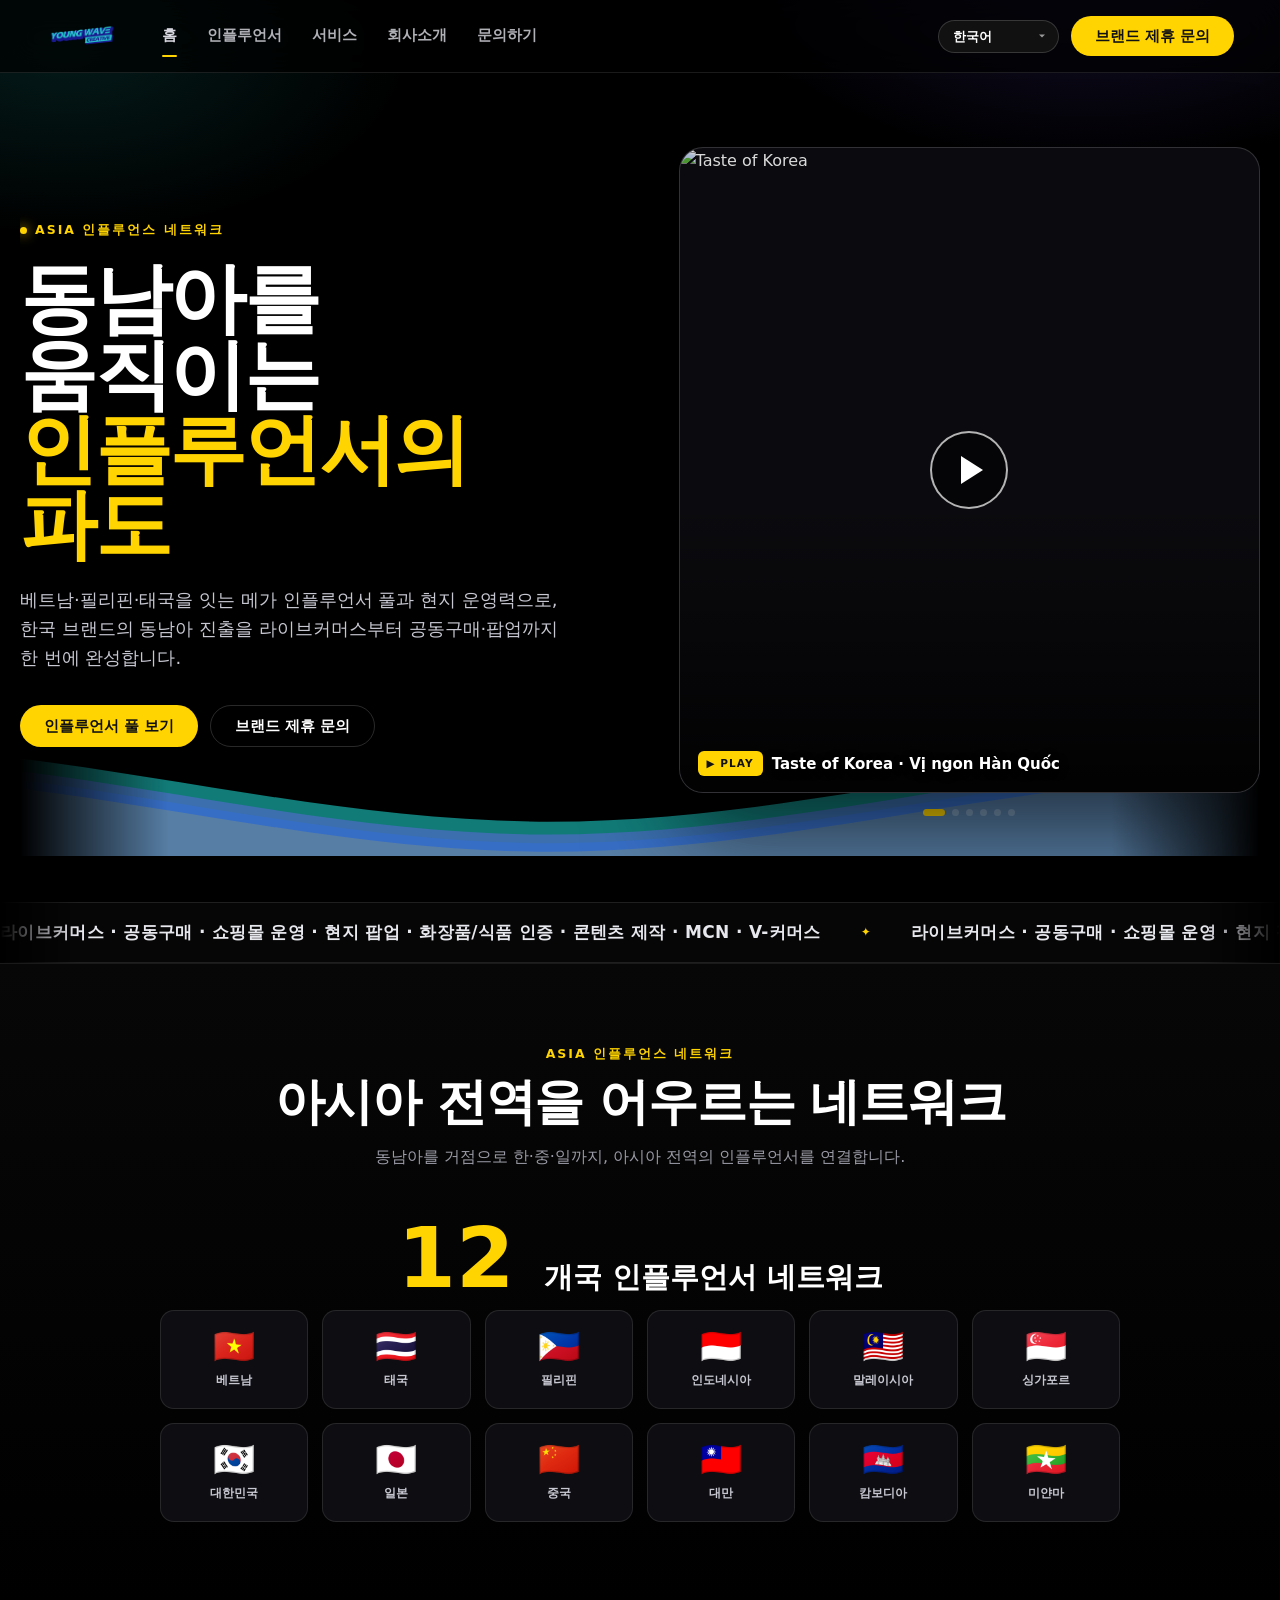
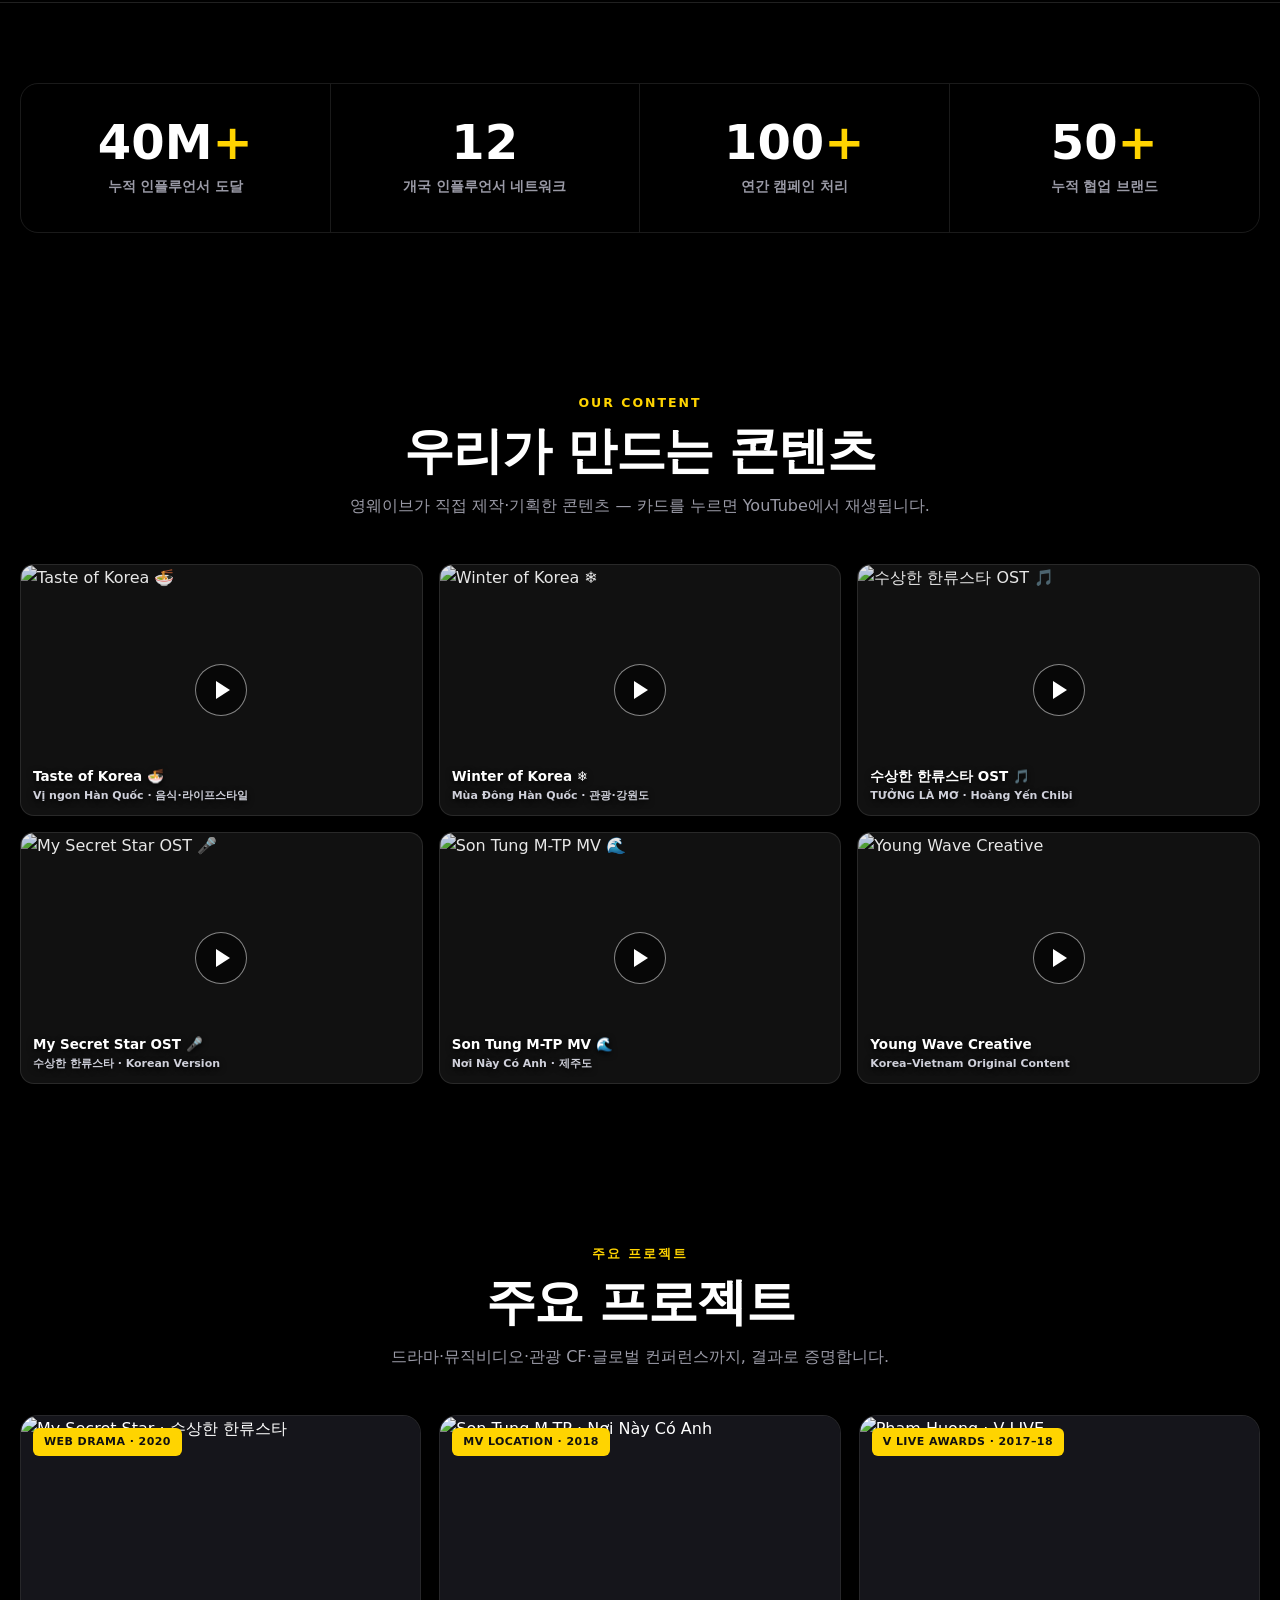
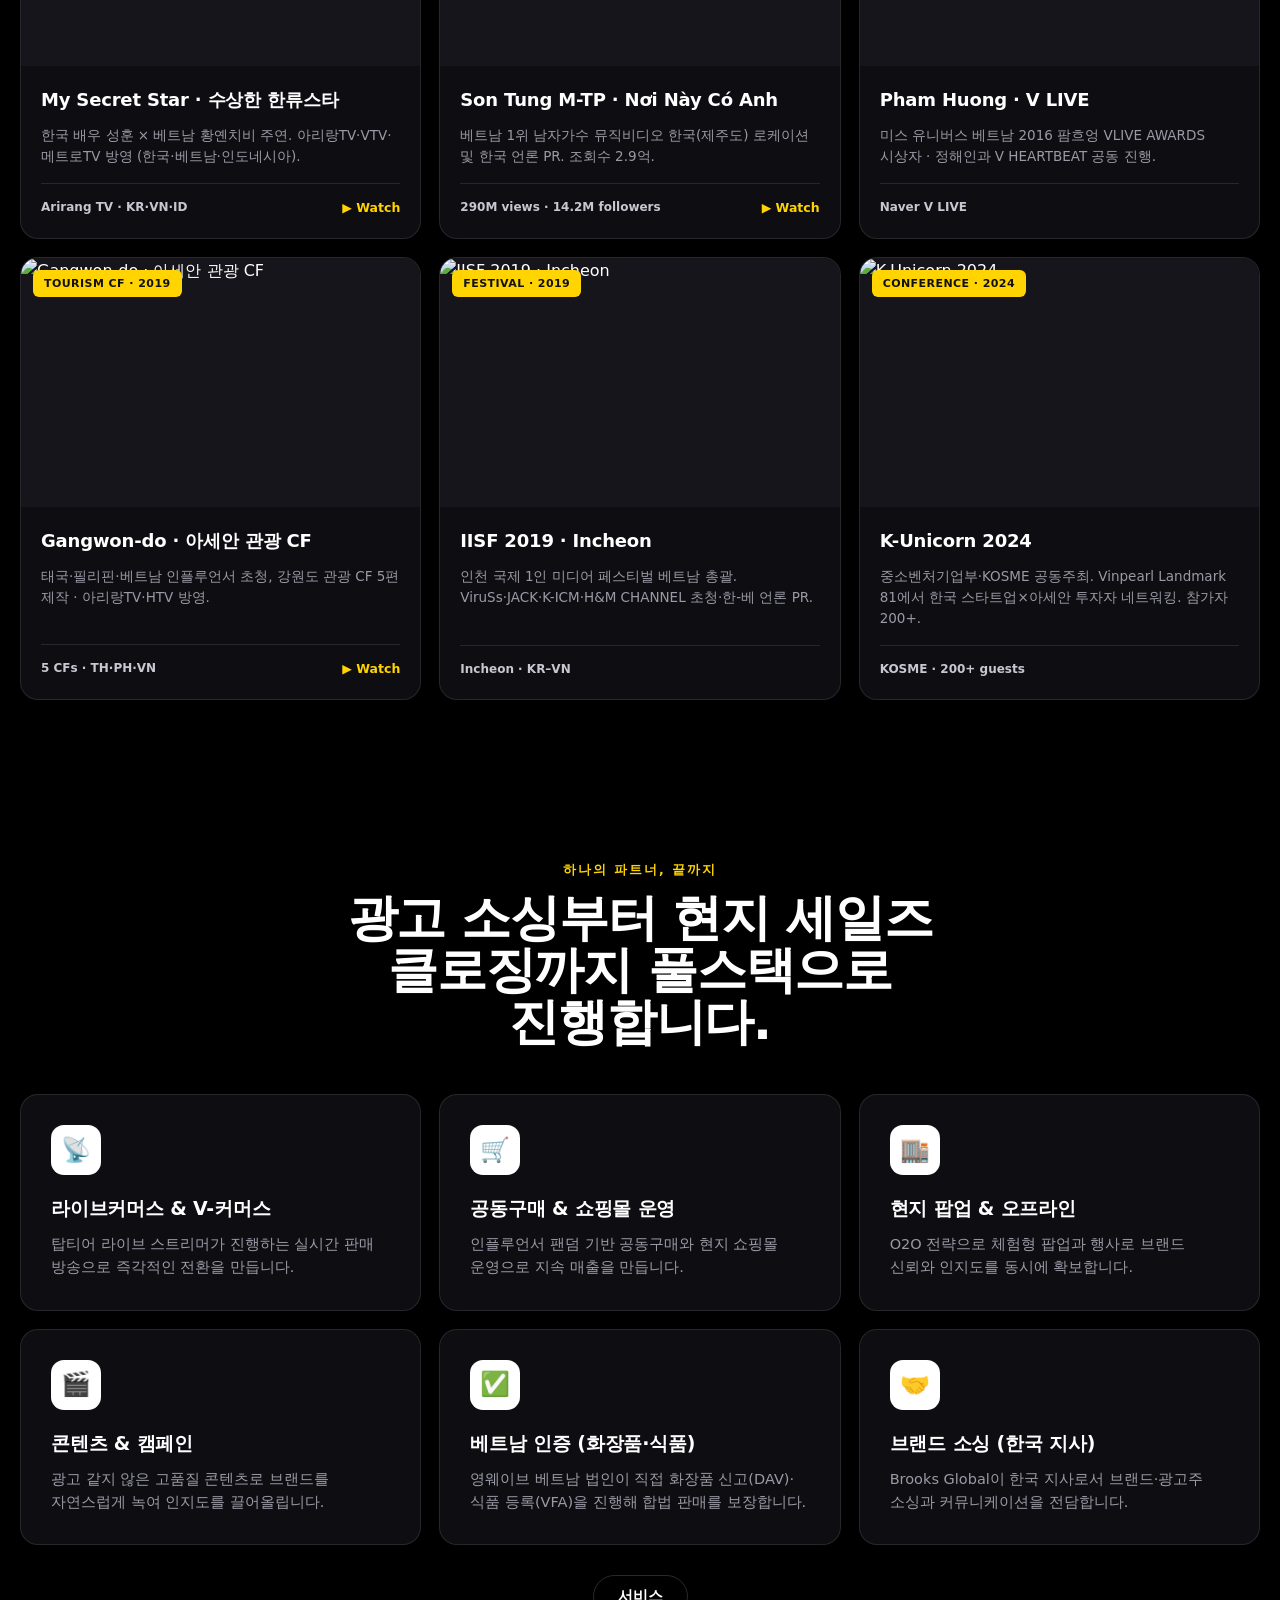
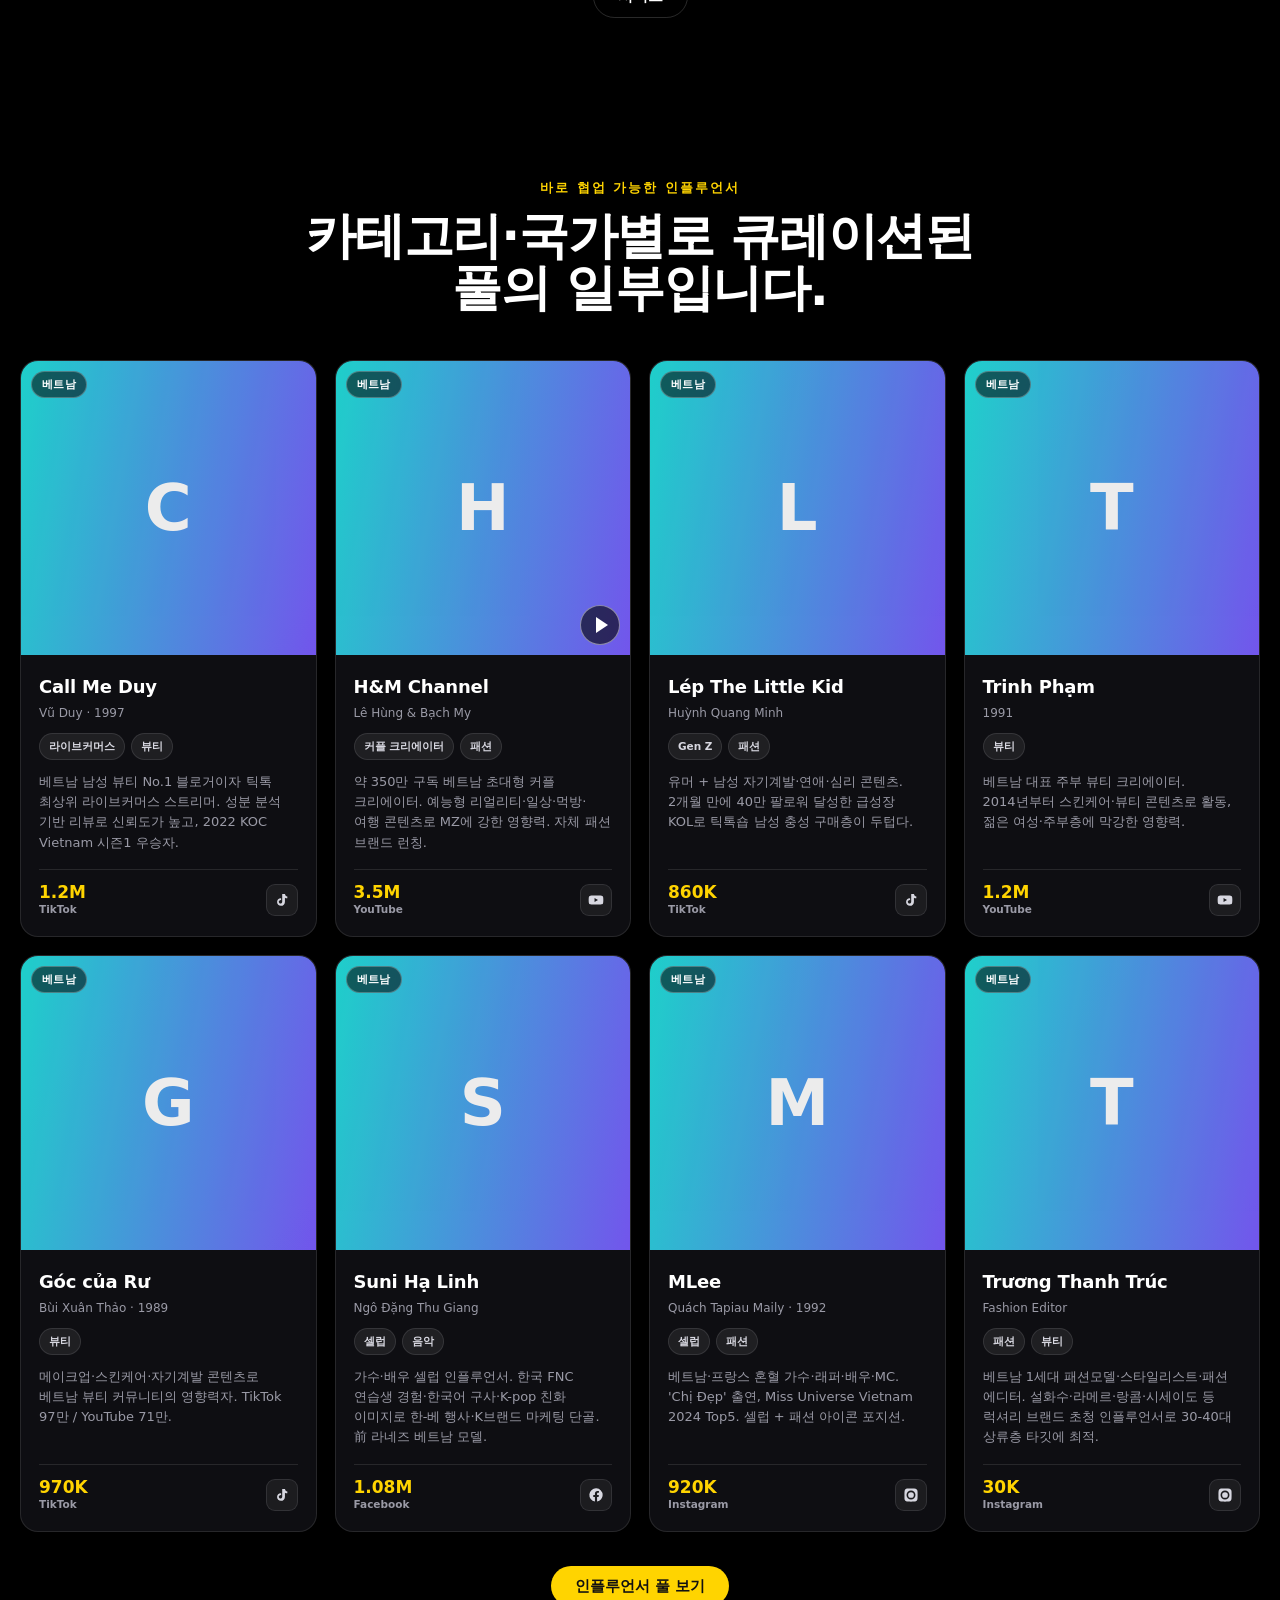
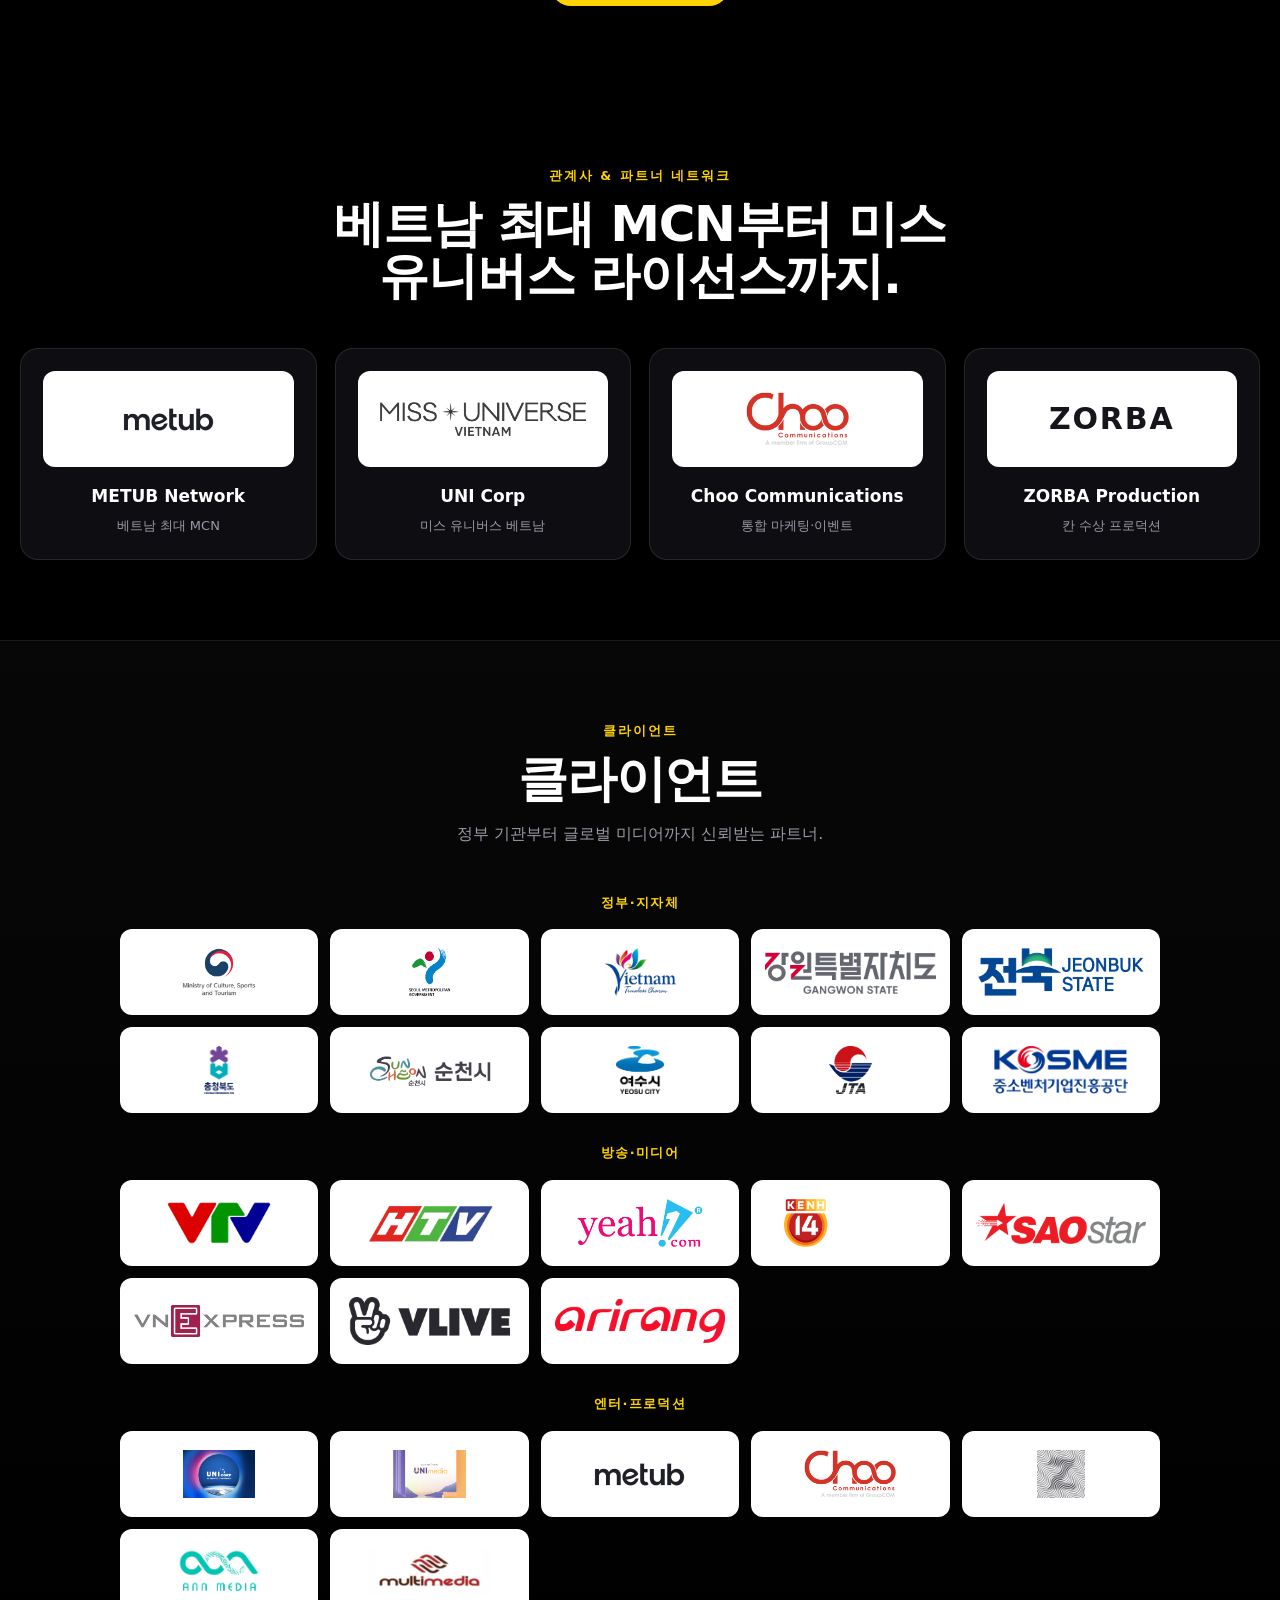
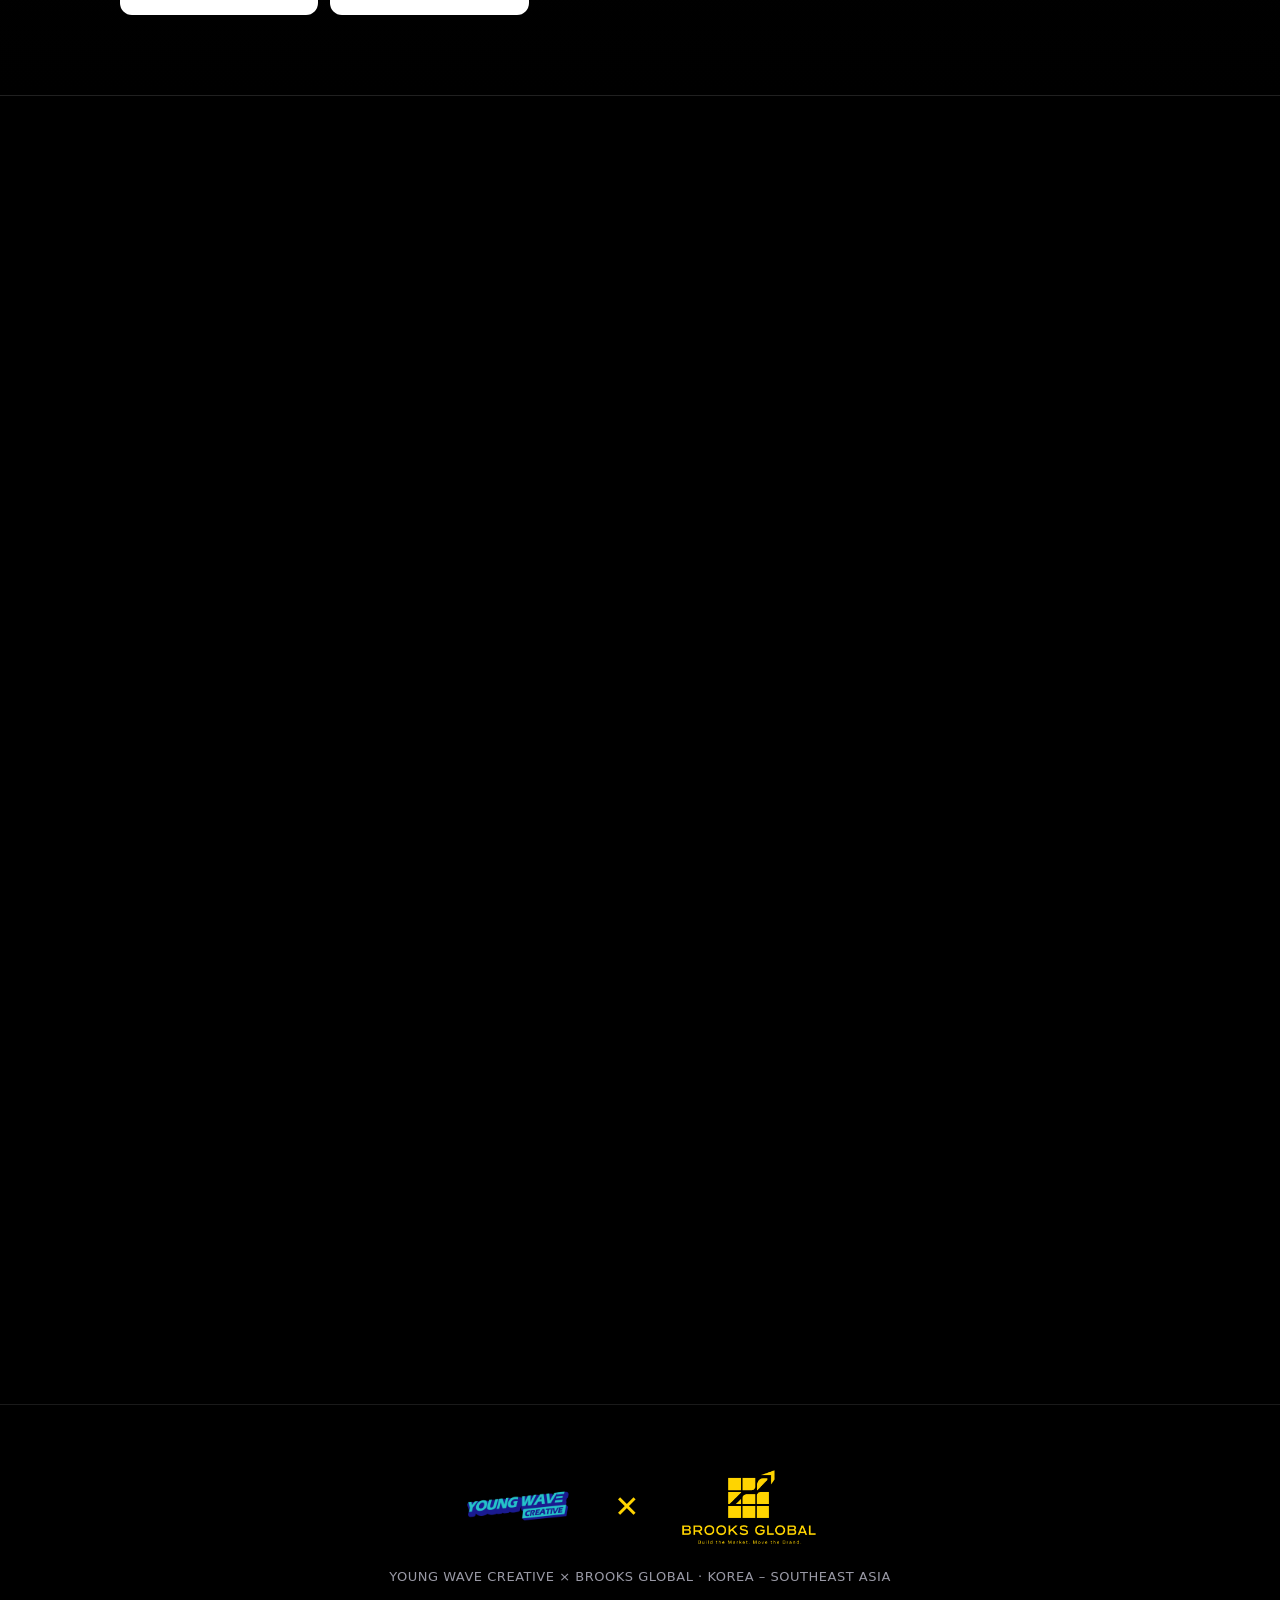
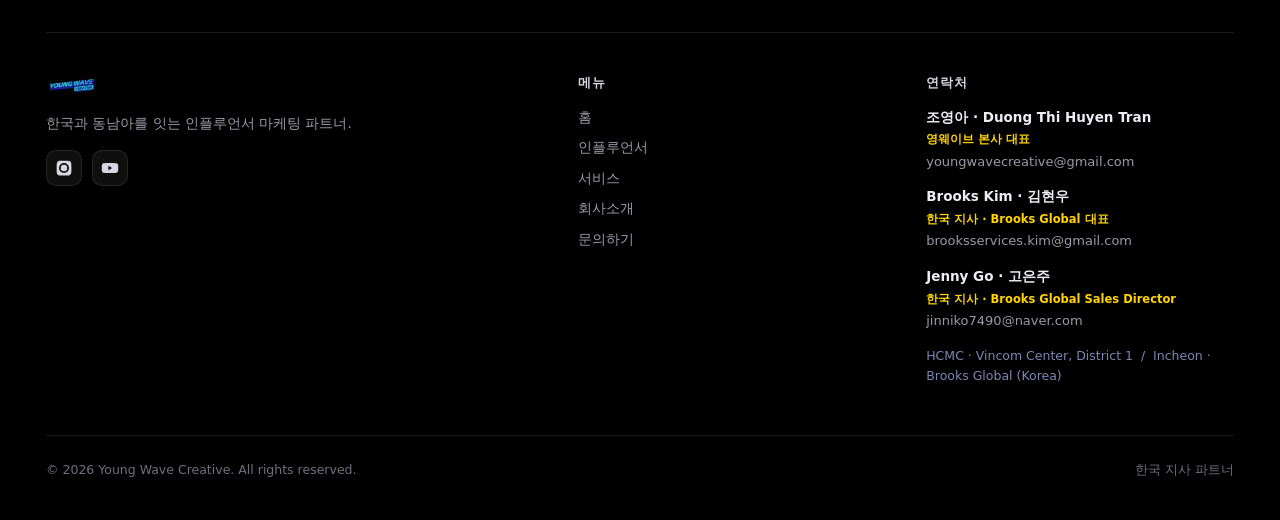
==== index.html @ 53223c8b "Add files via upload" ====
<!DOCTYPE html>
<html lang="ko">
<head>
<meta charset="UTF-8">
<meta name="viewport" content="width=device-width,initial-scale=1">
<title>Young Wave Creative — Asia's Influence Network</title>
<meta name="description" content="베트남·필리핀·태국을 비롯한 아시아 전역 인플루언서 풀로 한국 브랜드의 동남아 진출을 라이브커머스부터 공동구매·팝업까지.">
<link rel="icon" href="assets/youngwave-logo.png">
<link rel="stylesheet" href="https://cdn.jsdelivr.net/gh/orioncactus/pretendard@v1.3.9/dist/web/static/pretendard.css">
<link rel="stylesheet" href="css/style.css">
</head>
<body data-page="home">
<div class="bg-aura"></div>
<header class="nav"></header>

<!-- HERO -->
<section class="hero wrap">
  <div class="hero-grid">
    <div>
      <span class="eyebrow"><span class="dot"></span><span data-i18n="hero.kicker"></span></span>
      <h1 class="display"><span data-i18n="hero.title1"></span> <em data-i18n="hero.title2"></em></h1>
      <p class="lead" data-i18n="hero.lead"></p>
      <div class="hero-cta">
        <a class="btn btn-y" href="influencers.html" data-i18n="cta.explore"></a>
        <a class="btn btn-ghost" href="contact.html" data-i18n="cta.brand"></a>
      </div>
    </div>
    <div>
      <div class="hero-video" id="heroVideo"></div>
      <div class="hero-dots" id="heroDots"></div>
    </div>
  </div>
  <!-- WAVE ANIMATION -->
  <div class="ocean" aria-hidden="true">
    <svg class="waves" xmlns="http://www.w3.org/2000/svg" viewBox="0 24 150 28" preserveAspectRatio="none" shape-rendering="auto">
      <defs><path id="ywave" d="M-160 44c30 0 58-18 88-18s58 18 88 18 58-18 88-18 58 18 88 18 v44h-352z"/></defs>
      <g class="wparallax">
        <use href="#ywave" x="48" y="0" fill="rgba(31,224,218,0.55)"/>
        <use href="#ywave" x="48" y="3" fill="rgba(123,92,255,0.40)"/>
        <use href="#ywave" x="48" y="5" fill="rgba(46,107,255,0.28)"/>
        <use href="#ywave" x="48" y="7" fill="rgba(255,212,0,0.16)"/>
      </g>
    </svg>
  </div>
</section>

<!-- TICKER -->
<div class="ticker"><div class="ticker-track">
  <span data-i18n="marquee"></span><span data-i18n="marquee"></span>
</div></div>

<!-- NETWORK -->
<section class="sec netwrap"><div class="wrap">
  <div class="sec-head reveal"><div class="kicker" data-i18n="hero.kicker"></div>
    <h2 data-i18n="net.title"></h2><p data-i18n="net.sub"></p></div>
  <div class="net-num reveal">12 <span style="font-size:.34em;color:#fff;font-weight:700" data-i18n="net.count"></span></div>
  <div class="flag-grid" id="flagGrid"></div>
</div></section>

<!-- STATS -->
<section class="sec wrap">
  <div class="stats">
    <div class="stat reveal"><div class="num">40M<em>+</em></div><div class="lbl" data-i18n="stat.reach"></div></div>
    <div class="stat reveal"><div class="num">12</div><div class="lbl" data-i18n="net.count"></div></div>
    <div class="stat reveal"><div class="num">100<em>+</em></div><div class="lbl" data-i18n="stat.deals"></div></div>
    <div class="stat reveal"><div class="num">50<em>+</em></div><div class="lbl" data-i18n="stat.brands"></div></div>
  </div>
</section>

<!-- OUR CONTENT -->
<section class="sec wrap">
  <div class="sec-head reveal"><div class="kicker">OUR CONTENT</div>
    <h2 data-i18n="content.title"></h2><p data-i18n="content.sub"></p></div>
  <div class="reel" id="reelGrid"></div>
</section>

<!-- KEY PROJECTS -->
<section class="sec wrap">
  <div class="sec-head reveal"><div class="kicker" data-i18n="proj.title"></div>
    <h2 data-i18n="proj.title"></h2><p data-i18n="proj.sub"></p></div>
  <div class="proj-grid" id="projGrid"></div>
</section>

<!-- CAPABILITIES -->
<section class="sec wrap">
  <div class="sec-head reveal"><div class="kicker" data-i18n="home.svc.title"></div>
    <h2 data-i18n="home.svc.sub"></h2></div>
  <div class="grid-3">
    <div class="card reveal"><div class="ico">📡</div><h3 data-i18n="svc.a.t"></h3><p data-i18n="svc.a.d"></p></div>
    <div class="card reveal"><div class="ico">🛒</div><h3 data-i18n="svc.b.t"></h3><p data-i18n="svc.b.d"></p></div>
    <div class="card reveal"><div class="ico">🏬</div><h3 data-i18n="svc.c.t"></h3><p data-i18n="svc.c.d"></p></div>
    <div class="card reveal"><div class="ico">🎬</div><h3 data-i18n="svc.d.t"></h3><p data-i18n="svc.d.d"></p></div>
    <div class="card reveal"><div class="ico">✅</div><h3 data-i18n="svc.e.t"></h3><p data-i18n="svc.e.d"></p></div>
    <div class="card reveal"><div class="ico">🤝</div><h3 data-i18n="svc.f.t"></h3><p data-i18n="svc.f.d"></p></div>
  </div>
  <div class="center" style="margin-top:30px"><a class="btn btn-ghost" href="services.html" data-i18n="nav.services"></a></div>
</section>

<!-- INFLUENCERS -->
<section class="sec wrap">
  <div class="sec-head reveal"><div class="kicker" data-i18n="home.infl.title"></div>
    <h2 data-i18n="home.infl.sub"></h2></div>
  <div class="infl-grid" id="inflGrid" data-limit="8"></div>
  <div class="center" style="margin-top:34px"><a class="btn btn-y" href="influencers.html" data-i18n="cta.explore"></a></div>
</section>

<!-- PARTNERS -->
<section class="sec wrap">
  <div class="sec-head reveal"><div class="kicker" data-i18n="home.partner.title"></div>
    <h2 data-i18n="home.partner.sub"></h2></div>
  <div class="partner-grid">
    <div class="partner-card reveal">
      <div class="plogo"><img src="assets/partners/metub.png" alt="METUB Network"></div>
      <h3>METUB Network</h3><p data-i18n="partners.metub"></p>
    </div>
    <div class="partner-card reveal">
      <div class="plogo"><img src="assets/partners/uni.png" alt="UNI Corp · Miss Universe Vietnam"></div>
      <h3>UNI Corp</h3><p data-i18n="partners.uni"></p>
    </div>
    <div class="partner-card reveal">
      <div class="plogo"><img src="assets/partners/choo.png" alt="Choo Communications"></div>
      <h3>Choo Communications</h3><p data-i18n="partners.choo"></p>
    </div>
    <div class="partner-card reveal">
      <div class="plogo plogo-text">ZORBA</div>
      <h3>ZORBA Production</h3><p data-i18n="partners.zorba"></p>
    </div>
  </div>
</section>

<!-- CLIENTS -->
<section class="sec netwrap"><div class="wrap">
  <div class="sec-head reveal"><div class="kicker" data-i18n="clients.title"></div>
    <h2 data-i18n="clients.title"></h2><p data-i18n="clients.sub"></p></div>
  <div class="cl-wrap" id="clientsBox"></div>
</div></section>

<!-- WHY YOUNG WAVE -->
<section class="sec wrap">
  <div class="sec-head reveal"><div class="kicker" data-i18n="why.title"></div>
    <h2 data-i18n="why.title"></h2><p data-i18n="why.sub"></p></div>
  <div class="why-grid" id="whyGrid"></div>
</section>

<!-- CTA -->
<section class="sec">
  <div class="cta-band reveal">
    <h2 data-i18n="cta.title"></h2><p data-i18n="cta.sub"></p>
    <a class="btn" href="contact.html" data-i18n="cta.btn"></a>
  </div>
</section>

<footer></footer>
<script src="js/data.js"></script>
<script src="js/media.js"></script>
<script src="js/app.js"></script>
</body></html>
---- css/style.css ----
/* =========================================================
   YOUNG WAVE CREATIVE — Black theme (Gushcloud-inspired)
   Brand: cyan #20C8C8 / indigo #101090 / signature yellow #FFD400
   ========================================================= */
:root{
  --bg:#000000;
  --bg-2:#0A0A0C;
  --panel:#0E0E12;
  --panel-2:#15151B;
  --line:rgba(255,255,255,.10);
  --line-2:rgba(255,255,255,.16);
  --text:#FFFFFF;
  --muted:#9A9AA6;
  --muted-2:#C7C7D2;
  --yellow:#FFD400;
  --cyan:#20E0DA;
  --violet:#7B5CFF;
  --grad:linear-gradient(100deg,var(--cyan),var(--violet));
  --grad-y:linear-gradient(100deg,#FFE45C,var(--yellow));
  --radius:18px;
  --maxw:1240px;
  --font:"Pretendard","Inter","Noto Sans KR","Noto Sans","Noto Sans Thai","Noto Sans SC",system-ui,-apple-system,sans-serif;
}
*{box-sizing:border-box;margin:0;padding:0}
html{scroll-behavior:smooth}
body{font-family:var(--font);background:var(--bg);color:var(--text);line-height:1.6;-webkit-font-smoothing:antialiased;overflow-x:hidden}
:lang(ko){word-break:keep-all;overflow-wrap:break-word}
a{color:inherit;text-decoration:none}
img{max-width:100%;display:block}
.wrap{max-width:var(--maxw);margin:0 auto;padding:0 26px}
section{position:relative}
.center{text-align:center}

/* glow accents */
.bg-aura{position:fixed;inset:0;z-index:-1;pointer-events:none;background:
  radial-gradient(50% 40% at 85% -5%,rgba(123,92,255,.18),transparent 60%),
  radial-gradient(45% 35% at 5% 5%,rgba(32,224,218,.12),transparent 60%);}

/* ---------- Header ---------- */
header.nav{position:sticky;top:0;z-index:80;backdrop-filter:blur(16px);background:rgba(0,0,0,.7);border-bottom:1px solid var(--line)}
.nav-inner{display:flex;align-items:center;gap:18px;height:72px}
.brand{display:flex;align-items:center;flex:0 0 auto}
.brand img{height:36px;width:auto}
.nav-links{display:flex;gap:30px;margin-left:26px;flex:1}
.nav-links a{font-size:14.5px;font-weight:600;color:#D7D7E0;opacity:.82;position:relative;padding:6px 0;transition:.2s}
.nav-links a:hover,.nav-links a.active{opacity:1}
.nav-links a.active::after{content:"";position:absolute;left:0;bottom:-3px;height:2px;width:100%;background:var(--yellow);border-radius:2px}
.nav-right{display:flex;align-items:center;gap:12px}
.lang-select{appearance:none;background:#111;color:#fff;border:1px solid var(--line-2);border-radius:999px;padding:8px 30px 8px 14px;font-size:13px;font-weight:600;cursor:pointer;font-family:inherit;
  background-image:url("data:image/svg+xml,%3Csvg xmlns='http://www.w3.org/2000/svg' width='12' height='12' fill='%23999' viewBox='0 0 16 16'%3E%3Cpath d='M4 6l4 4 4-4'/%3E%3C/svg%3E");background-repeat:no-repeat;background-position:right 10px center}
.btn{display:inline-flex;align-items:center;gap:8px;border:none;cursor:pointer;font-weight:800;font-size:14.5px;padding:13px 24px;border-radius:999px;transition:.22s;font-family:inherit;line-height:1}
.btn-y{background:var(--yellow);color:#111}
.btn-y:hover{transform:translateY(-2px);box-shadow:0 12px 30px rgba(255,212,0,.3)}
.btn-w{background:#fff;color:#111}
.btn-w:hover{transform:translateY(-2px)}
.btn-ghost{background:transparent;color:#fff;border:1px solid var(--line-2)}
.btn-ghost:hover{background:rgba(255,255,255,.08);border-color:#fff}
.nav-toggle{display:none;background:none;border:none;color:#fff;font-size:26px;cursor:pointer}

/* ---------- Hero ---------- */
.hero{padding:74px 0 40px;position:relative;overflow:hidden}
/* ocean wave animation */
.ocean{position:absolute;left:0;right:0;bottom:0;width:100%;height:120px;z-index:0;pointer-events:none;
  -webkit-mask-image:linear-gradient(90deg,transparent,#000 12%,#000 88%,transparent);mask-image:linear-gradient(90deg,transparent,#000 12%,#000 88%,transparent)}
.ocean .waves{width:100%;height:100%}
.ocean .wparallax>use{animation:wmove 26s cubic-bezier(.55,.5,.45,.5) infinite}
.ocean .wparallax>use:nth-child(1){animation-delay:-2s;animation-duration:11s}
.ocean .wparallax>use:nth-child(2){animation-delay:-3s;animation-duration:15s}
.ocean .wparallax>use:nth-child(3){animation-delay:-4s;animation-duration:20s}
.ocean .wparallax>use:nth-child(4){animation-delay:-5s;animation-duration:26s}
@keyframes wmove{0%{transform:translate3d(-90px,0,0)}100%{transform:translate3d(85px,0,0)}}
.hero .wrap,.hero-grid{position:relative;z-index:1}
.hero-grid{display:grid;grid-template-columns:1.05fr 1fr;gap:48px;align-items:center}
.eyebrow{display:inline-flex;align-items:center;gap:8px;font-size:12.5px;font-weight:800;letter-spacing:.16em;text-transform:uppercase;color:var(--yellow)}
.eyebrow .dot{width:7px;height:7px;border-radius:50%;background:var(--yellow);box-shadow:0 0 12px var(--yellow)}
h1.display{font-size:clamp(40px,6vw,78px);line-height:.98;font-weight:900;letter-spacing:-.03em;margin-top:20px}
h1.display em{font-style:normal;color:var(--yellow)}
h1.display .g{background:var(--grad);-webkit-background-clip:text;background-clip:text;color:transparent}
.hero p.lead{margin-top:24px;font-size:clamp(15px,1.6vw,18px);color:var(--muted-2);max-width:560px}
.hero-cta{display:flex;gap:12px;flex-wrap:wrap;margin-top:32px}
/* hero video */
.hero-video{position:relative;border-radius:24px;overflow:hidden;border:1px solid var(--line-2);aspect-ratio:9/10;background:#0b0b0f;box-shadow:0 40px 90px rgba(0,0,0,.6)}
.hero-video .vthumb{position:absolute;inset:0;width:100%;height:100%;object-fit:cover;z-index:0;opacity:.85}
.hero-video iframe{position:absolute;inset:0;width:100%;height:100%;border:0;z-index:1}
.hero-video .vmask{position:absolute;inset:0;background:linear-gradient(180deg,transparent 55%,rgba(0,0,0,.85));z-index:2;pointer-events:none}
.hero-video .vplay{position:absolute;left:50%;top:50%;transform:translate(-50%,-50%);z-index:3;width:78px;height:78px;border-radius:50%;background:rgba(0,0,0,.5);border:2px solid rgba(255,255,255,.7);cursor:pointer;transition:.22s;display:grid;place-items:center}
.hero-video .vplay::after{content:"";border-left:22px solid #fff;border-top:14px solid transparent;border-bottom:14px solid transparent;margin-left:5px}
.hero-video .vplay:hover{background:var(--yellow);border-color:var(--yellow);transform:translate(-50%,-50%) scale(1.08)}
.hero-video .vplay:hover::after{border-left-color:#111}
.hero-video .vthumb{cursor:pointer}
.hero-video .vtag{position:absolute;left:18px;bottom:16px;z-index:3;display:flex;align-items:center;gap:9px}
.hero-video .vtag .live{font-size:10.5px;font-weight:900;letter-spacing:.1em;color:#111;background:var(--yellow);padding:4px 9px;border-radius:6px}
.hero-video .vtag .who{font-weight:800;font-size:15px;text-shadow:0 2px 8px #000}
.hero-dots{display:flex;gap:7px;justify-content:center;margin-top:16px}
.hero-dots span{width:7px;height:7px;border-radius:50%;background:rgba(255,255,255,.22);cursor:pointer;transition:.2s}
.hero-dots span.on{background:var(--yellow);width:22px;border-radius:4px}

/* ---------- Ticker ---------- */
.ticker{overflow:hidden;border-top:1px solid var(--line);border-bottom:1px solid var(--line);padding:16px 0;margin-top:46px;background:#060606;
  -webkit-mask-image:linear-gradient(90deg,transparent,#000 6%,#000 94%,transparent);mask-image:linear-gradient(90deg,transparent,#000 6%,#000 94%,transparent)}
.ticker-track{display:flex;gap:40px;width:max-content;animation:scroll 36s linear infinite}
.ticker-track span{font-weight:800;font-size:17px;color:#E7E7EE;white-space:nowrap;display:flex;align-items:center;gap:40px;text-transform:uppercase;letter-spacing:.02em}
.ticker-track span::after{content:"✦";color:var(--yellow);font-size:12px}
@keyframes scroll{to{transform:translateX(-50%)}}

/* ---------- Sections ---------- */
.sec{padding:80px 0}
.sec-head{max-width:760px;margin:0 auto 46px}
.sec-head.left{margin-left:0;text-align:left}
.sec-head{text-align:center}
.kicker{font-size:12.5px;font-weight:800;letter-spacing:.16em;text-transform:uppercase;color:var(--yellow)}
.sec-head h2{font-size:clamp(28px,4.2vw,50px);font-weight:900;letter-spacing:-.025em;margin-top:12px;line-height:1.04}
.sec-head p{margin-top:16px;color:var(--muted);font-size:16px}

/* ---------- Flag network ---------- */
.netwrap{background:linear-gradient(180deg,#070707,#000);border-top:1px solid var(--line);border-bottom:1px solid var(--line)}
.flag-grid{display:grid;grid-template-columns:repeat(6,1fr);gap:14px;max-width:960px;margin:10px auto 0}
.flag{display:flex;flex-direction:column;align-items:center;gap:8px;padding:18px 8px;border:1px solid var(--line);border-radius:14px;background:var(--panel);transition:.25s}
.flag:hover{border-color:var(--yellow);transform:translateY(-4px);background:var(--panel-2)}
.flag .emo{font-size:34px;line-height:1}
.flag .nm{font-size:12px;color:var(--muted-2);font-weight:600;text-align:center}
.net-num{font-size:clamp(40px,7vw,84px);font-weight:900;color:var(--yellow);line-height:1;text-align:center}

/* ---------- Stats ---------- */
.stats{display:grid;grid-template-columns:repeat(4,1fr);gap:0;border:1px solid var(--line);border-radius:var(--radius);overflow:hidden}
.stat{padding:34px 22px;text-align:center;border-right:1px solid var(--line)}
.stat:last-child{border-right:none}
.stat .num{font-size:clamp(30px,4vw,48px);font-weight:900;color:#fff;line-height:1}
.stat .num em{font-style:normal;color:var(--yellow)}
.stat .lbl{margin-top:10px;color:var(--muted);font-size:13.5px;font-weight:600}

/* ---------- Capability / service cards ---------- */
.grid-3{display:grid;grid-template-columns:repeat(3,1fr);gap:18px}
.grid-2{display:grid;grid-template-columns:repeat(2,1fr);gap:18px}
.card{background:var(--panel);border:1px solid var(--line);border-radius:var(--radius);padding:30px;transition:.28s}
.card:hover{border-color:var(--line-2);transform:translateY(-5px);background:var(--panel-2)}
.card .ico{width:50px;height:50px;border-radius:13px;display:grid;place-items:center;font-size:24px;background:#fff;color:#111;margin-bottom:18px}
.card h3{font-size:19px;font-weight:800;letter-spacing:-.01em}
.card p{margin-top:10px;color:var(--muted);font-size:14.5px}
.card ul{margin-top:14px;list-style:none;display:flex;flex-direction:column;gap:7px}
.card ul li{font-size:13.5px;color:var(--muted-2);padding-left:18px;position:relative}
.card ul li::before{content:"›";position:absolute;left:0;color:var(--yellow);font-weight:900}

/* ---------- Reel (hero-row of videos) ---------- */
.reel{display:grid;grid-template-columns:repeat(3,1fr);gap:16px}
.reel-item{position:relative;border-radius:14px;overflow:hidden;border:1px solid var(--line);aspect-ratio:16/10;cursor:pointer;background:#111}
.reel-item img{width:100%;height:100%;object-fit:cover;transition:.4s;opacity:.9}
.reel-item:hover img{transform:scale(1.06);opacity:1}
.reel-item .play{position:absolute;inset:0;display:grid;place-items:center;z-index:2}
.reel-item .play b{width:52px;height:52px;border-radius:50%;background:rgba(0,0,0,.55);border:1px solid rgba(255,255,255,.5);display:grid;place-items:center}
.reel-item .play b::after{content:"";border-left:14px solid #fff;border-top:9px solid transparent;border-bottom:9px solid transparent;margin-left:3px}
.reel-item .cap{position:absolute;left:12px;bottom:10px;z-index:2;font-weight:800;font-size:13.5px;text-shadow:0 2px 6px #000}
.reel-item iframe{position:absolute;inset:0;width:100%;height:100%;border:0;z-index:3}

/* ---------- Influencer cards (Gushcloud style) ---------- */
.toolbar{display:flex;flex-wrap:wrap;gap:9px;justify-content:center;margin-bottom:14px}
.chip{font-family:inherit;font-size:13px;font-weight:700;color:#D2D2DC;background:var(--panel);border:1px solid var(--line);border-radius:999px;padding:9px 16px;cursor:pointer;transition:.2s}
.chip:hover{border-color:var(--line-2);color:#fff}
.chip.active{background:var(--yellow);color:#111;border-color:transparent}

.infl-grid{display:grid;grid-template-columns:repeat(4,1fr);gap:18px}
.infl{background:var(--panel);border:1px solid var(--line);border-radius:var(--radius);overflow:hidden;display:flex;flex-direction:column;transition:.28s}
.infl:hover{transform:translateY(-6px);border-color:var(--line-2);box-shadow:0 26px 60px rgba(0,0,0,.5)}
.infl-photo{position:relative;aspect-ratio:1/1;overflow:hidden;background:linear-gradient(135deg,#16161c,#0c0c10)}
.infl-photo img{width:100%;height:100%;object-fit:cover;transition:.4s}
.infl:hover .infl-photo img{transform:scale(1.05)}
.infl-photo .mono{position:absolute;inset:0;display:grid;place-items:center;font-size:64px;font-weight:900;color:#fff;background:var(--grad);opacity:.92}
.infl-photo .flag-badge{position:absolute;top:10px;left:10px;z-index:3;font-size:11px;font-weight:800;letter-spacing:.04em;text-transform:uppercase;color:#fff;background:rgba(0,0,0,.55);border:1px solid rgba(255,255,255,.25);padding:4px 10px;border-radius:999px;backdrop-filter:blur(6px)}
.infl-photo .vbtn{position:absolute;right:10px;bottom:10px;z-index:3;width:40px;height:40px;border-radius:50%;background:rgba(0,0,0,.6);border:1px solid rgba(255,255,255,.45);display:grid;place-items:center;cursor:pointer;transition:.2s}
.infl-photo .vbtn:hover{background:var(--yellow);border-color:var(--yellow)}
.infl-photo .vbtn::after{content:"";border-left:12px solid #fff;border-top:8px solid transparent;border-bottom:8px solid transparent;margin-left:3px}
.infl-photo .vbtn:hover::after{border-left-color:#111}
.infl-photo iframe{position:absolute;inset:0;width:100%;height:100%;border:0;z-index:5}
.infl-body{padding:18px 18px 20px;display:flex;flex-direction:column;flex:1}
.infl-body h3{font-size:18px;font-weight:900;letter-spacing:-.01em}
.infl-real{font-size:12px;color:var(--muted);margin-top:2px}
.cat-row{display:flex;flex-wrap:wrap;gap:6px;margin-top:10px}
.cat-tag{font-size:10.5px;font-weight:700;color:#D7D7E0;background:rgba(255,255,255,.07);border:1px solid var(--line);padding:4px 9px;border-radius:999px}
.infl-body p{margin-top:12px;font-size:13px;color:var(--muted);flex:1;line-height:1.55}
.infl-foot{display:flex;align-items:center;justify-content:space-between;margin-top:16px;padding-top:14px;border-top:1px solid var(--line)}
.followers{font-weight:900;font-size:17px;color:var(--yellow);line-height:1}
.followers small{display:block;font-size:10.5px;font-weight:600;color:var(--muted);margin-top:3px}
.plat{display:flex;gap:7px}
.plat a{width:32px;height:32px;border-radius:9px;display:grid;place-items:center;background:rgba(255,255,255,.06);border:1px solid var(--line);color:#D7D7E0;transition:.2s}
.plat a:hover{background:#fff;color:#111;transform:translateY(-2px)}
.plat svg{width:16px;height:16px;fill:currentColor}
#inflCount{color:var(--muted);font-weight:700;text-align:center;margin:6px 0 26px}

/* ---------- Logos / partners ---------- */
.logo-row{display:flex;flex-wrap:wrap;gap:12px;justify-content:center}
.logo-pill{background:var(--panel);border:1px solid var(--line);border-radius:13px;padding:16px 24px;font-weight:800;color:#E7E7EE;font-size:15px;transition:.25s;text-align:center}
.logo-pill:hover{border-color:var(--yellow);transform:translateY(-3px)}
.logo-pill span{display:block;font-size:11px;font-weight:600;color:var(--muted);margin-top:3px}

/* ---------- Partners (logo + name) ---------- */
.partner-grid{display:grid;grid-template-columns:repeat(4,1fr);gap:18px}
.partner-card{background:var(--panel);border:1px solid var(--line);border-radius:var(--radius);padding:22px;text-align:center;transition:.28s}
.partner-card:hover{transform:translateY(-5px);border-color:var(--line-2);background:var(--panel-2)}
.plogo{background:#fff;border-radius:12px;height:96px;display:flex;align-items:center;justify-content:center;padding:18px 22px;margin-bottom:16px}
.plogo img{max-height:54px;max-width:100%;width:auto;object-fit:contain}
.plogo-text{font-weight:900;font-size:30px;letter-spacing:.06em;color:#15151b}
.partner-card h3{font-size:17px;font-weight:800}
.partner-card p{margin-top:6px;color:var(--muted);font-size:13px}

/* ---------- Team ---------- */
.team-grid{display:flex;gap:18px;justify-content:center;flex-wrap:wrap}
.team-card{background:var(--panel);border:1px solid var(--line);border-radius:var(--radius);padding:30px 36px;text-align:center;min-width:240px;transition:.25s}
.team-card:hover{border-color:var(--yellow);transform:translateY(-4px)}
.team-card .av{width:74px;height:74px;border-radius:50%;margin:0 auto 16px;display:grid;place-items:center;background:#fff;border:2px solid var(--yellow)}
.team-card .av img{width:46px;height:46px;object-fit:contain}
.team-card h4{font-size:18px;font-weight:900}
.team-card .r{margin-top:6px;color:var(--yellow);font-weight:700;font-size:13.5px;letter-spacing:.02em}

/* ---------- Business info ---------- */
.biz{display:grid;grid-template-columns:repeat(2,1fr);gap:12px 30px;max-width:820px;margin:30px auto 0;background:var(--panel);border:1px solid var(--line);border-radius:var(--radius);padding:30px 34px}
.biz .row{display:flex;flex-direction:column;gap:3px;padding:8px 0;border-bottom:1px solid var(--line)}
.biz .row .k{font-size:11.5px;font-weight:800;letter-spacing:.08em;text-transform:uppercase;color:var(--yellow)}
.biz .row .v{font-size:14.5px;color:#EAEAF0;font-weight:600}

/* ---------- Timeline ---------- */
.timeline{position:relative;max-width:860px;margin:0 auto;padding-left:30px}
.timeline::before{content:"";position:absolute;left:7px;top:6px;bottom:6px;width:2px;background:var(--yellow);opacity:.5}
.tl-item{position:relative;padding:0 0 32px 28px}
.tl-item::before{content:"";position:absolute;left:-30px;top:5px;width:16px;height:16px;border-radius:50%;background:#000;border:3px solid var(--yellow)}
.tl-item .yr{font-weight:900;color:var(--yellow);font-size:15px}
.tl-item h4{font-size:17px;font-weight:800;margin-top:4px}
.tl-item p{color:var(--muted);font-size:14px;margin-top:4px}

/* ---------- Profile (about CEO) ---------- */
.profile{display:grid;grid-template-columns:1fr 1.4fr;gap:40px;align-items:start}
.badge-wrap{background:var(--panel);border:1px solid var(--line);border-radius:var(--radius);padding:32px}
.badge-wrap h3{font-size:23px;font-weight:900}
.badge-wrap .role{color:var(--yellow);font-weight:700;margin-top:6px;font-size:14px}
.cred-list{list-style:none;margin-top:18px;display:flex;flex-direction:column;gap:12px}
.cred-list li{padding-left:24px;position:relative;color:var(--muted-2);font-size:14px}
.cred-list li::before{content:"★";position:absolute;left:0;color:var(--yellow)}

/* ---------- CTA band ---------- */
.cta-band{margin:0 26px;border-radius:26px;background:var(--yellow);padding:62px 40px;text-align:center;position:relative;overflow:hidden}
.cta-band h2{font-size:clamp(28px,4.4vw,48px);font-weight:900;color:#111;letter-spacing:-.025em;line-height:1.04}
.cta-band p{color:#1b1b1b;opacity:.85;margin-top:14px;font-size:17px;font-weight:600}
.cta-band .btn{margin-top:28px;background:#111;color:#fff}
.cta-band .btn:hover{transform:translateY(-2px)}

/* ---------- Contact form ---------- */
.form-card{background:var(--panel);border:1px solid var(--line);border-radius:var(--radius);padding:34px}
.form-row{display:grid;grid-template-columns:1fr 1fr;gap:14px}
.field{margin-bottom:14px;display:flex;flex-direction:column;gap:7px}
.field label{font-size:12.5px;font-weight:700;color:var(--muted-2)}
.field input,.field select,.field textarea{font-family:inherit;font-size:15px;color:#fff;background:#000;border:1px solid var(--line-2);border-radius:11px;padding:13px 15px;transition:.2s}
.field input:focus,.field select:focus,.field textarea:focus{outline:none;border-color:var(--yellow)}
.field textarea{min-height:120px;resize:vertical}
.field select option{background:#111}
.form-note{font-size:12.5px;color:var(--muted);margin-top:8px;text-align:center}
.contact-aside{display:flex;flex-direction:column;gap:14px}
.contact-aside .ci{background:var(--panel);border:1px solid var(--line);border-radius:14px;padding:22px}
.contact-aside .ci .t{font-size:12px;font-weight:800;letter-spacing:.1em;text-transform:uppercase;color:var(--yellow)}
.contact-aside .ci .v{margin-top:6px;font-size:14.5px;color:#EAEAF0;font-weight:600;line-height:1.55}
.contact-aside .fc{margin-bottom:16px}
.contact-aside .fc:last-child{margin-bottom:0}
.contact-aside .fc-name{display:block;font-size:14px;font-weight:800;color:#EDEDF4}
.contact-aside .fc-role{display:block;font-size:12px;font-weight:600;color:var(--yellow);margin:3px 0 4px}
.contact-aside .fc a{font-size:13.5px;color:#C7C7D2}
.contact-aside .fc a:hover{color:var(--yellow)}

/* ---------- Footer ---------- */
footer{border-top:1px solid var(--line);margin-top:0;padding:60px 0 40px;background:#000}
.foot-lockup{text-align:center;padding:0 0 44px;border-bottom:1px solid var(--line);margin-bottom:40px}
.foot-lockup .lk{display:inline-flex;align-items:center;gap:38px;flex-wrap:wrap;justify-content:center}
.foot-lockup .lk img{width:auto}
.foot-lockup .lk .lk-yw{height:58px}
.foot-lockup .lk .lk-brooks{height:84px}
.foot-lockup .lk .x{color:var(--yellow);font-size:30px;font-weight:300}
.foot-lockup .tagy{margin-top:18px;color:var(--muted);font-size:13px;letter-spacing:.04em}
.foot-grid{display:grid;grid-template-columns:1.6fr 1fr 1fr;gap:40px}
.foot-grid .col-brand img{height:26px;margin-bottom:14px}
.foot-grid p{color:var(--muted);font-size:13.5px;max-width:320px}
.foot-col h5{font-size:12.5px;font-weight:800;letter-spacing:.08em;text-transform:uppercase;color:#D7D7E0;margin-bottom:14px}
.foot-col a{display:block;color:var(--muted);font-size:13.5px;margin-bottom:9px;transition:.2s}
.foot-col a:hover{color:var(--yellow)}
.foot-contact .fc{margin-bottom:14px}
.foot-contact .fc-name{display:block;font-size:13.5px;font-weight:800;color:#EDEDF4}
.foot-contact .fc-role{display:block;font-size:11.5px;font-weight:600;color:var(--yellow);margin:2px 0 3px}
.foot-contact .fc a{margin-bottom:0;font-size:13px}
.foot-contact .fc-addr{margin-top:6px;font-size:12.5px;color:#7e85b3}
.foot-bottom{margin-top:40px;padding-top:24px;border-top:1px solid var(--line);display:flex;justify-content:space-between;flex-wrap:wrap;gap:12px;color:#6f6f7e;font-size:12.5px}

/* ---------- Projects ---------- */
.proj-grid{display:grid;grid-template-columns:repeat(3,1fr);gap:18px}
.proj{background:var(--panel);border:1px solid var(--line);border-radius:var(--radius);overflow:hidden;display:flex;flex-direction:column;transition:.28s}
.proj:hover{transform:translateY(-6px);border-color:var(--line-2);box-shadow:0 26px 60px rgba(0,0,0,.5)}
.proj-img{position:relative;aspect-ratio:16/10;overflow:hidden;background:#15151b}
.proj-img img{width:100%;height:100%;object-fit:cover;transition:.5s}
.proj:hover .proj-img img{transform:scale(1.06)}
.proj-tag{position:absolute;top:12px;left:12px;font-size:11px;font-weight:800;letter-spacing:.04em;text-transform:uppercase;color:#111;background:var(--yellow);padding:5px 11px;border-radius:6px}
.proj-body{padding:20px;display:flex;flex-direction:column;flex:1}
.proj-body h3{font-size:18px;font-weight:900;letter-spacing:-.01em}
.proj-body p{margin-top:10px;font-size:13.5px;color:var(--muted);flex:1;line-height:1.55}
.proj-foot{display:flex;align-items:center;justify-content:space-between;margin-top:16px;padding-top:14px;border-top:1px solid var(--line)}
.proj-meta{font-size:12px;font-weight:700;color:var(--muted-2)}
.proj-link{font-size:12.5px;font-weight:800;color:var(--yellow)}
.proj-link:hover{text-decoration:underline}

/* ---------- Clients (individual logo tiles) ---------- */
.cl-wrap{display:flex;flex-direction:column;gap:30px;max-width:1040px;margin:0 auto}
.cl-group h4{font-size:13px;font-weight:800;letter-spacing:.1em;text-transform:uppercase;color:var(--yellow);margin-bottom:16px;text-align:center}
.cl-logos{display:grid;grid-template-columns:repeat(5,1fr);gap:12px}
.cl-tile{background:#fff;border-radius:12px;height:86px;display:flex;align-items:center;justify-content:center;padding:14px;transition:.22s}
.cl-tile:hover{transform:translateY(-3px);box-shadow:0 12px 28px rgba(0,0,0,.4)}
.cl-tile img{max-height:48px;max-width:100%;width:auto;object-fit:contain}
.cl-tile.noimg{background:var(--panel);border:1px solid var(--line)}
.cl-tile.noimg span{font-weight:800;color:#cfd2e0;font-size:13px;text-align:center;line-height:1.3}

/* ---------- Why ---------- */
.why-grid{display:grid;grid-template-columns:repeat(2,1fr);gap:16px;max-width:980px;margin:0 auto}
.why-item{display:flex;gap:18px;background:var(--panel);border:1px solid var(--line);border-radius:var(--radius);padding:24px 26px;transition:.25s}
.why-item:hover{border-color:var(--yellow);transform:translateY(-4px)}
.why-n{font-size:26px;font-weight:900;color:var(--yellow);line-height:1;opacity:.9}
.why-item h4{font-size:17px;font-weight:800}
.why-item p{margin-top:6px;font-size:14px;color:var(--muted);line-height:1.55}

/* ---------- Footer social ---------- */
.foot-social{display:flex;gap:10px;margin-top:16px}
.foot-social a{width:36px;height:36px;border-radius:10px;display:grid;place-items:center;background:rgba(255,255,255,.06);border:1px solid var(--line);color:#D7D7E0;transition:.2s}
.foot-social a:hover{background:var(--yellow);color:#111;border-color:var(--yellow);transform:translateY(-2px)}
.foot-social svg{width:18px;height:18px;fill:currentColor}

/* ---------- Reveal ---------- */
.reveal{opacity:0;transform:translateY(24px);transition:.7s cubic-bezier(.2,.7,.2,1)}
.reveal.in{opacity:1;transform:none}

/* ---------- Responsive ---------- */
@media(max-width:1000px){
  .infl-grid{grid-template-columns:repeat(3,1fr)}
}
@media(max-width:900px){
  .nav-links{display:none;position:absolute;top:72px;left:0;right:0;flex-direction:column;gap:0;background:rgba(0,0,0,.98);border-bottom:1px solid var(--line);padding:8px 26px}
  .nav-links.open{display:flex}
  .nav-links a{padding:14px 0;border-bottom:1px solid var(--line)}
  .nav-toggle{display:block}
  .hero-grid{grid-template-columns:1fr;gap:30px}
  .hero-video{aspect-ratio:16/11;max-width:560px}
  .stats{grid-template-columns:1fr 1fr}
  .stat:nth-child(2){border-right:none}.stat:nth-child(1),.stat:nth-child(2){border-bottom:1px solid var(--line)}
  .grid-3,.reel,.proj-grid,.partner-grid{grid-template-columns:1fr 1fr}
  .infl-grid{grid-template-columns:repeat(2,1fr)}
  .flag-grid{grid-template-columns:repeat(4,1fr);max-width:560px}
  .cl-logos{grid-template-columns:repeat(3,1fr)}
  .why-grid{grid-template-columns:1fr}
  .profile{grid-template-columns:1fr}
  .foot-grid{grid-template-columns:1fr 1fr}
}
@media(max-width:560px){
  .wrap{padding:0 18px}
  .sec{padding:56px 0}
  .hero{padding:48px 0 30px}
  .grid-3,.grid-2,.reel,.proj-grid,.partner-grid,.infl-grid,.form-row,.biz{grid-template-columns:1fr}
  .stats{grid-template-columns:1fr 1fr}
  .foot-grid{grid-template-columns:1fr}
  .cta-band{margin:0 14px;padding:42px 22px}
  .why-item{padding:20px}
  .nav-right .btn-y{display:none}            /* CTA lives in hero/footer on mobile */
  .nav-inner{gap:10px}
  .brand img{height:24px}
  .hero-video{aspect-ratio:16/12;max-width:100%}
  .sec-head{margin-bottom:34px}
  .sec-head p{font-size:14.5px}
  .reel-item{aspect-ratio:16/11}
  .flag-grid{grid-template-columns:repeat(3,1fr);gap:10px}
  .cl-logos{grid-template-columns:repeat(2,1fr)}
  .flag{padding:14px 6px}
  .flag .emo{font-size:30px}
  .flag .nm{font-size:11px}
  .team-card{min-width:0;width:100%;padding:26px}
  .foot-lockup .lk{gap:22px}
  .foot-lockup .lk .lk-yw{height:42px}
  .foot-lockup .lk .lk-brooks{height:60px}
  .foot-lockup .lk .x{font-size:22px}
  .biz{padding:24px 20px}
  .badge-wrap,.form-card,.card{padding:24px}
}
@media(max-width:380px){
  h1.display{font-size:34px}
  .infl-grid{grid-template-columns:1fr}
  .stat .num{font-size:30px}
}
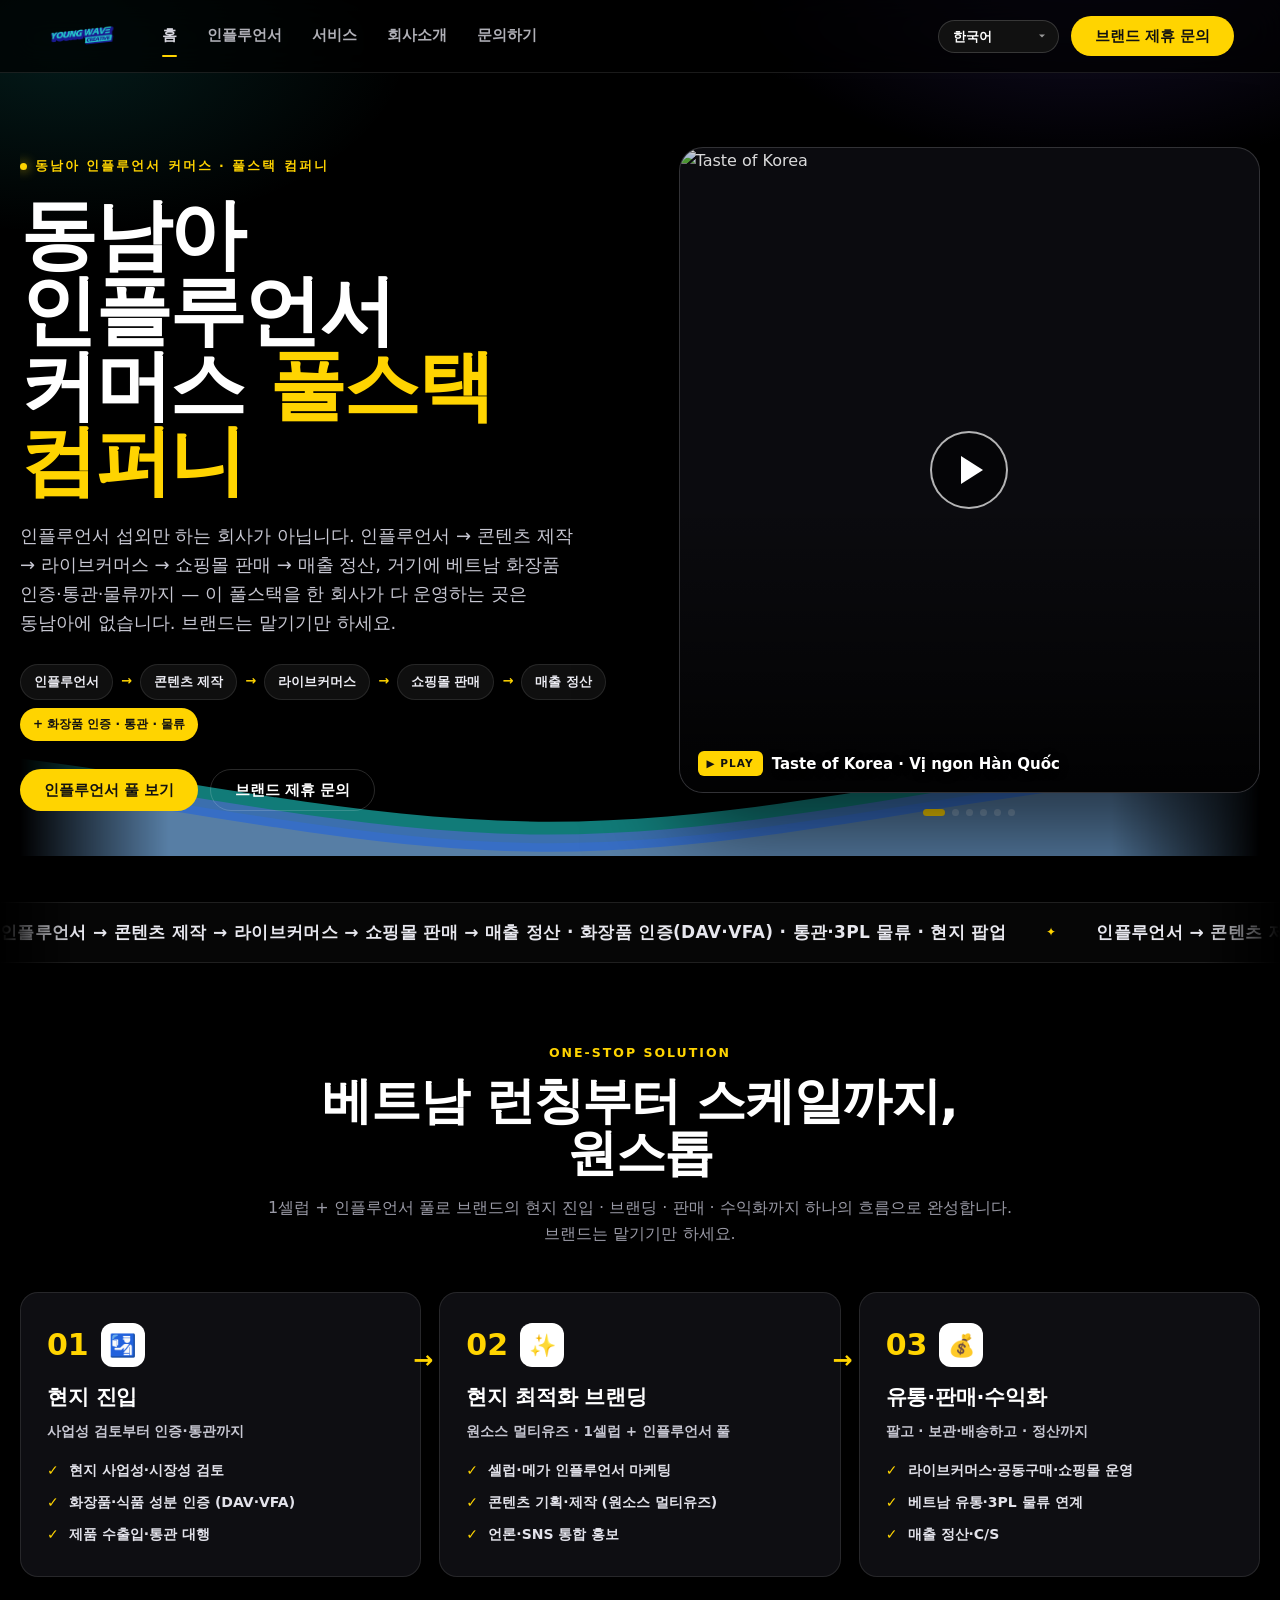
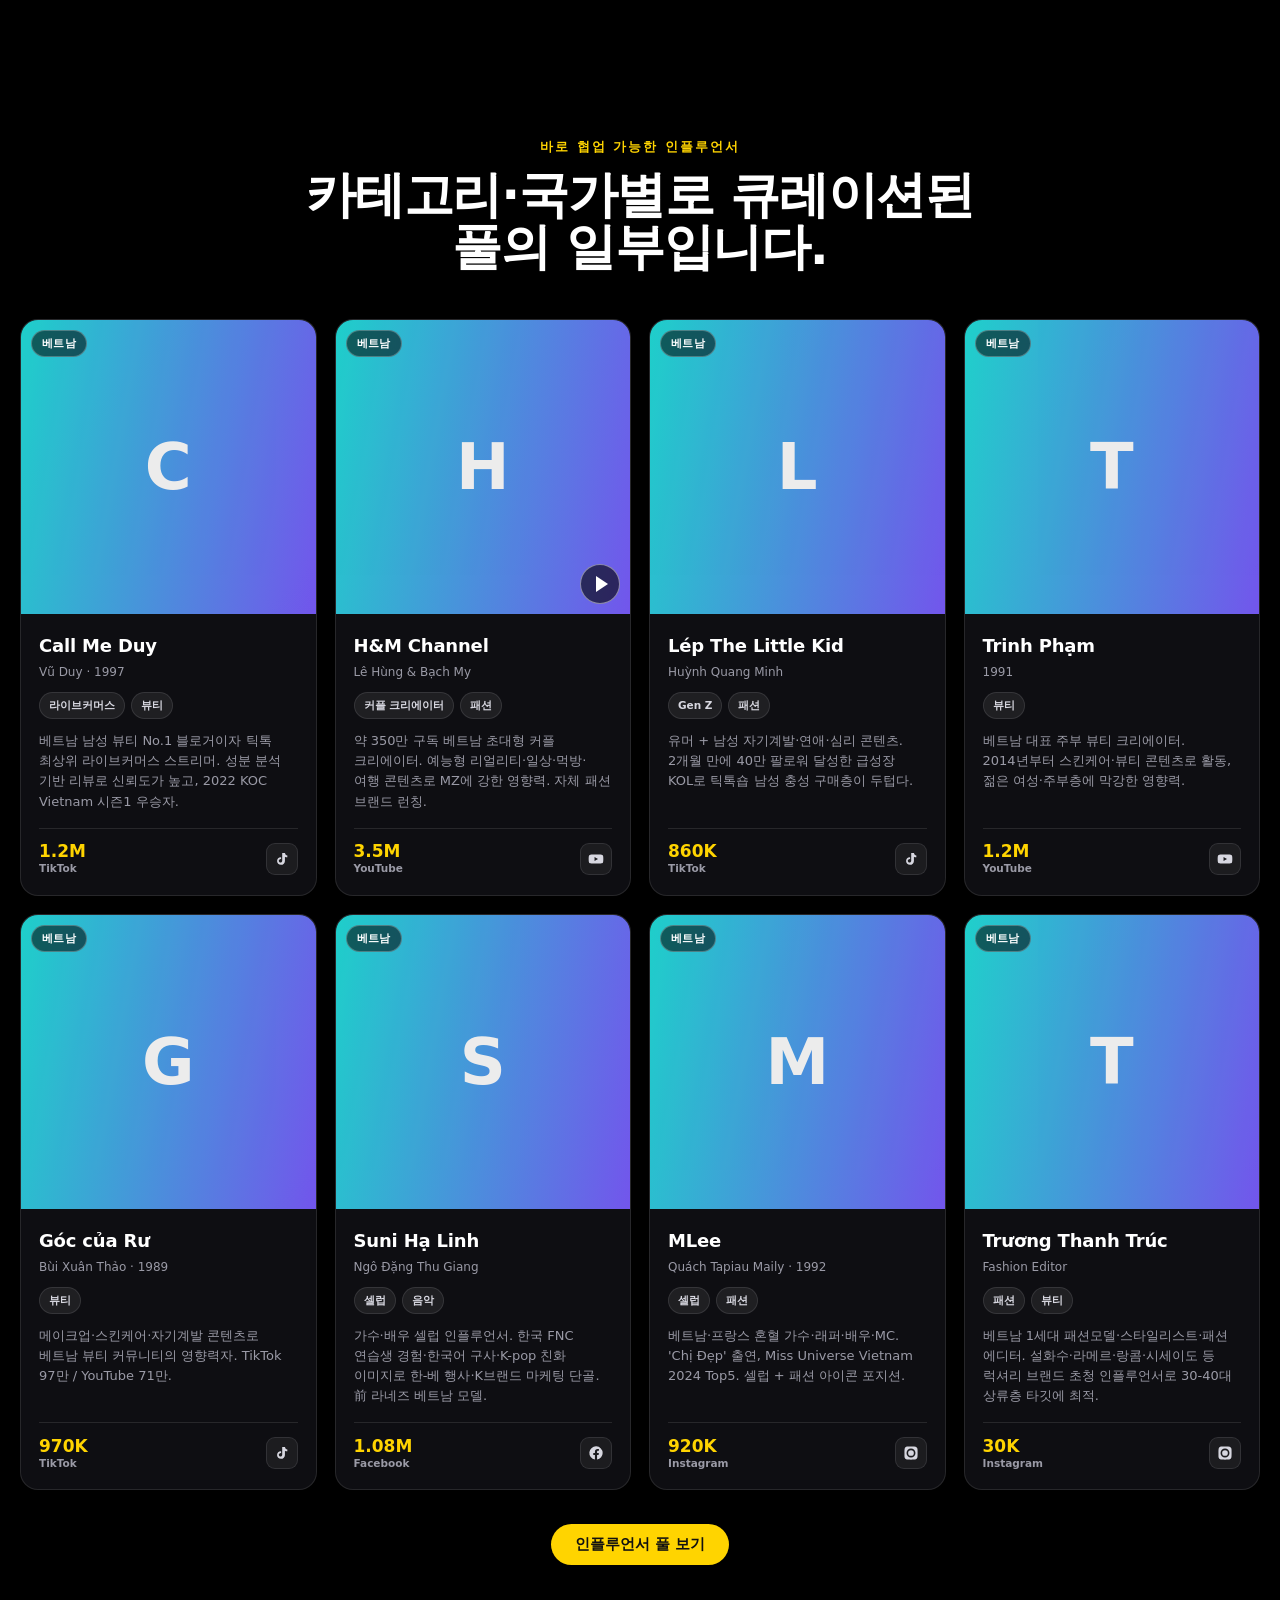
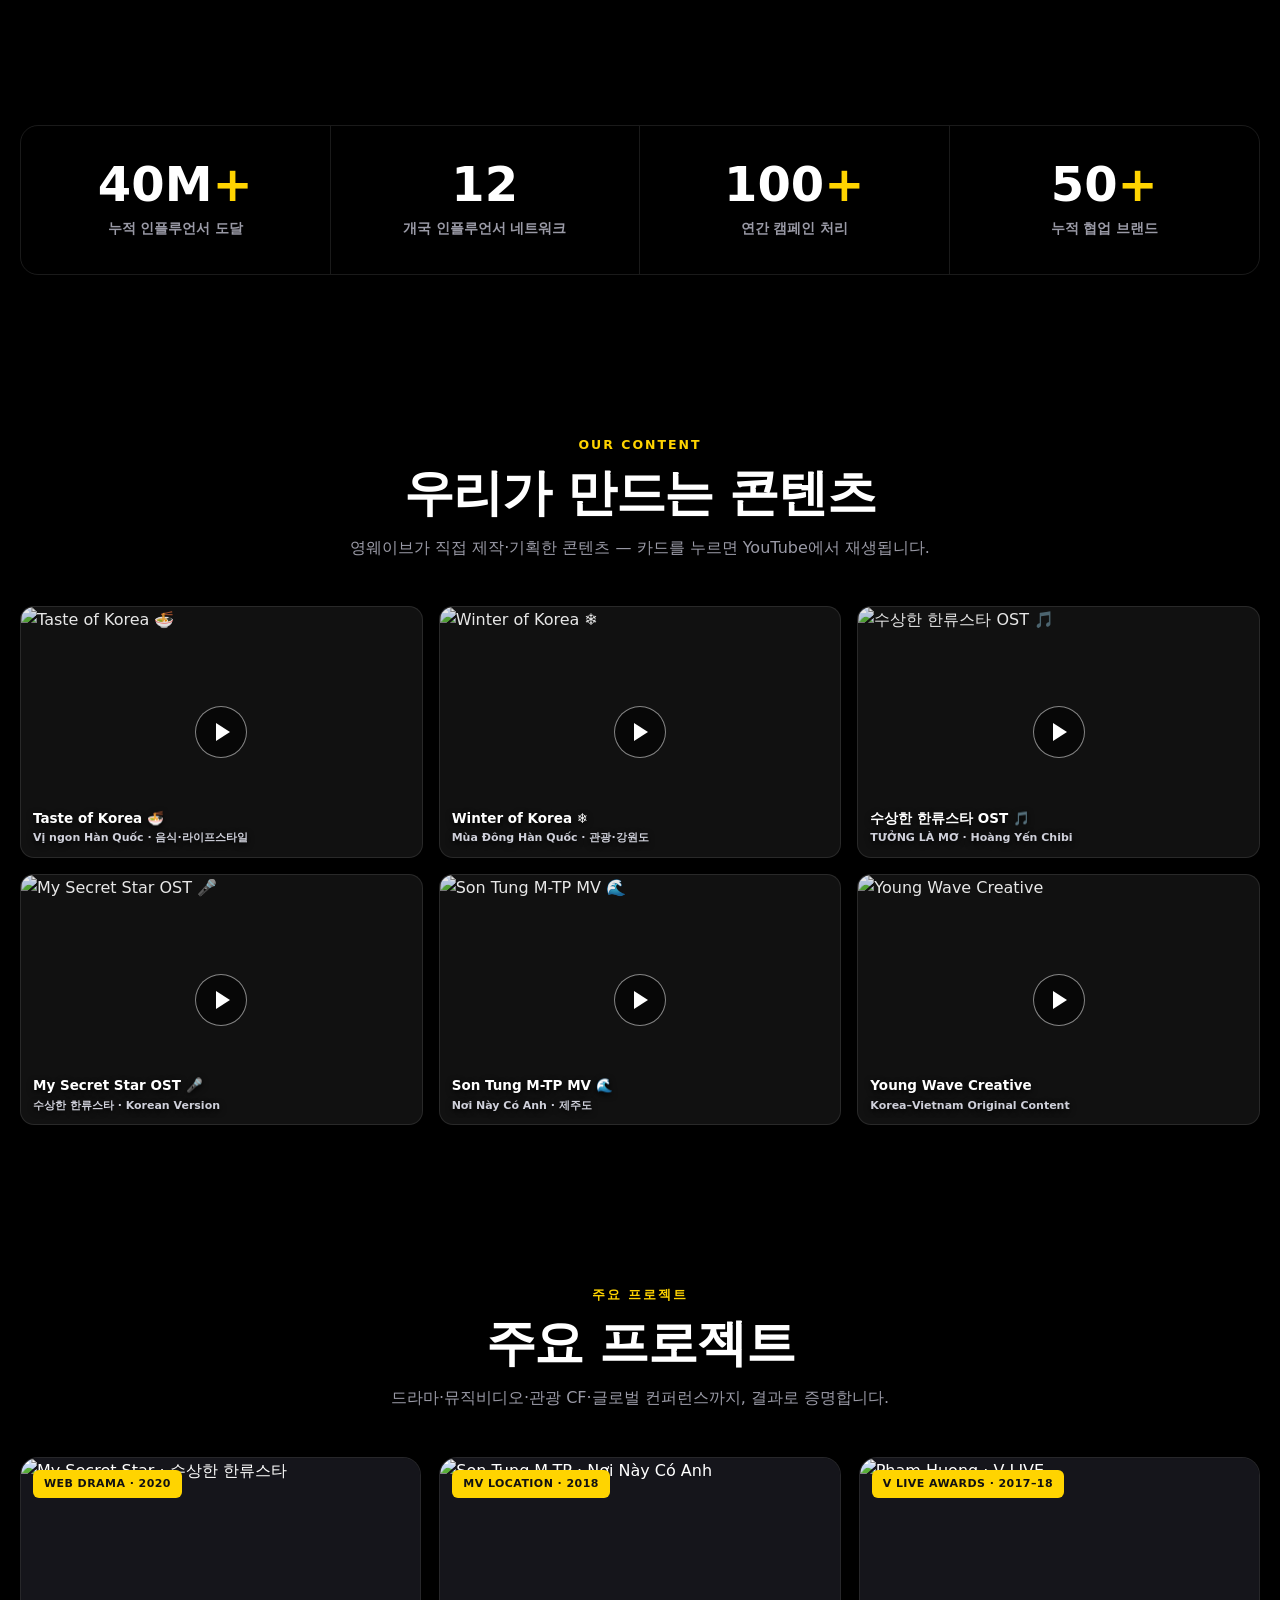
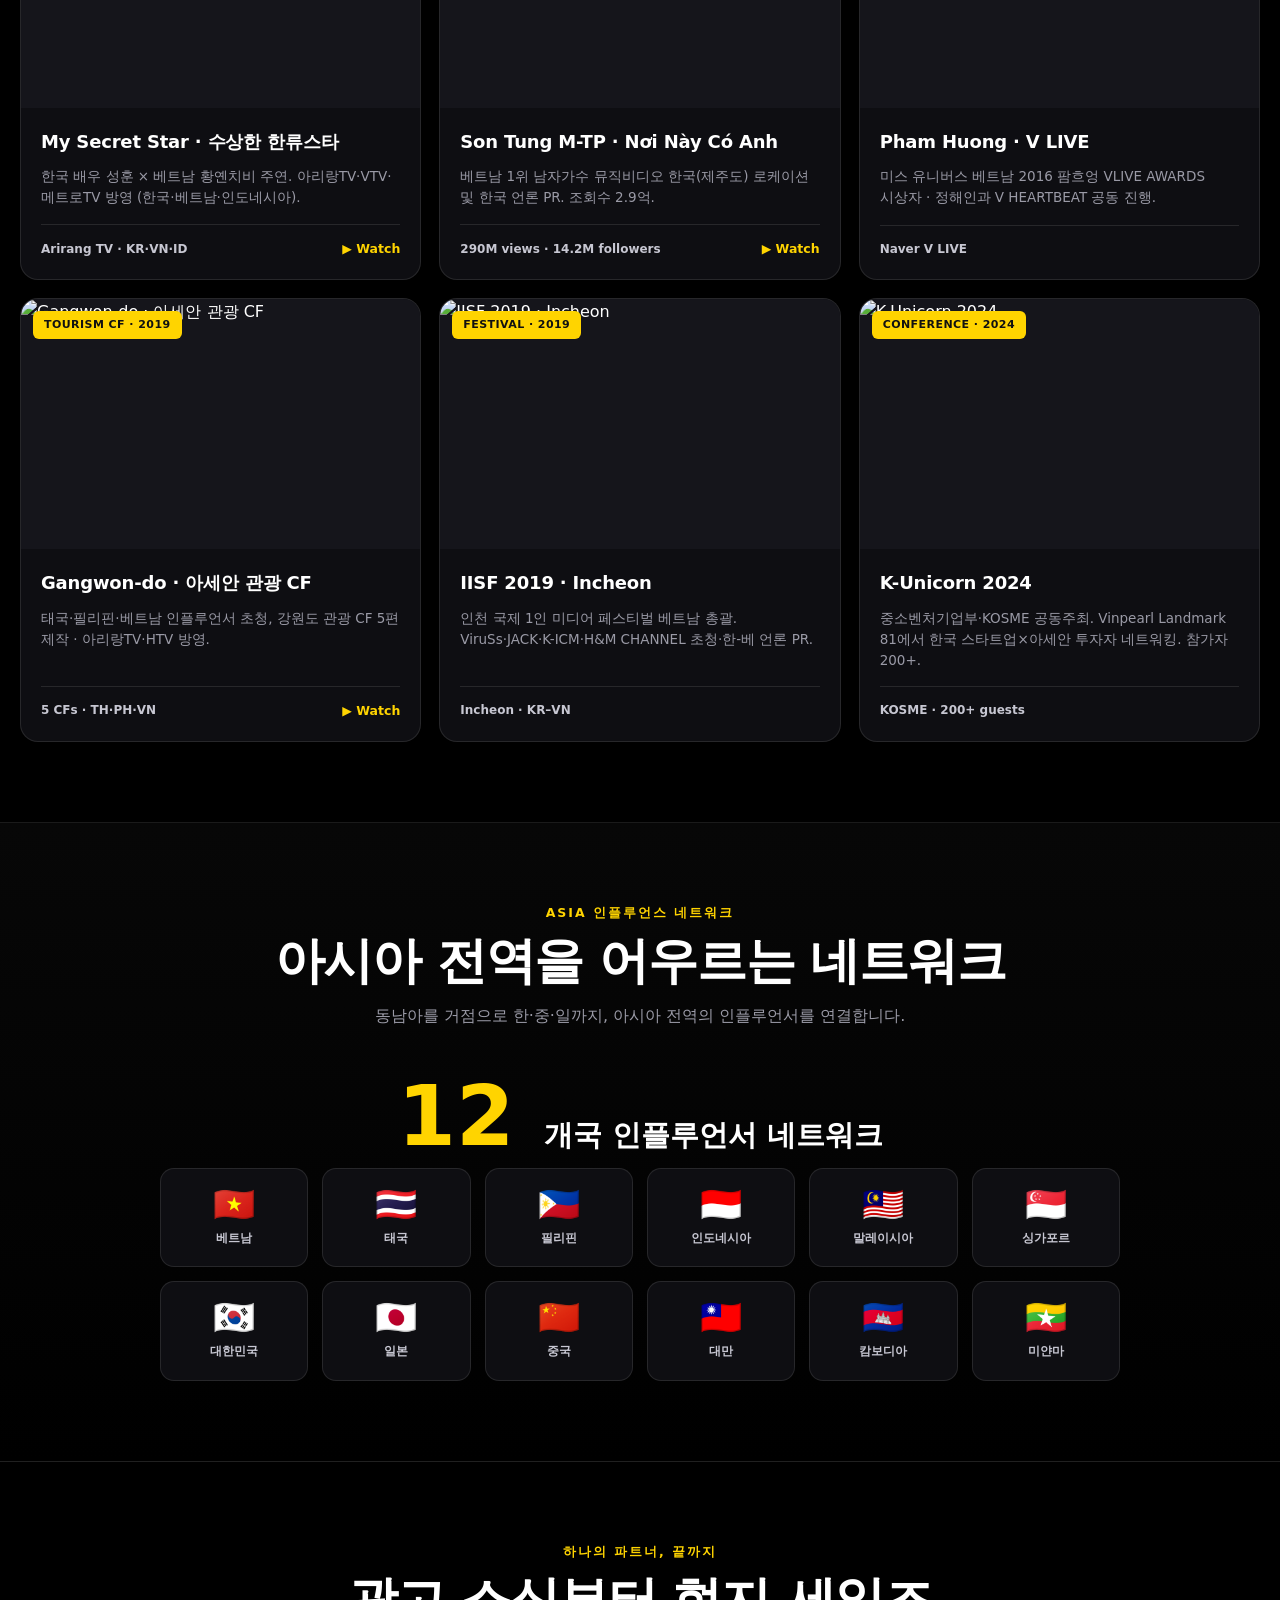
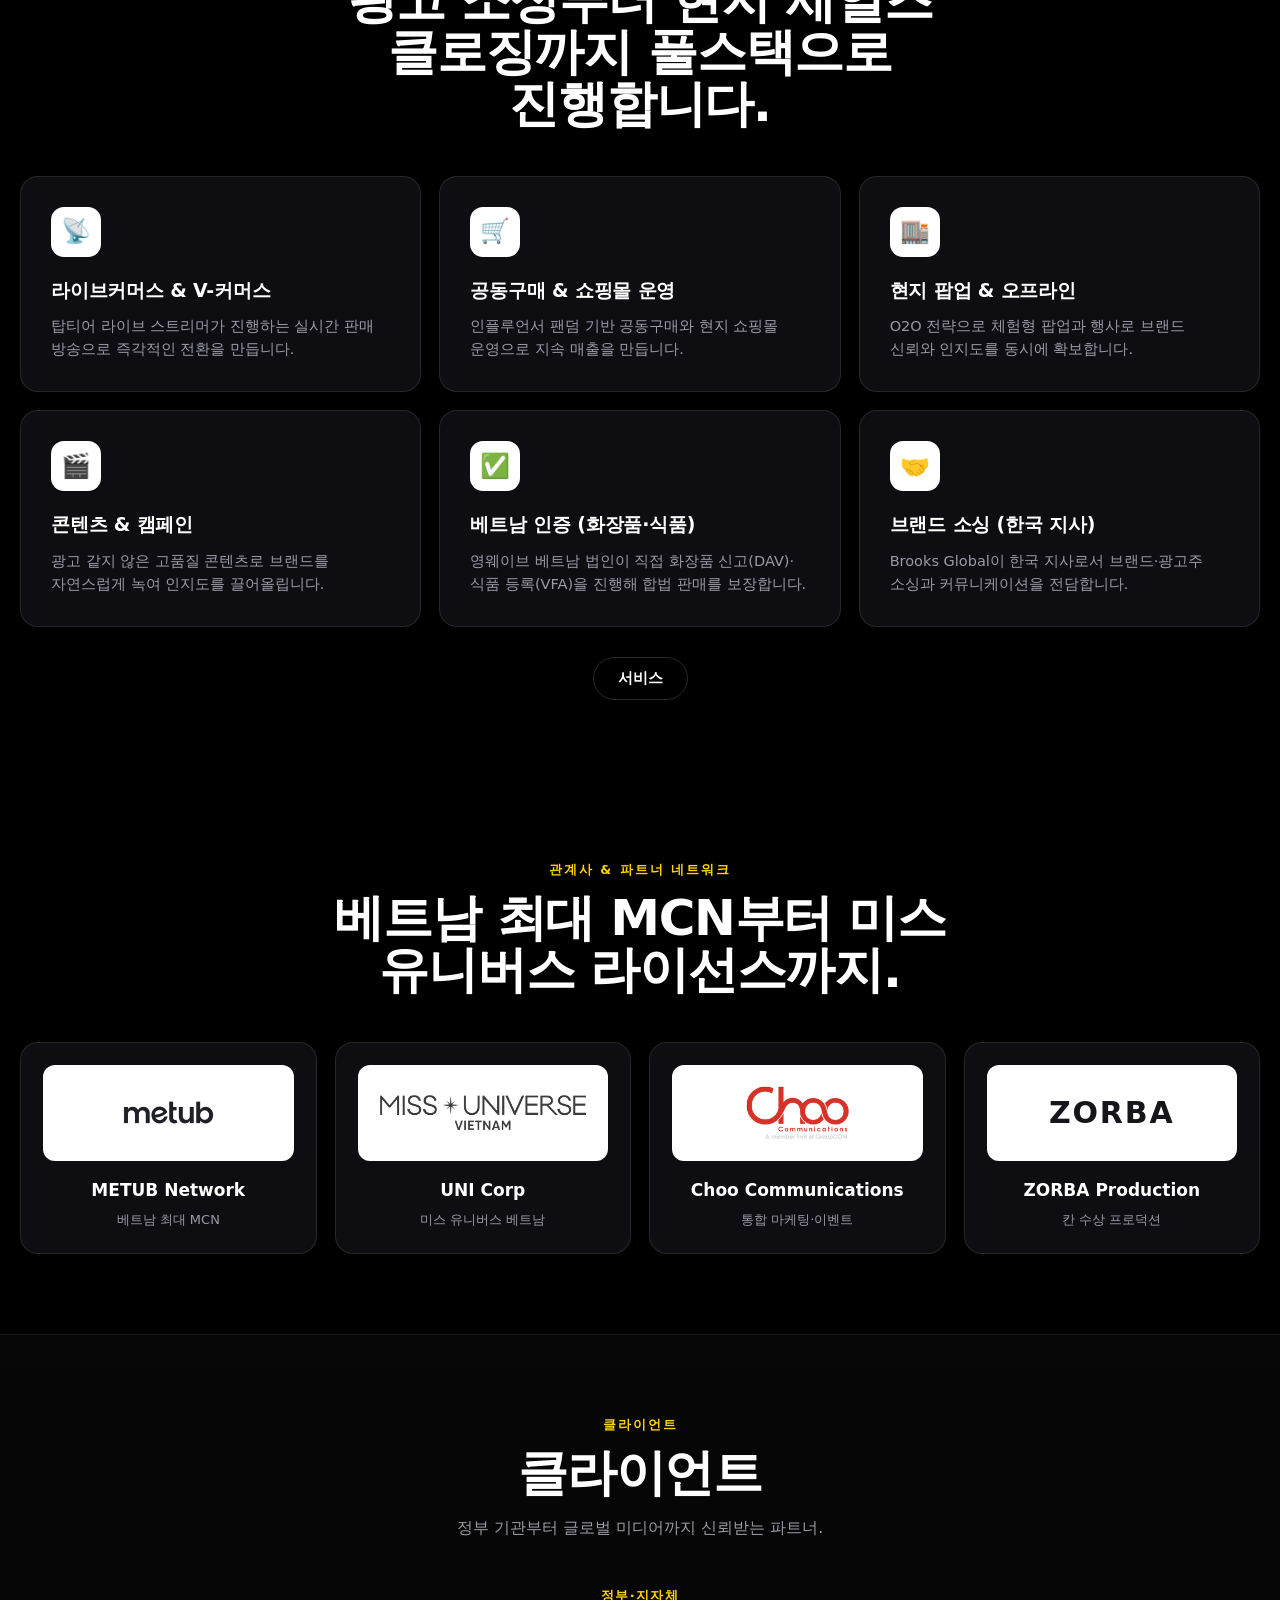
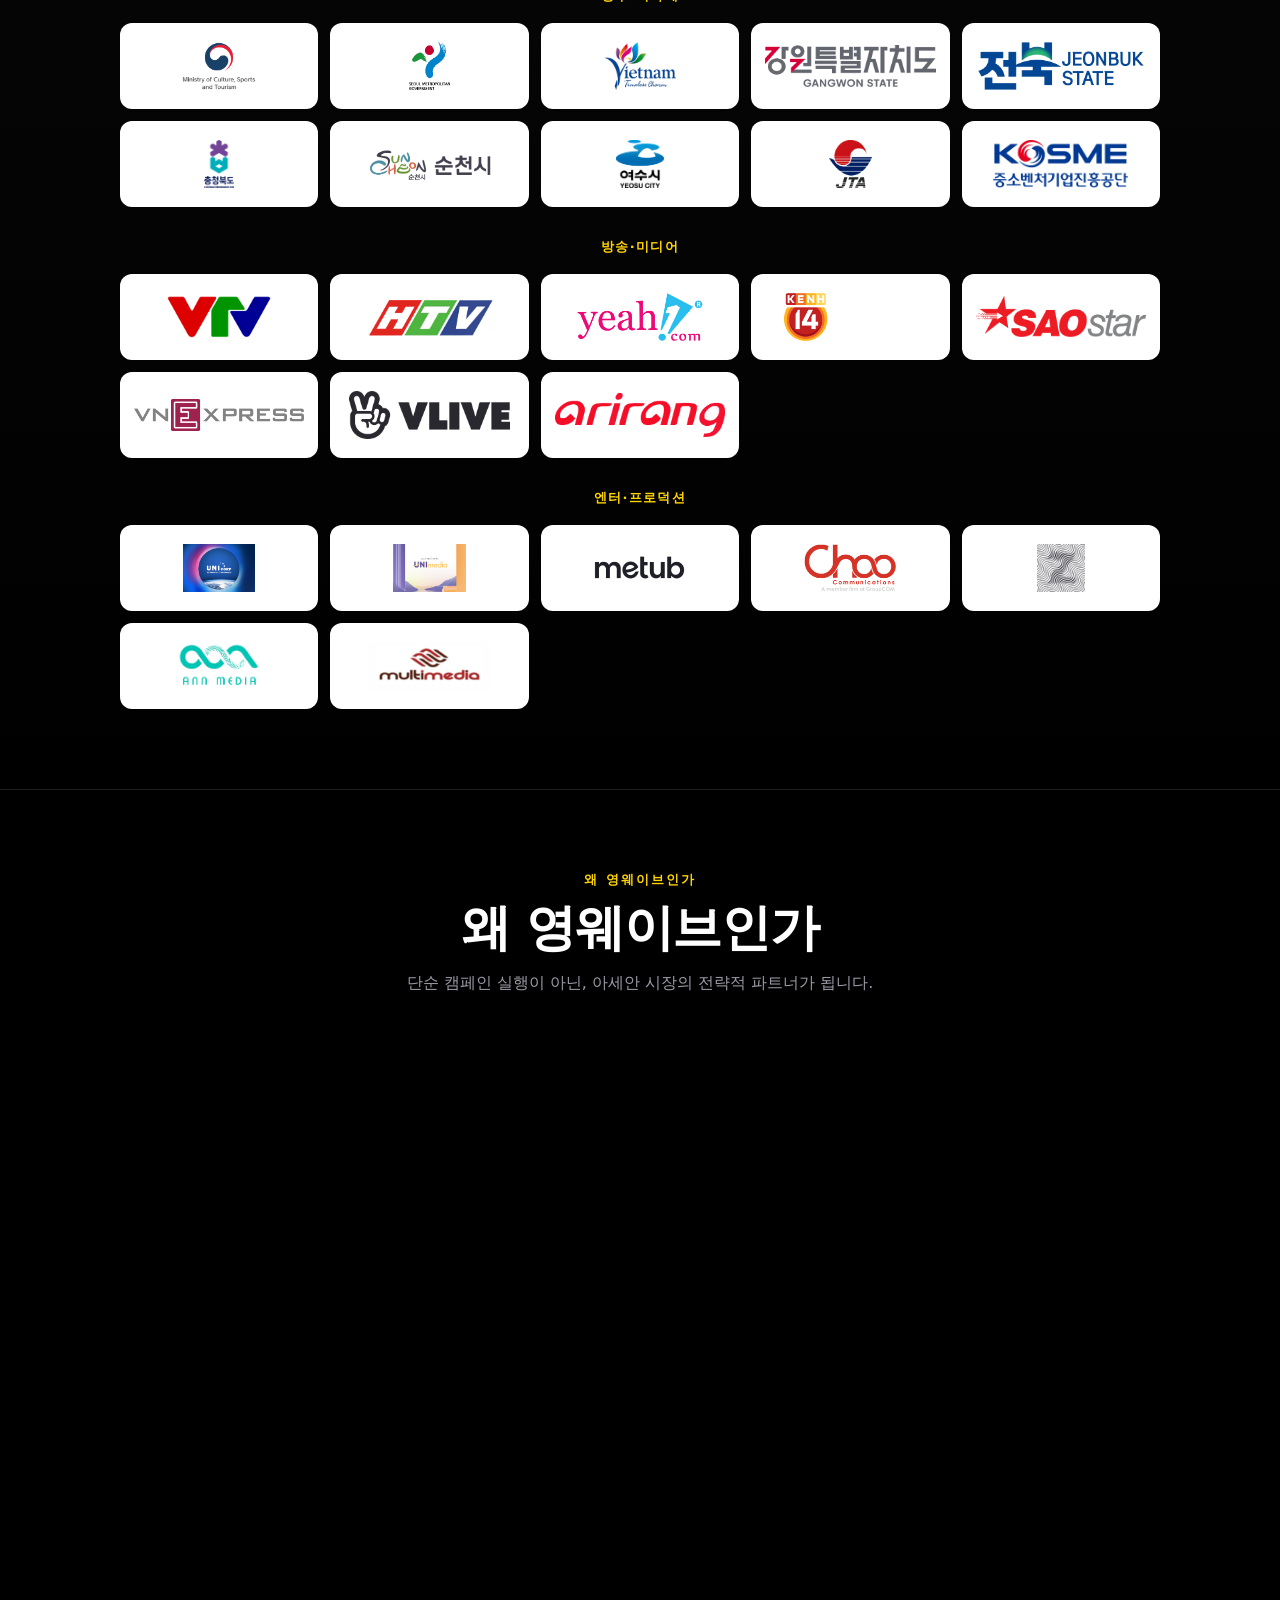
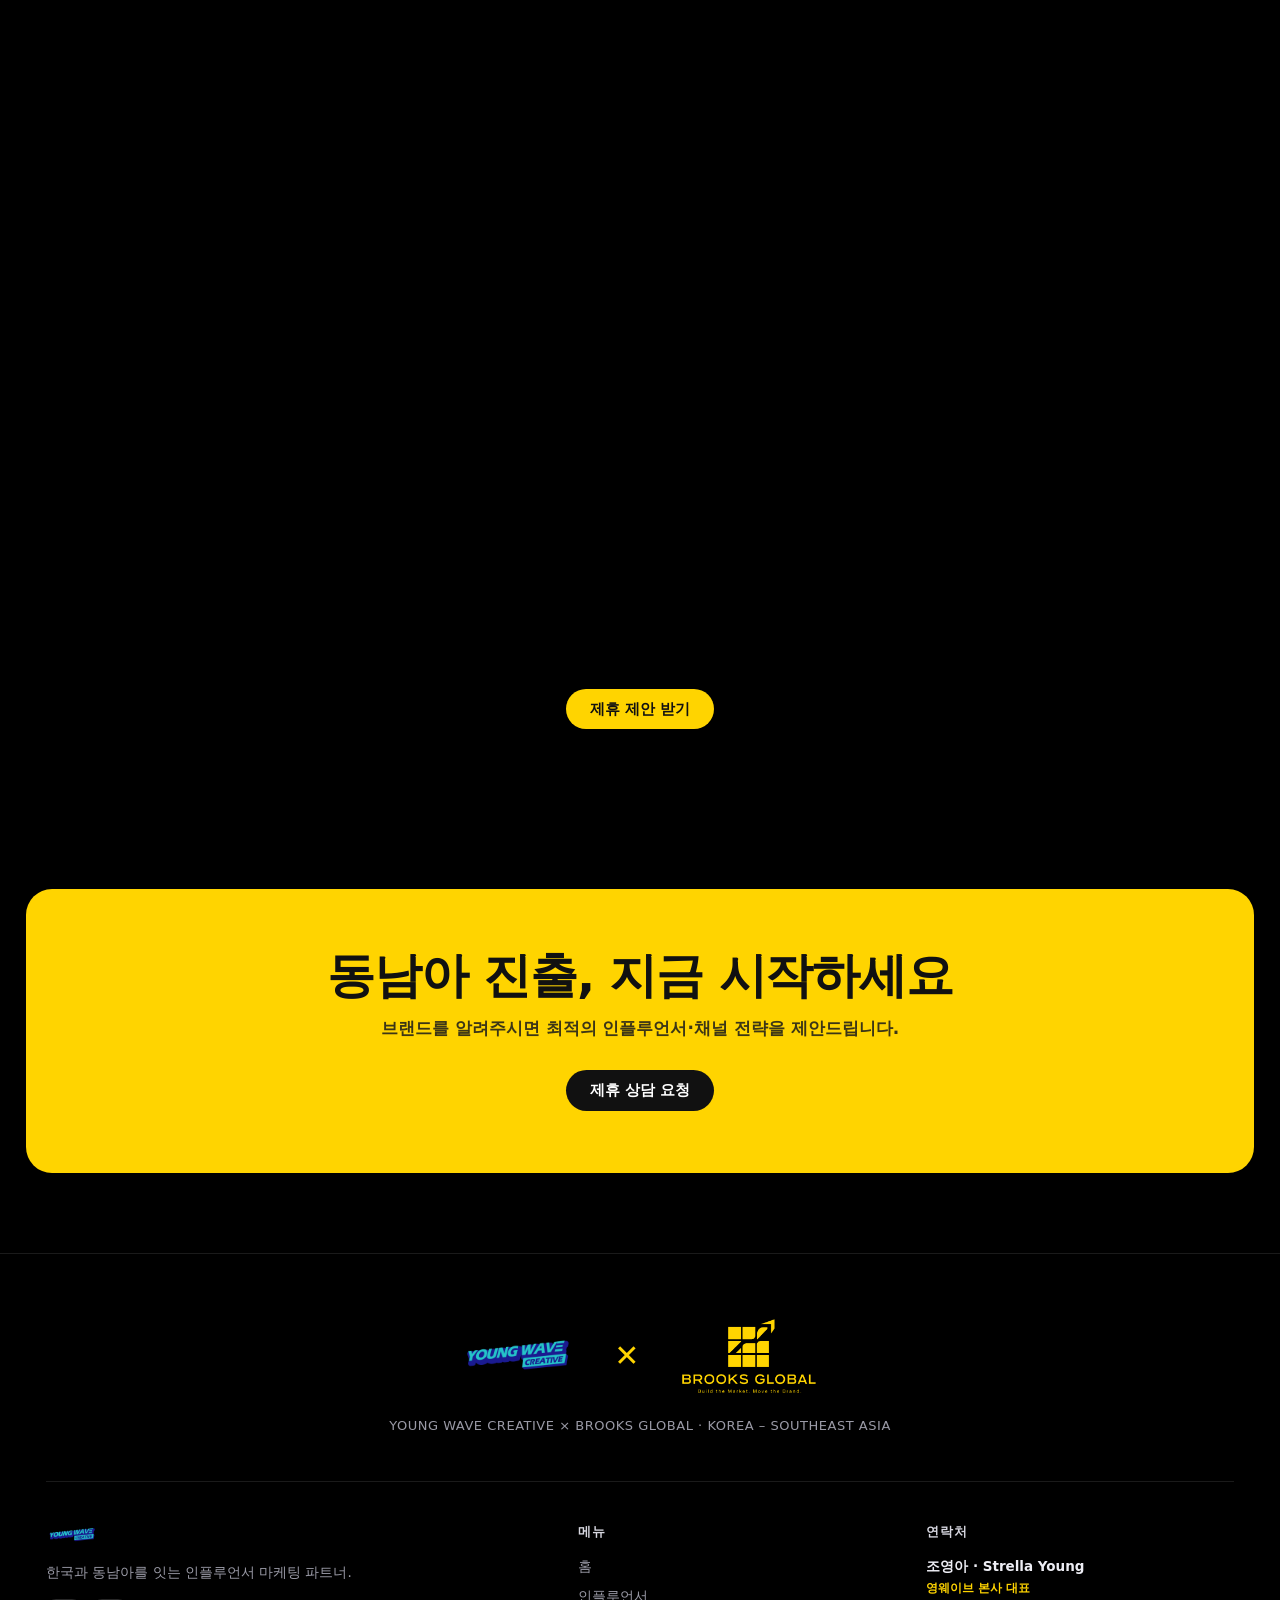
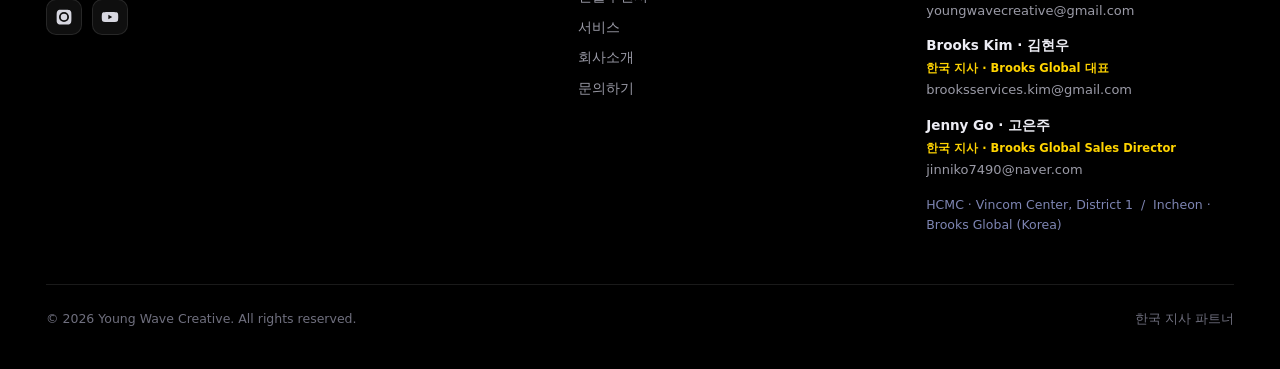
==== commit f0686d40: "Add files via upload" ====
--- a/index.html
+++ b/index.html
@@ -3,8 +3,8 @@
 <head>
 <meta charset="UTF-8">
 <meta name="viewport" content="width=device-width,initial-scale=1">
-<title>Young Wave Creative — Asia's Influence Network</title>
-<meta name="description" content="베트남·필리핀·태국을 비롯한 아시아 전역 인플루언서 풀로 한국 브랜드의 동남아 진출을 라이브커머스부터 공동구매·팝업까지.">
+<title>Young Wave Creative — SEA Influencer-Commerce Full-Stack Company</title>
+<meta name="description" content="1셀럽 + 인플루언서 풀로 브랜드의 베트남 진출을 런칭부터 스케일까지 — 현지 진입·인증·브랜딩·유통·판매까지 원스톱.">
 <link rel="icon" href="assets/youngwave-logo.png">
 <link rel="stylesheet" href="https://cdn.jsdelivr.net/gh/orioncactus/pretendard@v1.3.9/dist/web/static/pretendard.css">
 <link rel="stylesheet" href="css/style.css">
@@ -17,9 +17,10 @@
 <section class="hero wrap">
   <div class="hero-grid">
     <div>
-      <span class="eyebrow"><span class="dot"></span><span data-i18n="hero.kicker"></span></span>
+      <span class="eyebrow"><span class="dot"></span><span data-i18n="hero.fs"></span></span>
       <h1 class="display"><span data-i18n="hero.title1"></span> <em data-i18n="hero.title2"></em></h1>
       <p class="lead" data-i18n="hero.lead"></p>
+      <div class="hero-chain" id="heroChain"></div>
       <div class="hero-cta">
         <a class="btn btn-y" href="influencers.html" data-i18n="cta.explore"></a>
         <a class="btn btn-ghost" href="contact.html" data-i18n="cta.brand"></a>
@@ -49,13 +50,20 @@
   <span data-i18n="marquee"></span><span data-i18n="marquee"></span>
 </div></div>
 
-<!-- NETWORK -->
-<section class="sec netwrap"><div class="wrap">
-  <div class="sec-head reveal"><div class="kicker" data-i18n="hero.kicker"></div>
-    <h2 data-i18n="net.title"></h2><p data-i18n="net.sub"></p></div>
-  <div class="net-num reveal">12 <span style="font-size:.34em;color:#fff;font-weight:700" data-i18n="net.count"></span></div>
-  <div class="flag-grid" id="flagGrid"></div>
-</div></section>
+<!-- ① ONE-STOP SOLUTION (3-step spine) -->
+<section class="sec wrap">
+  <div class="sec-head reveal"><div class="kicker" data-i18n="sys.kicker"></div>
+    <h2 data-i18n="sys.title"></h2><p data-i18n="sys.sub"></p></div>
+  <div class="sol" id="flowGrid"></div>
+</section>
+
+<!-- ② INFLUENCER POOL (핵심 엔진) -->
+<section class="sec wrap">
+  <div class="sec-head reveal"><div class="kicker" data-i18n="home.infl.title"></div>
+    <h2 data-i18n="home.infl.sub"></h2></div>
+  <div class="infl-grid" id="inflGrid" data-limit="8"></div>
+  <div class="center" style="margin-top:34px"><a class="btn btn-y" href="influencers.html" data-i18n="cta.explore"></a></div>
+</section>
 
 <!-- STATS -->
 <section class="sec wrap">
@@ -67,21 +75,29 @@
   </div>
 </section>
 
-<!-- OUR CONTENT -->
+<!-- ③ OUR CONTENT (원소스 멀티유즈 증명) -->
 <section class="sec wrap">
   <div class="sec-head reveal"><div class="kicker">OUR CONTENT</div>
     <h2 data-i18n="content.title"></h2><p data-i18n="content.sub"></p></div>
   <div class="reel" id="reelGrid"></div>
 </section>
 
-<!-- KEY PROJECTS -->
+<!-- KEY PROJECTS (실적) -->
 <section class="sec wrap">
   <div class="sec-head reveal"><div class="kicker" data-i18n="proj.title"></div>
     <h2 data-i18n="proj.title"></h2><p data-i18n="proj.sub"></p></div>
   <div class="proj-grid" id="projGrid"></div>
 </section>
 
-<!-- CAPABILITIES -->
+<!-- NETWORK (아시아 커버리지) -->
+<section class="sec netwrap"><div class="wrap">
+  <div class="sec-head reveal"><div class="kicker" data-i18n="hero.kicker"></div>
+    <h2 data-i18n="net.title"></h2><p data-i18n="net.sub"></p></div>
+  <div class="net-num reveal">12 <span style="font-size:.34em;color:#fff;font-weight:700" data-i18n="net.count"></span></div>
+  <div class="flag-grid" id="flagGrid"></div>
+</div></section>
+
+<!-- CAPABILITIES (서비스 상세) -->
 <section class="sec wrap">
   <div class="sec-head reveal"><div class="kicker" data-i18n="home.svc.title"></div>
     <h2 data-i18n="home.svc.sub"></h2></div>
@@ -96,15 +112,7 @@
   <div class="center" style="margin-top:30px"><a class="btn btn-ghost" href="services.html" data-i18n="nav.services"></a></div>
 </section>
 
-<!-- INFLUENCERS -->
-<section class="sec wrap">
-  <div class="sec-head reveal"><div class="kicker" data-i18n="home.infl.title"></div>
-    <h2 data-i18n="home.infl.sub"></h2></div>
-  <div class="infl-grid" id="inflGrid" data-limit="8"></div>
-  <div class="center" style="margin-top:34px"><a class="btn btn-y" href="influencers.html" data-i18n="cta.explore"></a></div>
-</section>
-
-<!-- PARTNERS -->
+<!-- PARTNERS (관계사 인프라) -->
 <section class="sec wrap">
   <div class="sec-head reveal"><div class="kicker" data-i18n="home.partner.title"></div>
     <h2 data-i18n="home.partner.sub"></h2></div>
@@ -128,18 +136,36 @@
   </div>
 </section>
 
-<!-- CLIENTS -->
+<!-- CLIENTS (신뢰) -->
 <section class="sec netwrap"><div class="wrap">
   <div class="sec-head reveal"><div class="kicker" data-i18n="clients.title"></div>
     <h2 data-i18n="clients.title"></h2><p data-i18n="clients.sub"></p></div>
   <div class="cl-wrap" id="clientsBox"></div>
 </div></section>
 
-<!-- WHY YOUNG WAVE -->
+<!-- WHY (차별점: 인증·물류) -->
 <section class="sec wrap">
   <div class="sec-head reveal"><div class="kicker" data-i18n="why.title"></div>
     <h2 data-i18n="why.title"></h2><p data-i18n="why.sub"></p></div>
   <div class="why-grid" id="whyGrid"></div>
+</section>
+
+<!-- ④ PARTNERSHIP PROPOSAL (그래서 함께) -->
+<section class="sec wrap">
+  <div class="sec-head reveal"><div class="kicker" data-i18n="prop.kicker"></div>
+    <h2 data-i18n="prop.title"></h2><p data-i18n="prop.sub"></p></div>
+  <div class="prop-grid">
+    <div class="prop-card reveal">
+      <h3 data-i18n="prop.brands"></h3>
+      <div class="prop-pills" id="propBrands"></div>
+    </div>
+    <div class="prop-arrow reveal">→</div>
+    <div class="prop-card prop-offer reveal">
+      <h3 data-i18n="prop.offer"></h3>
+      <ul id="propOffer"></ul>
+    </div>
+  </div>
+  <div class="center" style="margin-top:30px"><a class="btn btn-y" href="contact.html" data-i18n="prop.cta"></a></div>
 </section>
 
 <!-- CTA -->
--- a/css/style.css
+++ b/css/style.css
@@ -77,7 +77,11 @@
 h1.display em{font-style:normal;color:var(--yellow)}
 h1.display .g{background:var(--grad);-webkit-background-clip:text;background-clip:text;color:transparent}
 .hero p.lead{margin-top:24px;font-size:clamp(15px,1.6vw,18px);color:var(--muted-2);max-width:560px}
-.hero-cta{display:flex;gap:12px;flex-wrap:wrap;margin-top:32px}
+.hero-chain{display:flex;flex-wrap:wrap;align-items:center;gap:8px;margin-top:26px}
+.hc-step{font-size:12.5px;font-weight:800;color:#EDEDF4;background:rgba(255,255,255,.06);border:1px solid var(--line);padding:7px 13px;border-radius:999px;white-space:nowrap}
+.hc-arr{color:var(--yellow);font-weight:900;font-size:13px}
+.hc-plus{font-size:12px;font-weight:800;color:#111;background:var(--yellow);padding:7px 13px;border-radius:999px;white-space:nowrap}
+.hero-cta{display:flex;gap:12px;flex-wrap:wrap;margin-top:28px}
 /* hero video */
 .hero-video{position:relative;border-radius:24px;overflow:hidden;border:1px solid var(--line-2);aspect-ratio:9/10;background:#0b0b0f;box-shadow:0 40px 90px rgba(0,0,0,.6)}
 .hero-video .vthumb{position:absolute;inset:0;width:100%;height:100%;object-fit:cover;z-index:0;opacity:.85}
@@ -311,6 +315,33 @@
 .cl-tile.noimg{background:var(--panel);border:1px solid var(--line)}
 .cl-tile.noimg span{font-weight:800;color:#cfd2e0;font-size:13px;text-align:center;line-height:1.3}
 
+/* ---------- One-stop solution (3-step spine) ---------- */
+.sol{display:grid;grid-template-columns:repeat(3,1fr);gap:18px}
+.sol-step{position:relative;background:var(--panel);border:1px solid var(--line);border-radius:18px;padding:30px 26px;transition:.28s}
+.sol-step:hover{transform:translateY(-5px);border-color:var(--yellow);background:var(--panel-2)}
+.sol-top{display:flex;align-items:center;gap:12px;margin-bottom:14px}
+.sol-no{font-size:30px;font-weight:900;color:var(--yellow);line-height:1}
+.sol-ico{width:44px;height:44px;border-radius:12px;background:#fff;display:grid;place-items:center;font-size:22px}
+.sol-step h3{font-size:21px;font-weight:900;letter-spacing:-.01em}
+.sol-tag{margin-top:6px;color:var(--muted-2);font-size:13.5px;font-weight:600}
+.sol-step ul{margin-top:16px;list-style:none;display:flex;flex-direction:column;gap:10px}
+.sol-step li{position:relative;padding-left:22px;font-size:14px;color:#E2E2EA;font-weight:600}
+.sol-step li::before{content:"✓";position:absolute;left:0;color:var(--yellow);font-weight:900}
+.sol-arrow{position:absolute;right:-13px;top:48px;z-index:2;color:var(--yellow);font-size:24px;font-weight:900}
+
+/* ---------- Partnership proposal ---------- */
+.prop-grid{display:grid;grid-template-columns:1fr auto 1.2fr;gap:20px;align-items:stretch;max-width:1000px;margin:0 auto}
+.prop-card{background:var(--panel);border:1px solid var(--line);border-radius:var(--radius);padding:30px}
+.prop-card h3{font-size:17px;font-weight:900;margin-bottom:18px;color:#fff}
+.prop-pills{display:flex;flex-wrap:wrap;gap:10px}
+.prop-pill{font-size:14px;font-weight:700;color:#D7D7E0;background:rgba(255,255,255,.06);border:1px solid var(--line);padding:11px 18px;border-radius:999px}
+.prop-pill.hot{background:var(--yellow);color:#111;border-color:transparent}
+.prop-offer{background:linear-gradient(180deg,rgba(255,212,0,.06),transparent),var(--panel);border-color:rgba(255,212,0,.25)}
+.prop-offer ul{list-style:none;display:flex;flex-direction:column;gap:11px}
+.prop-offer li{position:relative;padding-left:26px;font-size:14.5px;color:#E2E2EA;font-weight:600}
+.prop-offer li::before{content:"✓";position:absolute;left:0;color:var(--yellow);font-weight:900}
+.prop-arrow{display:flex;align-items:center;justify-content:center;color:var(--yellow);font-size:34px;font-weight:900}
+
 /* ---------- Why ---------- */
 .why-grid{display:grid;grid-template-columns:repeat(2,1fr);gap:16px;max-width:980px;margin:0 auto}
 .why-item{display:flex;gap:18px;background:var(--panel);border:1px solid var(--line);border-radius:var(--radius);padding:24px 26px;transition:.25s}
@@ -346,6 +377,10 @@
   .infl-grid{grid-template-columns:repeat(2,1fr)}
   .flag-grid{grid-template-columns:repeat(4,1fr);max-width:560px}
   .cl-logos{grid-template-columns:repeat(3,1fr)}
+  .sol{grid-template-columns:1fr}
+  .sol-arrow{display:none}
+  .prop-grid{grid-template-columns:1fr}
+  .prop-arrow{transform:rotate(90deg);font-size:28px}
   .why-grid{grid-template-columns:1fr}
   .profile{grid-template-columns:1fr}
   .foot-grid{grid-template-columns:1fr 1fr}
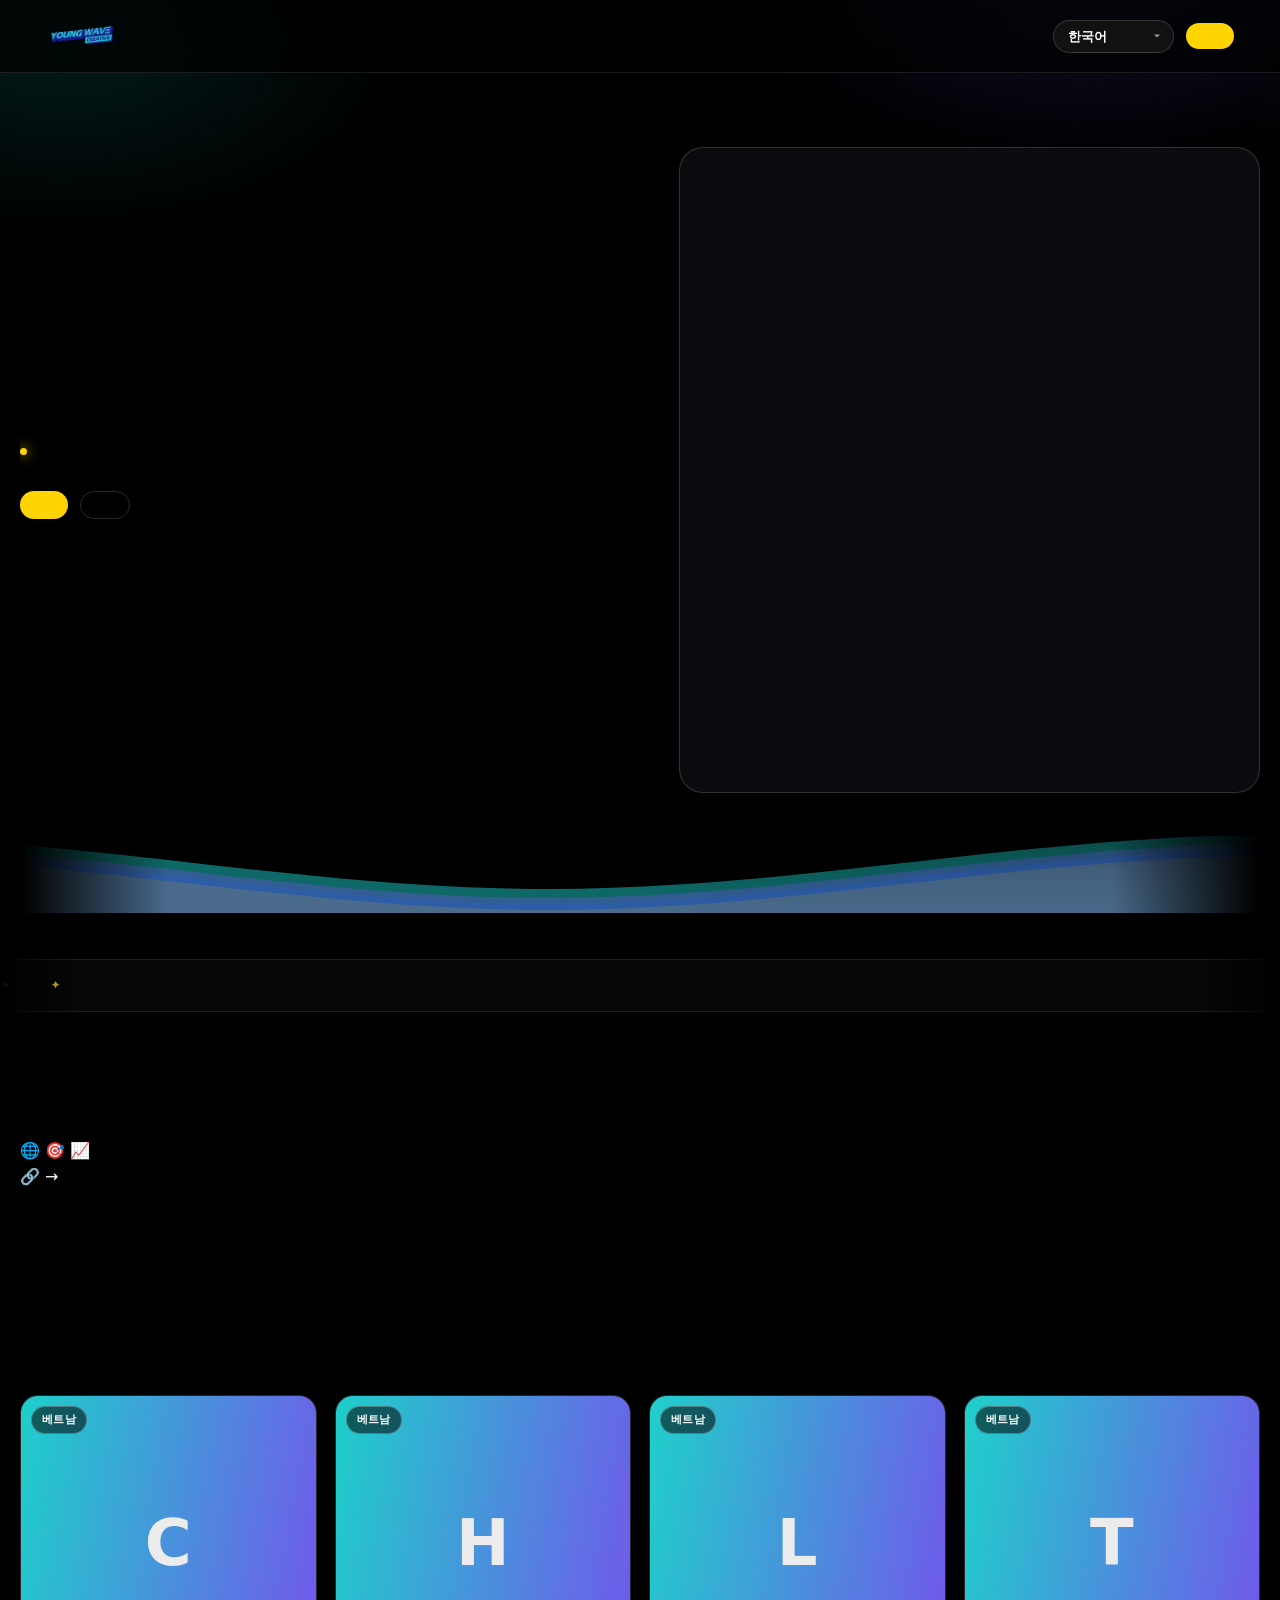
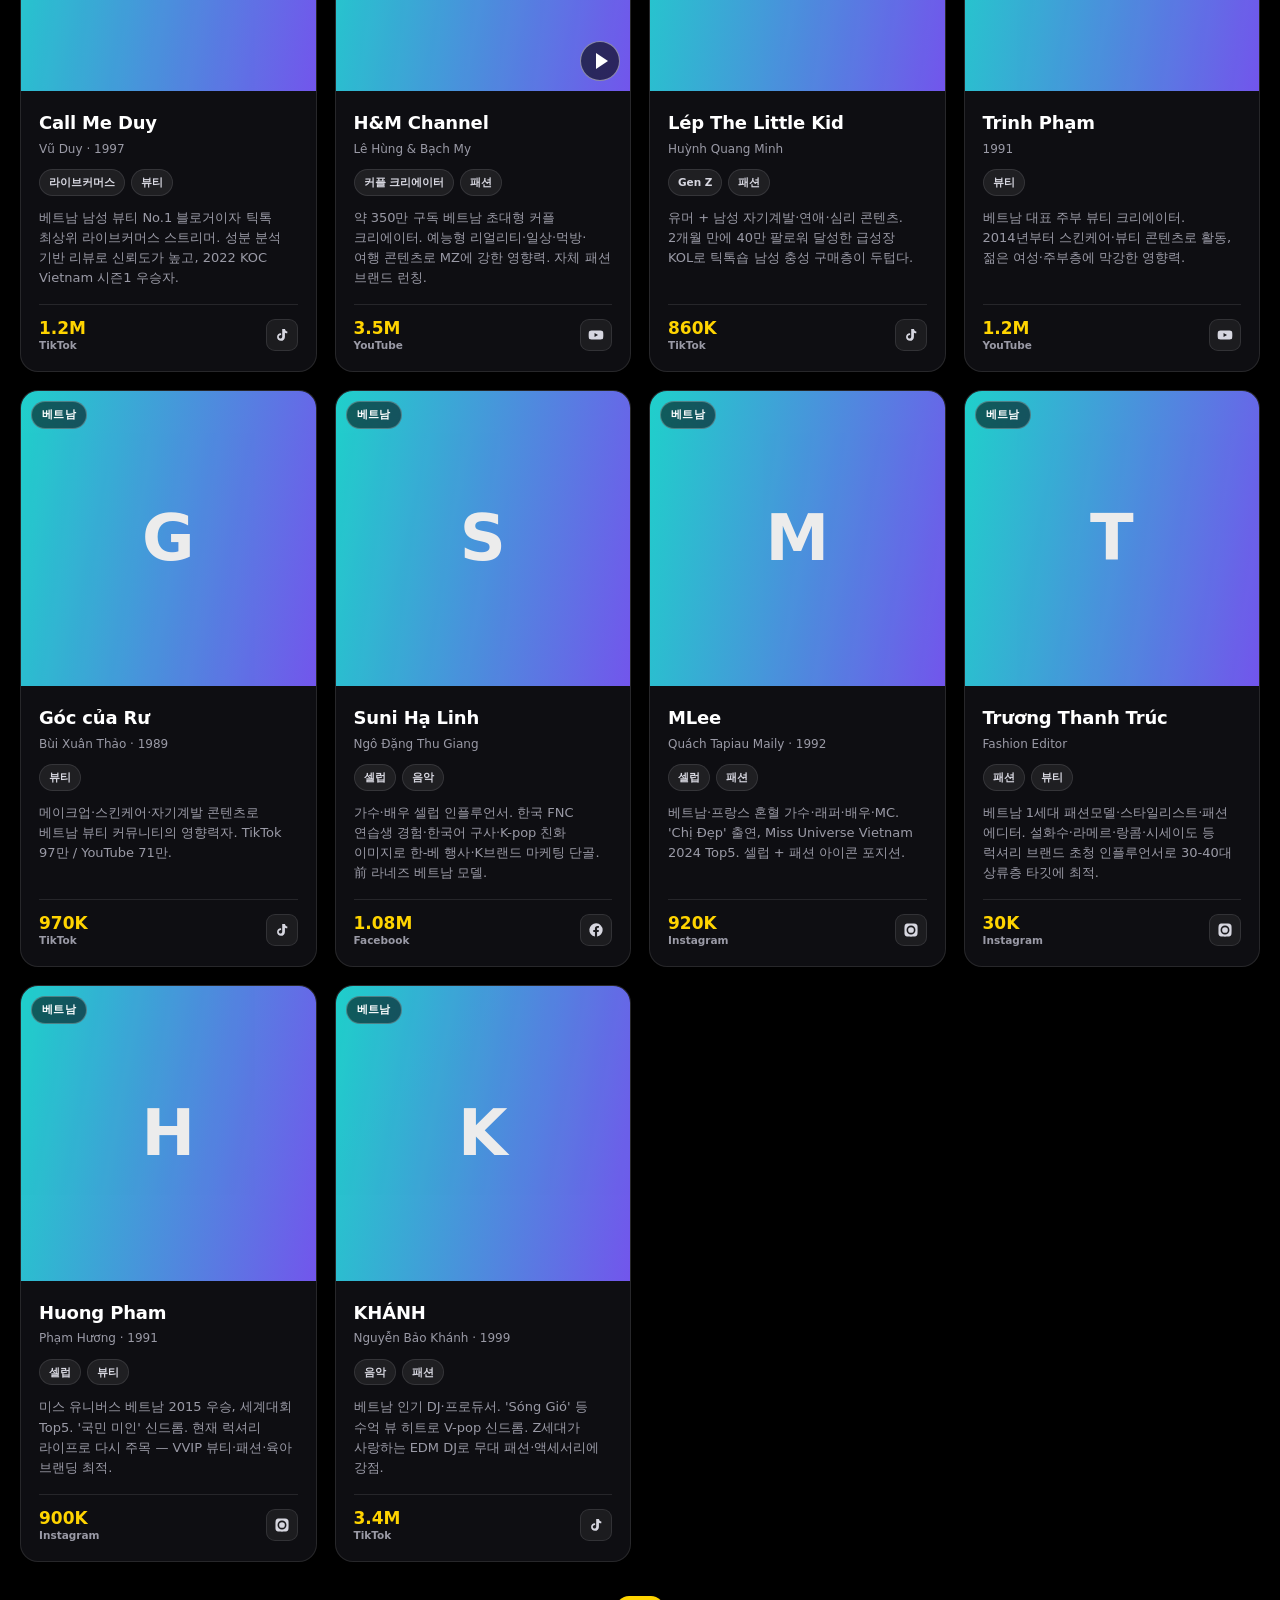
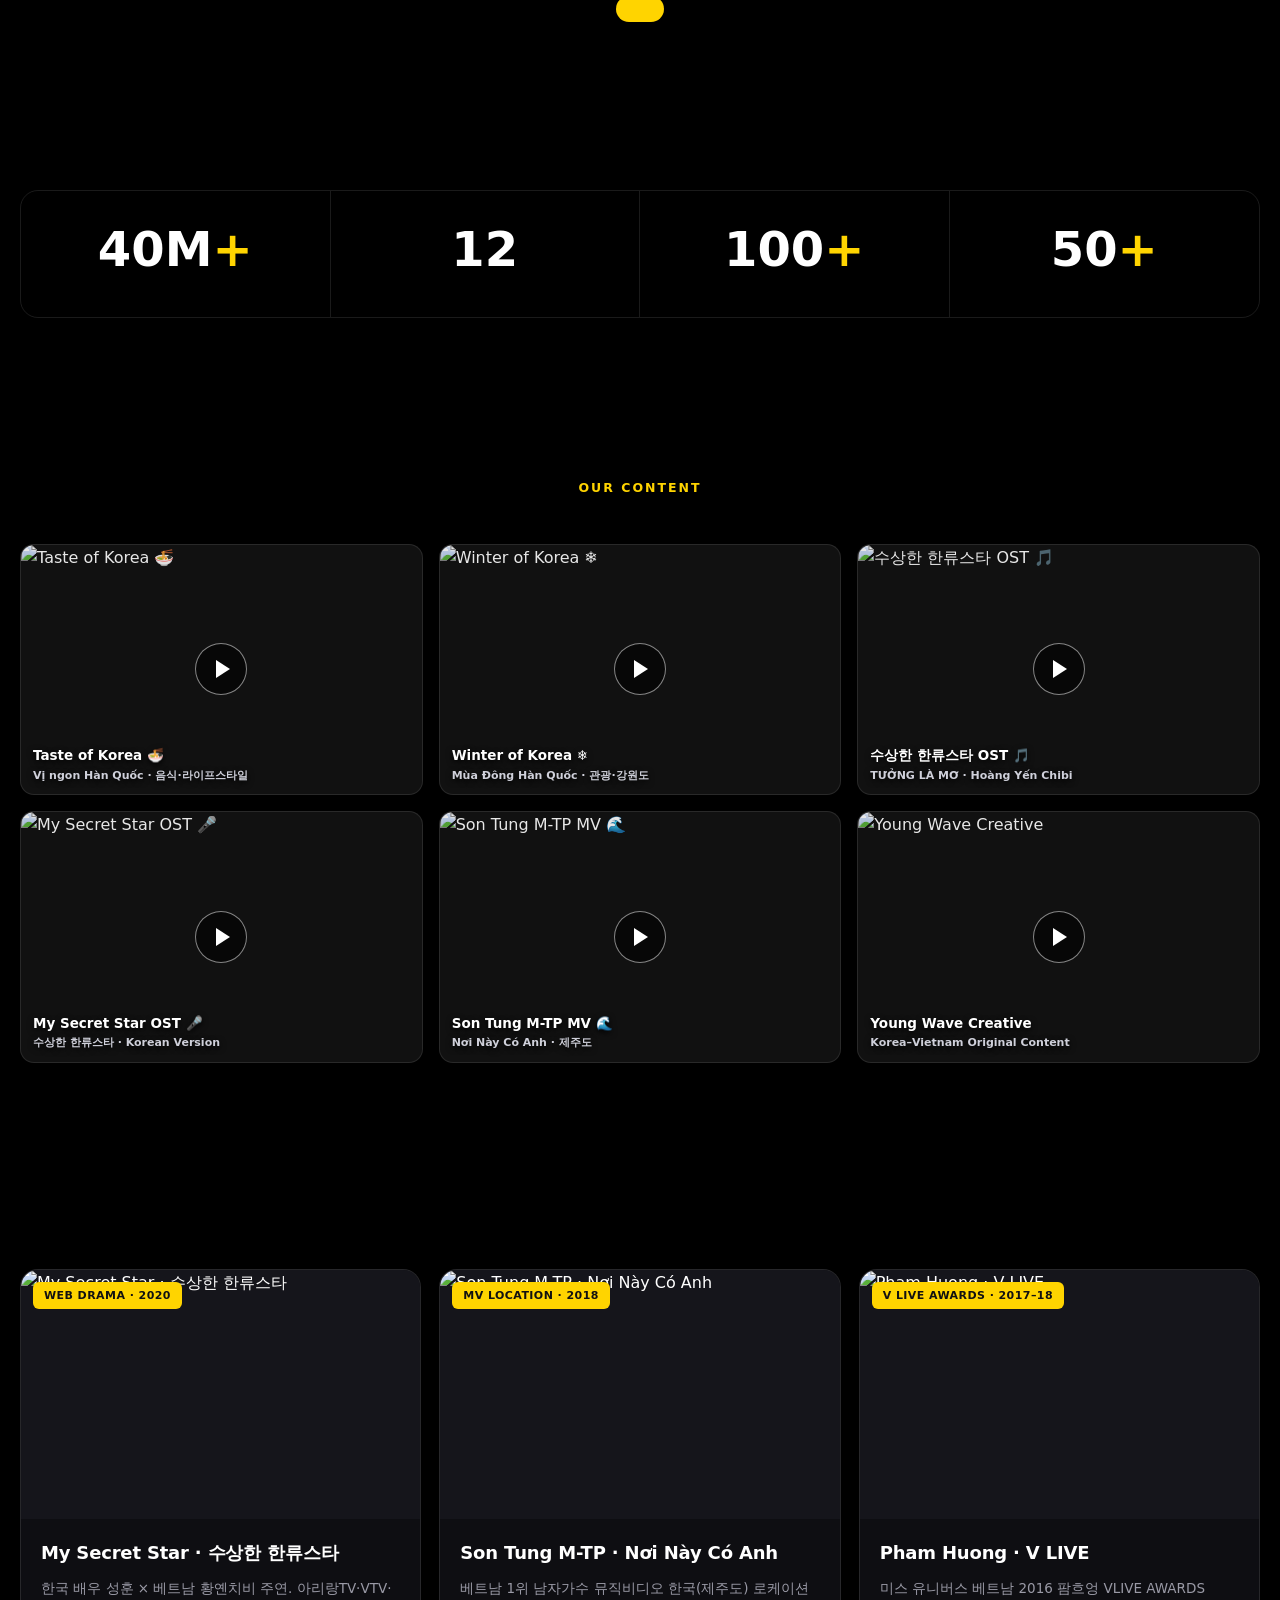
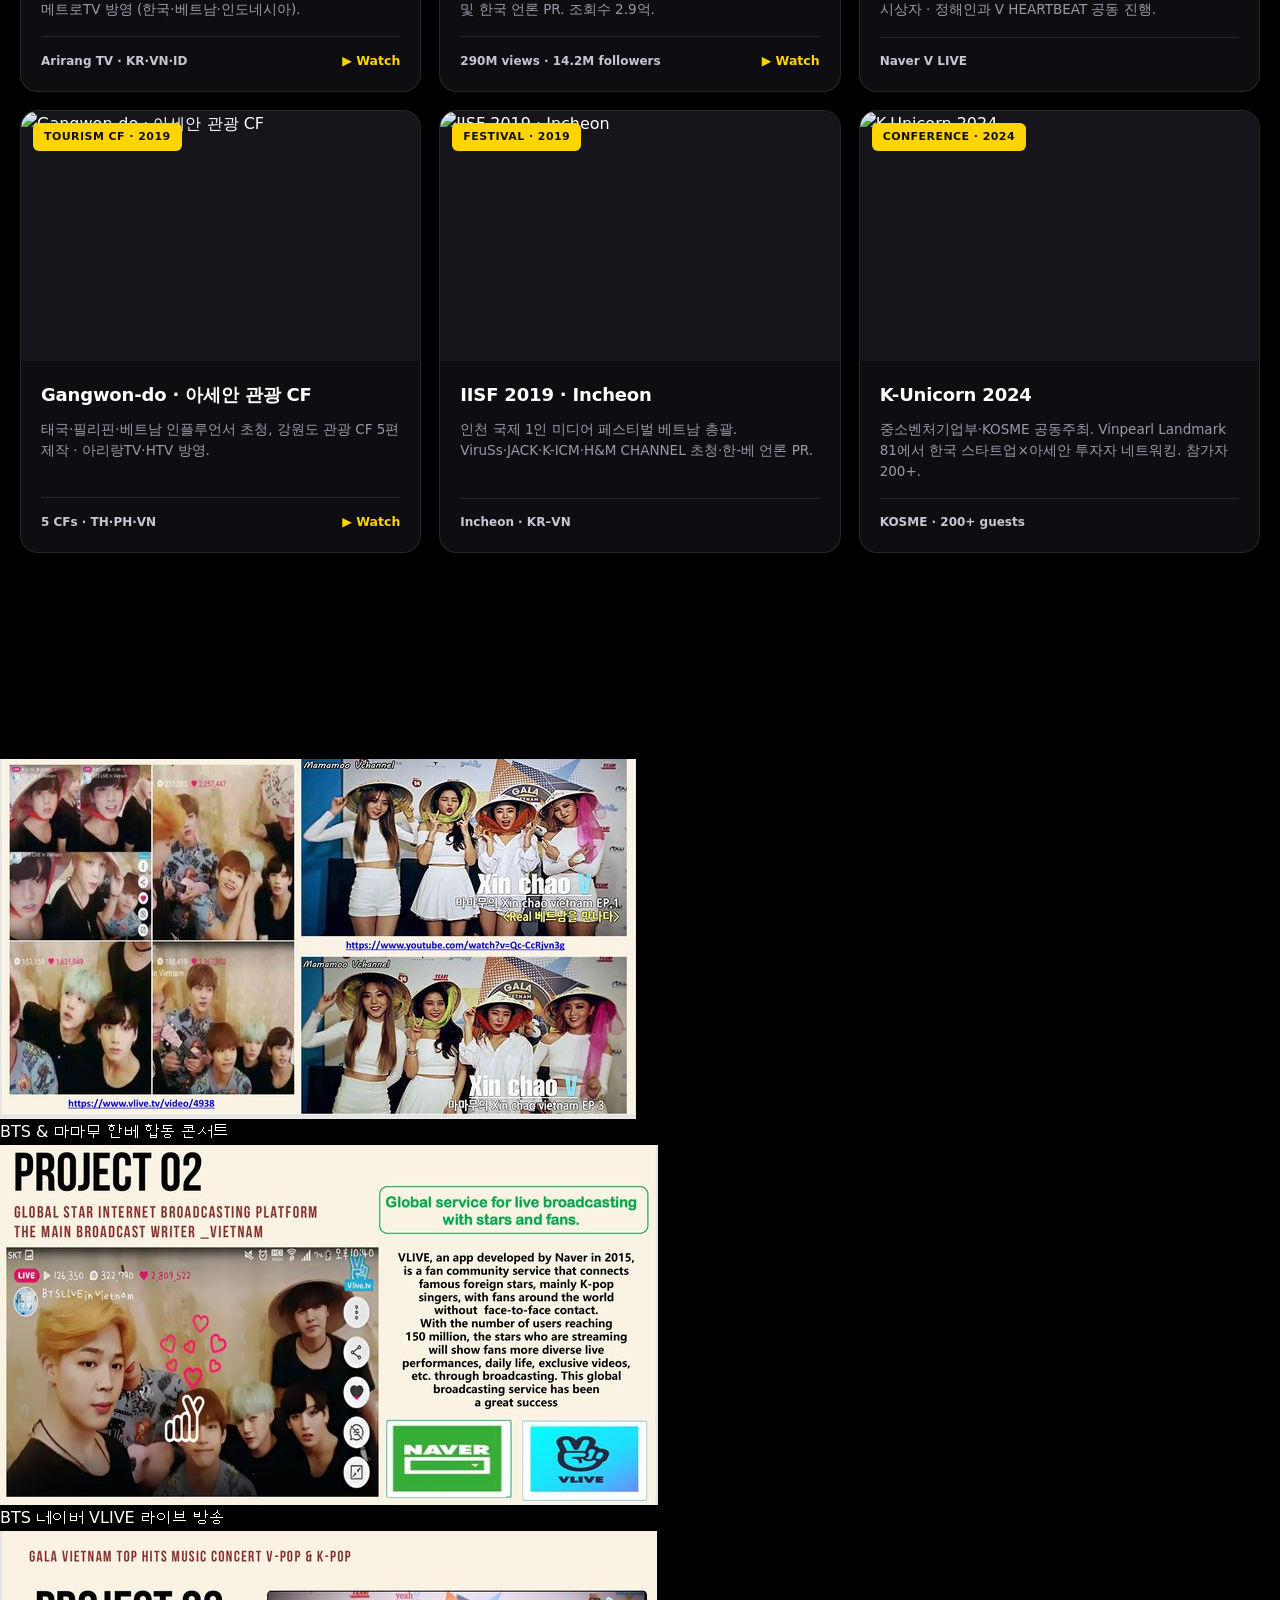
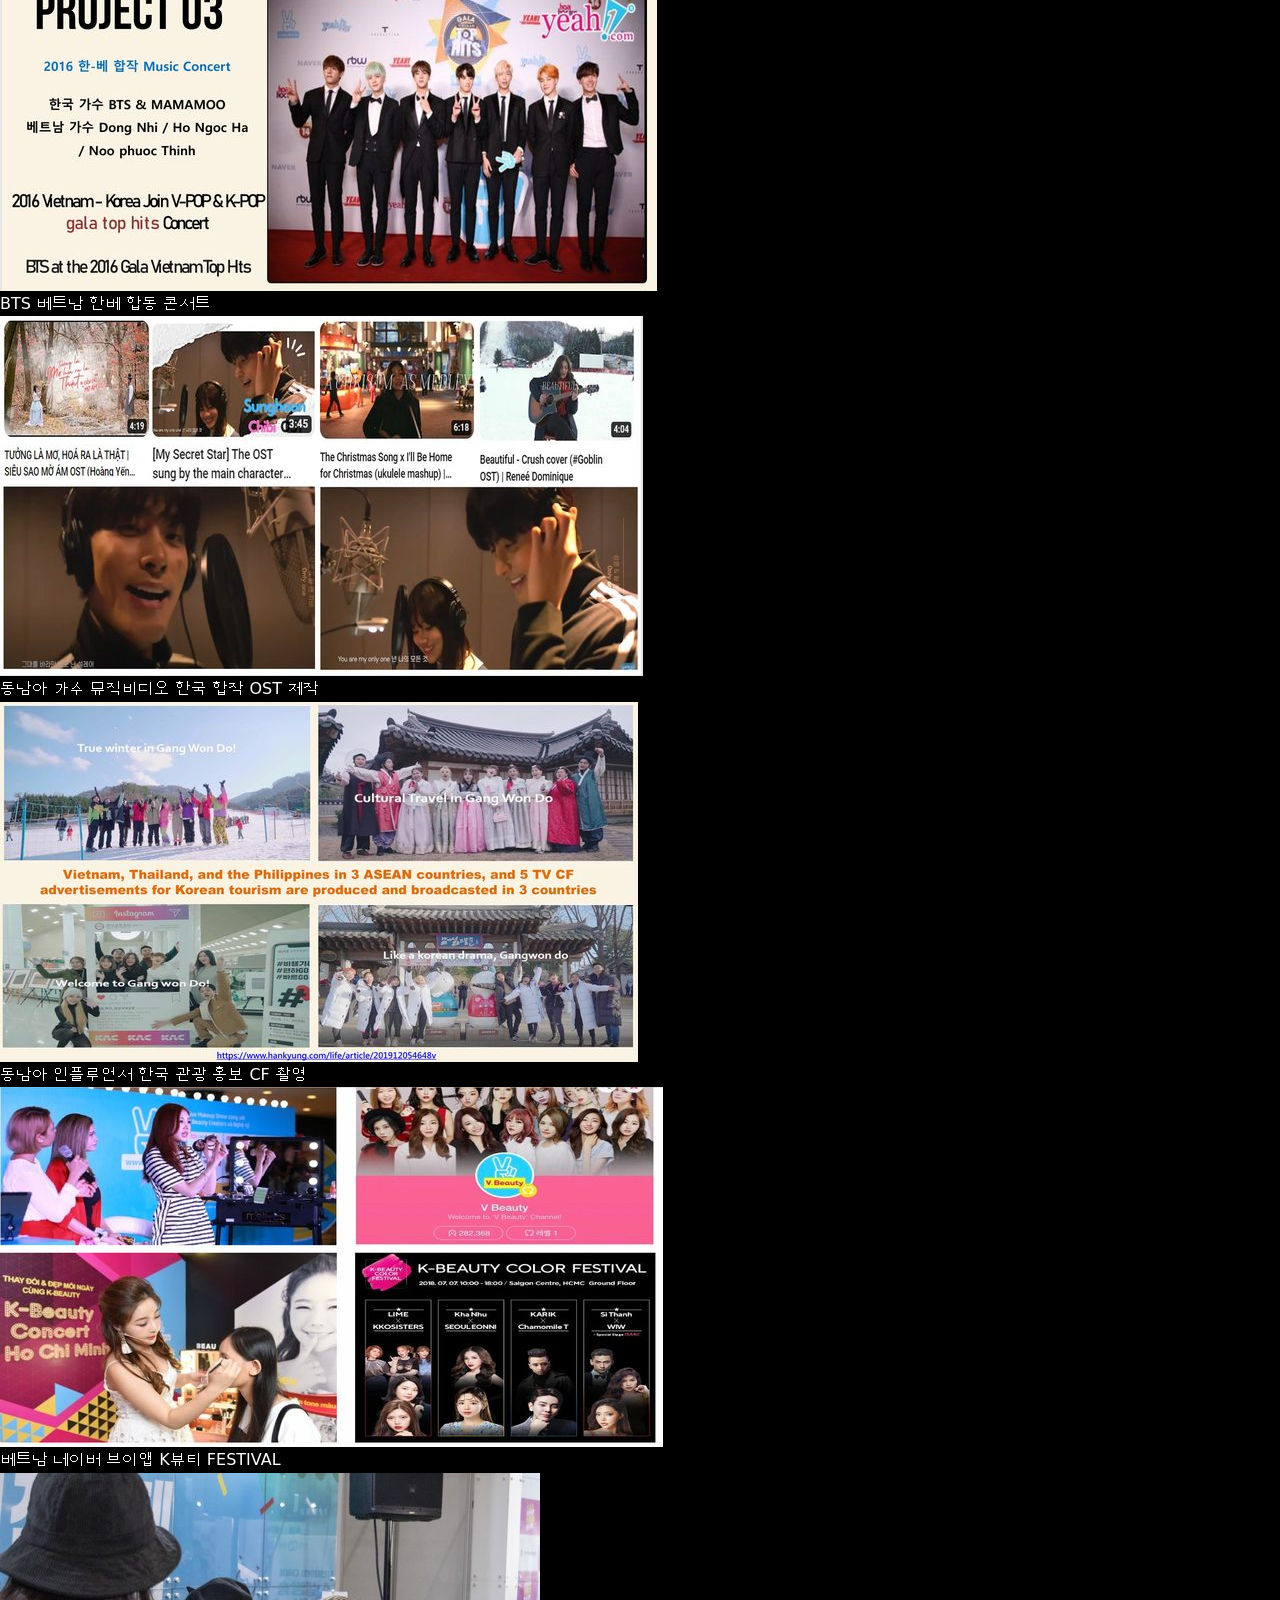
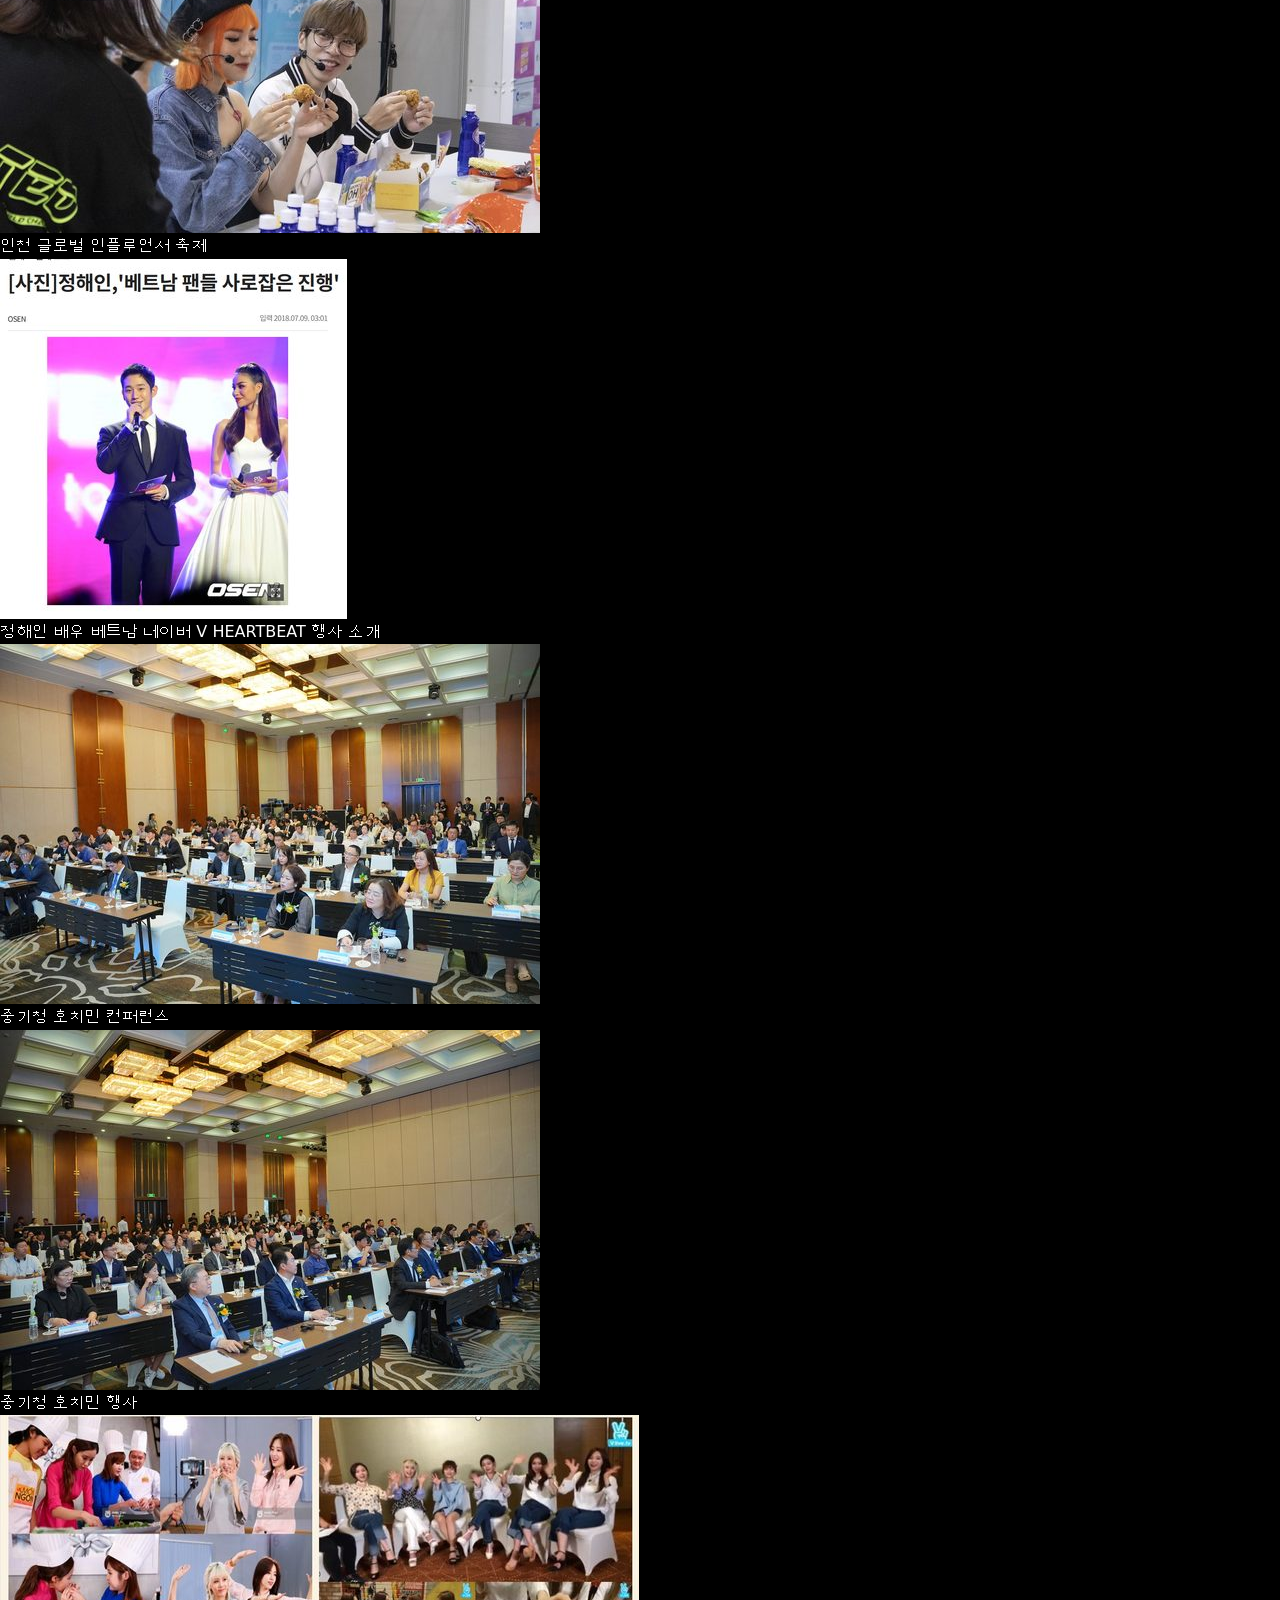
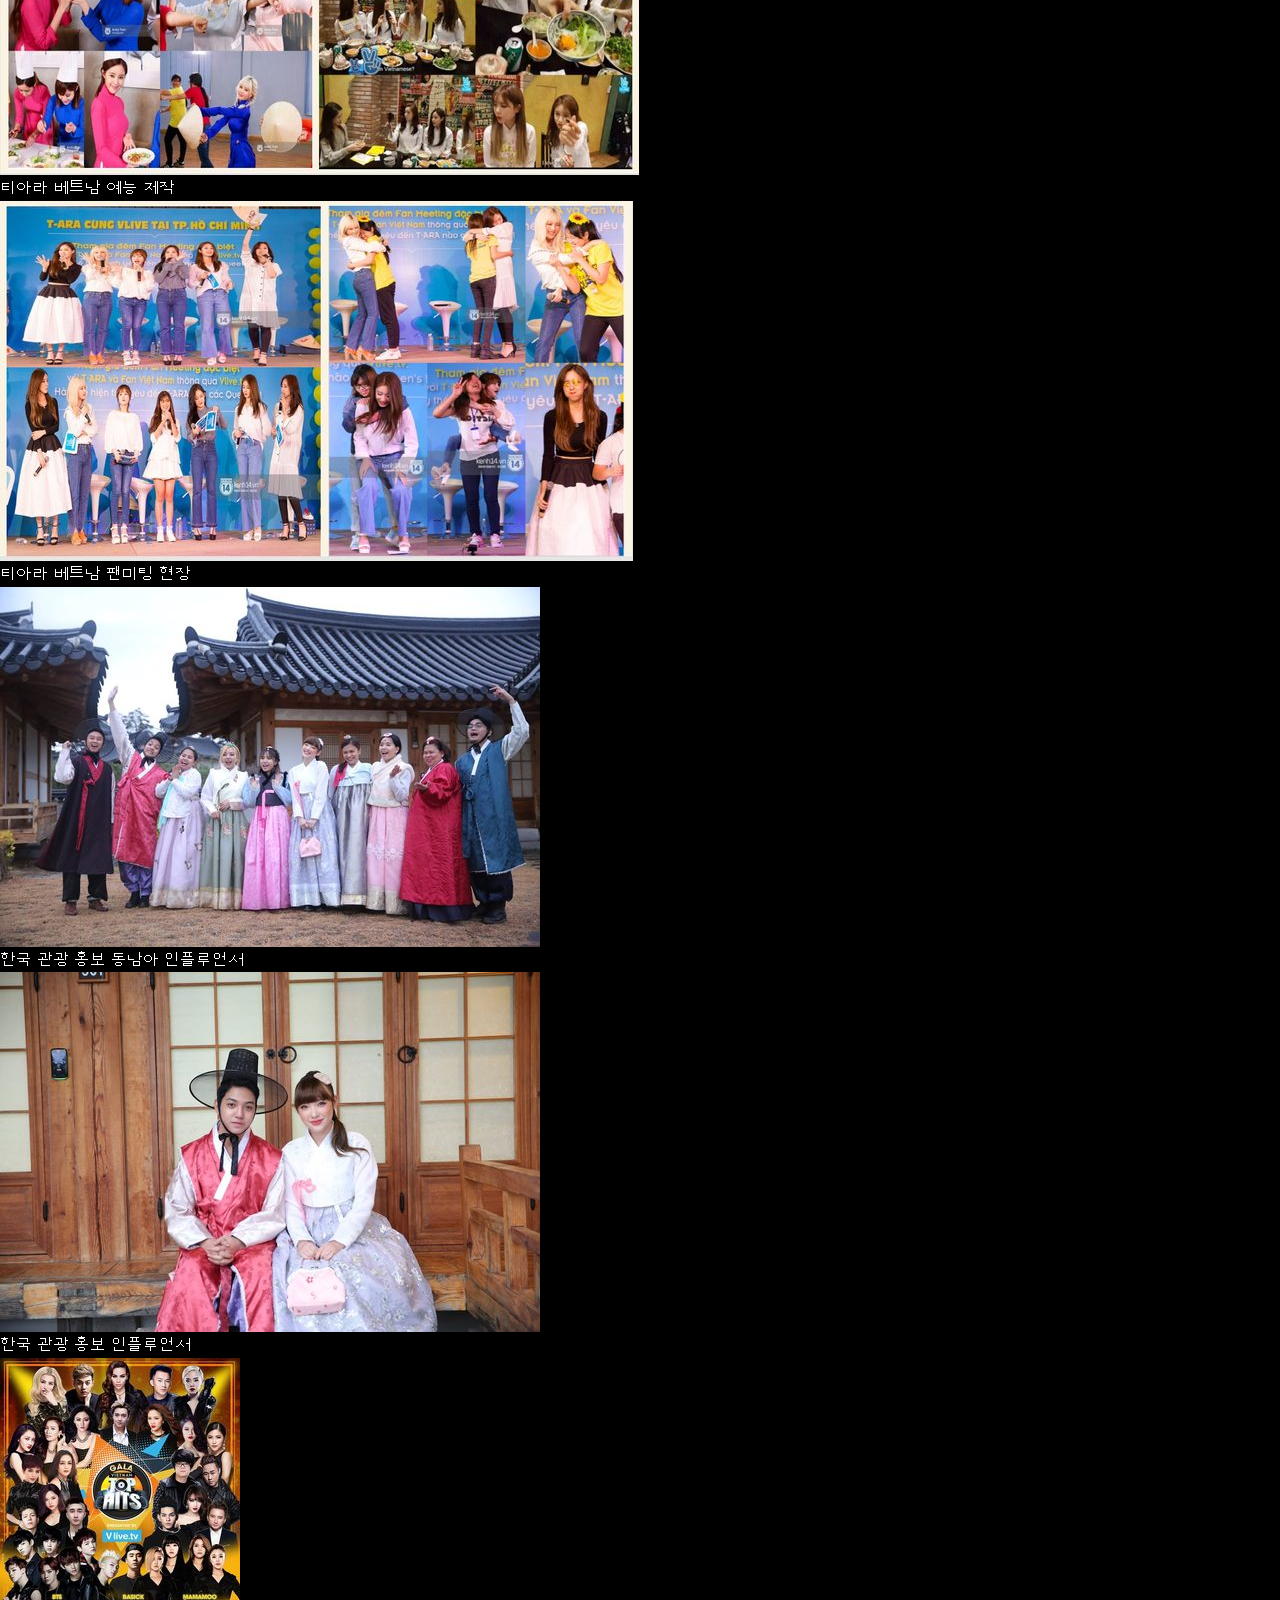
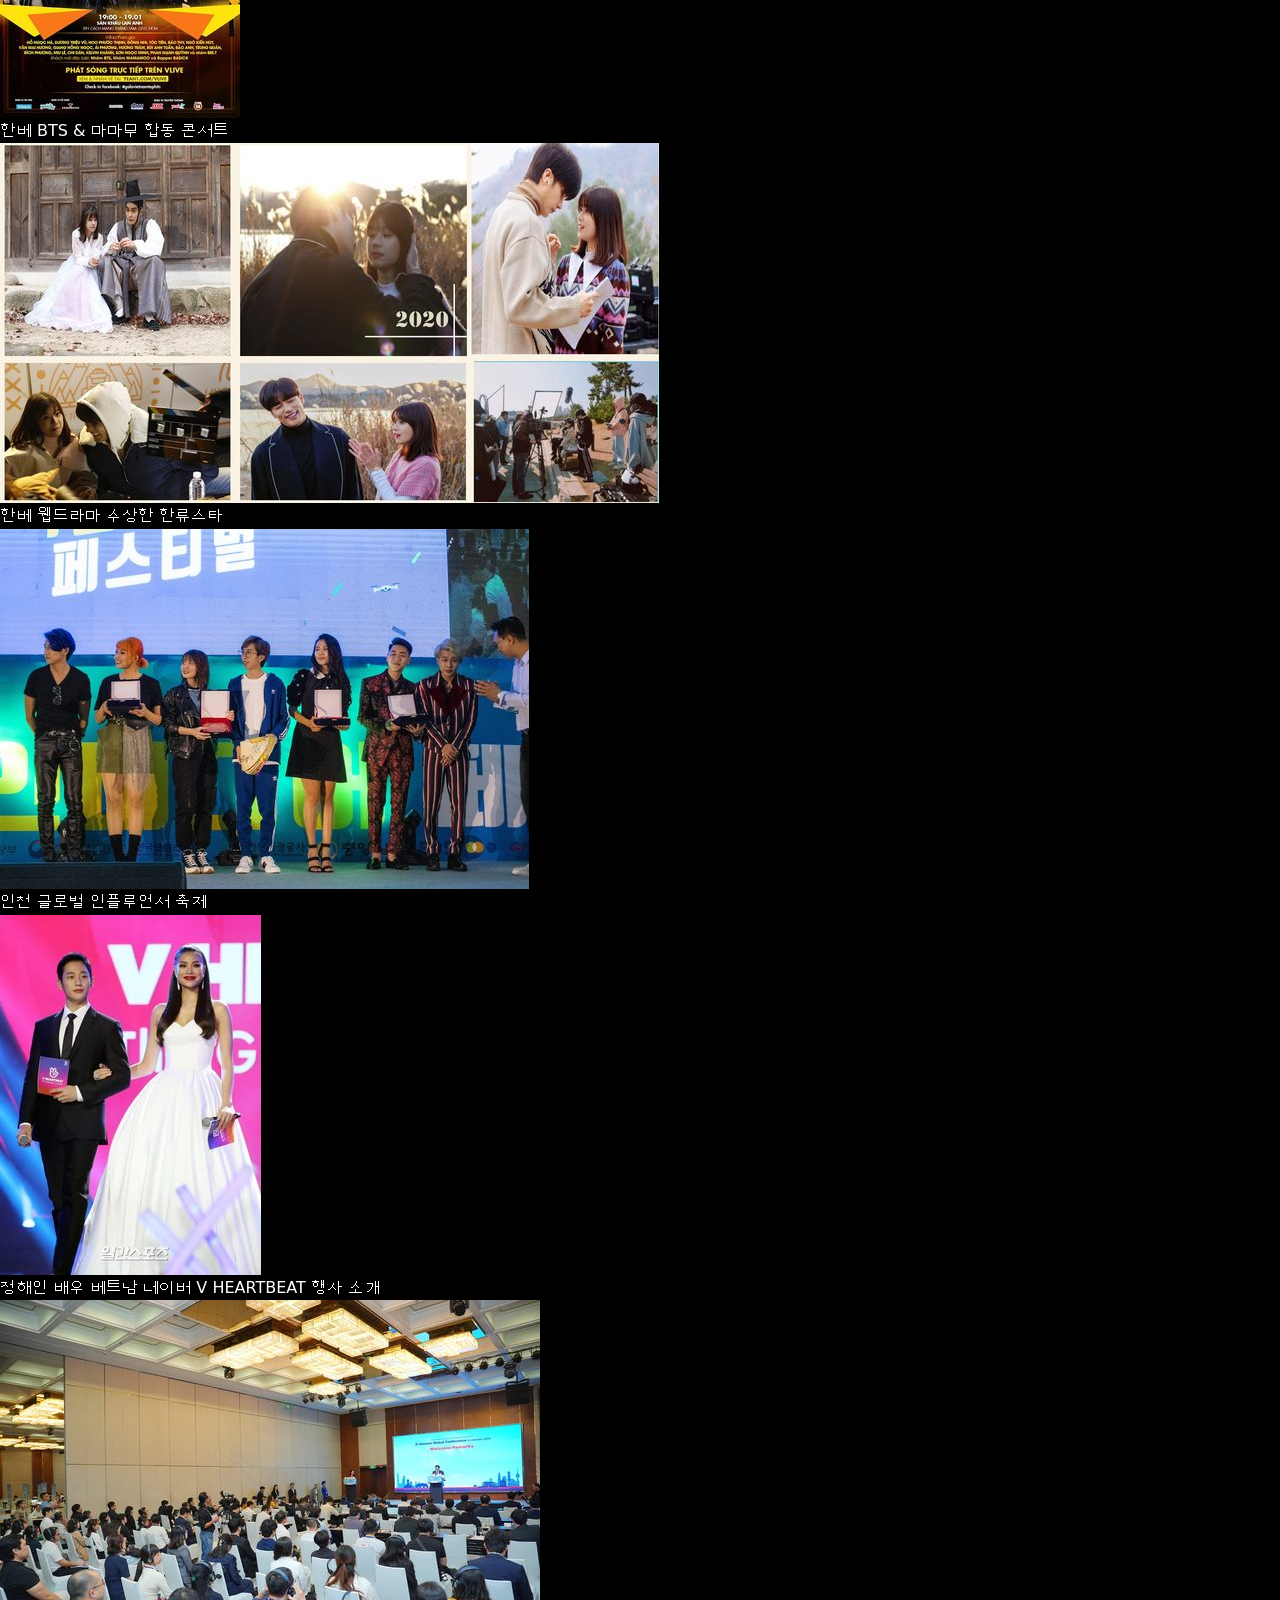
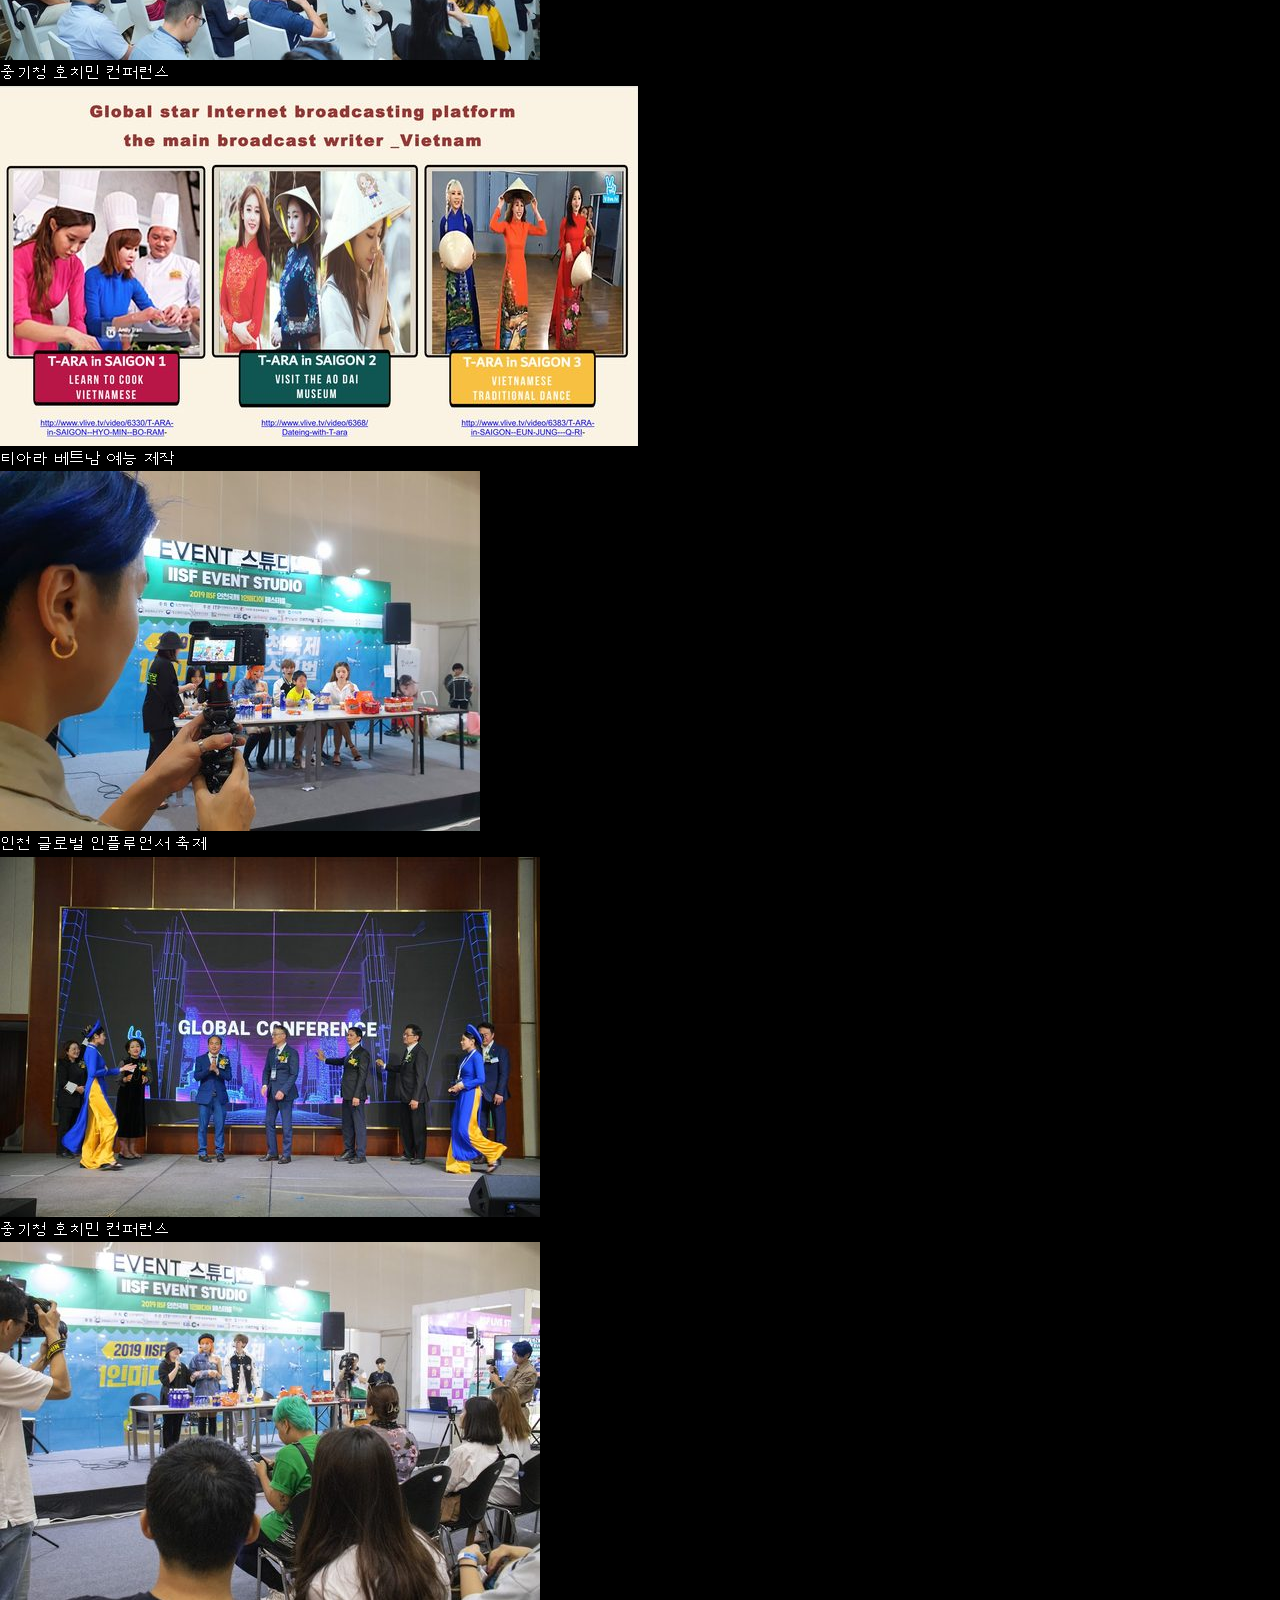
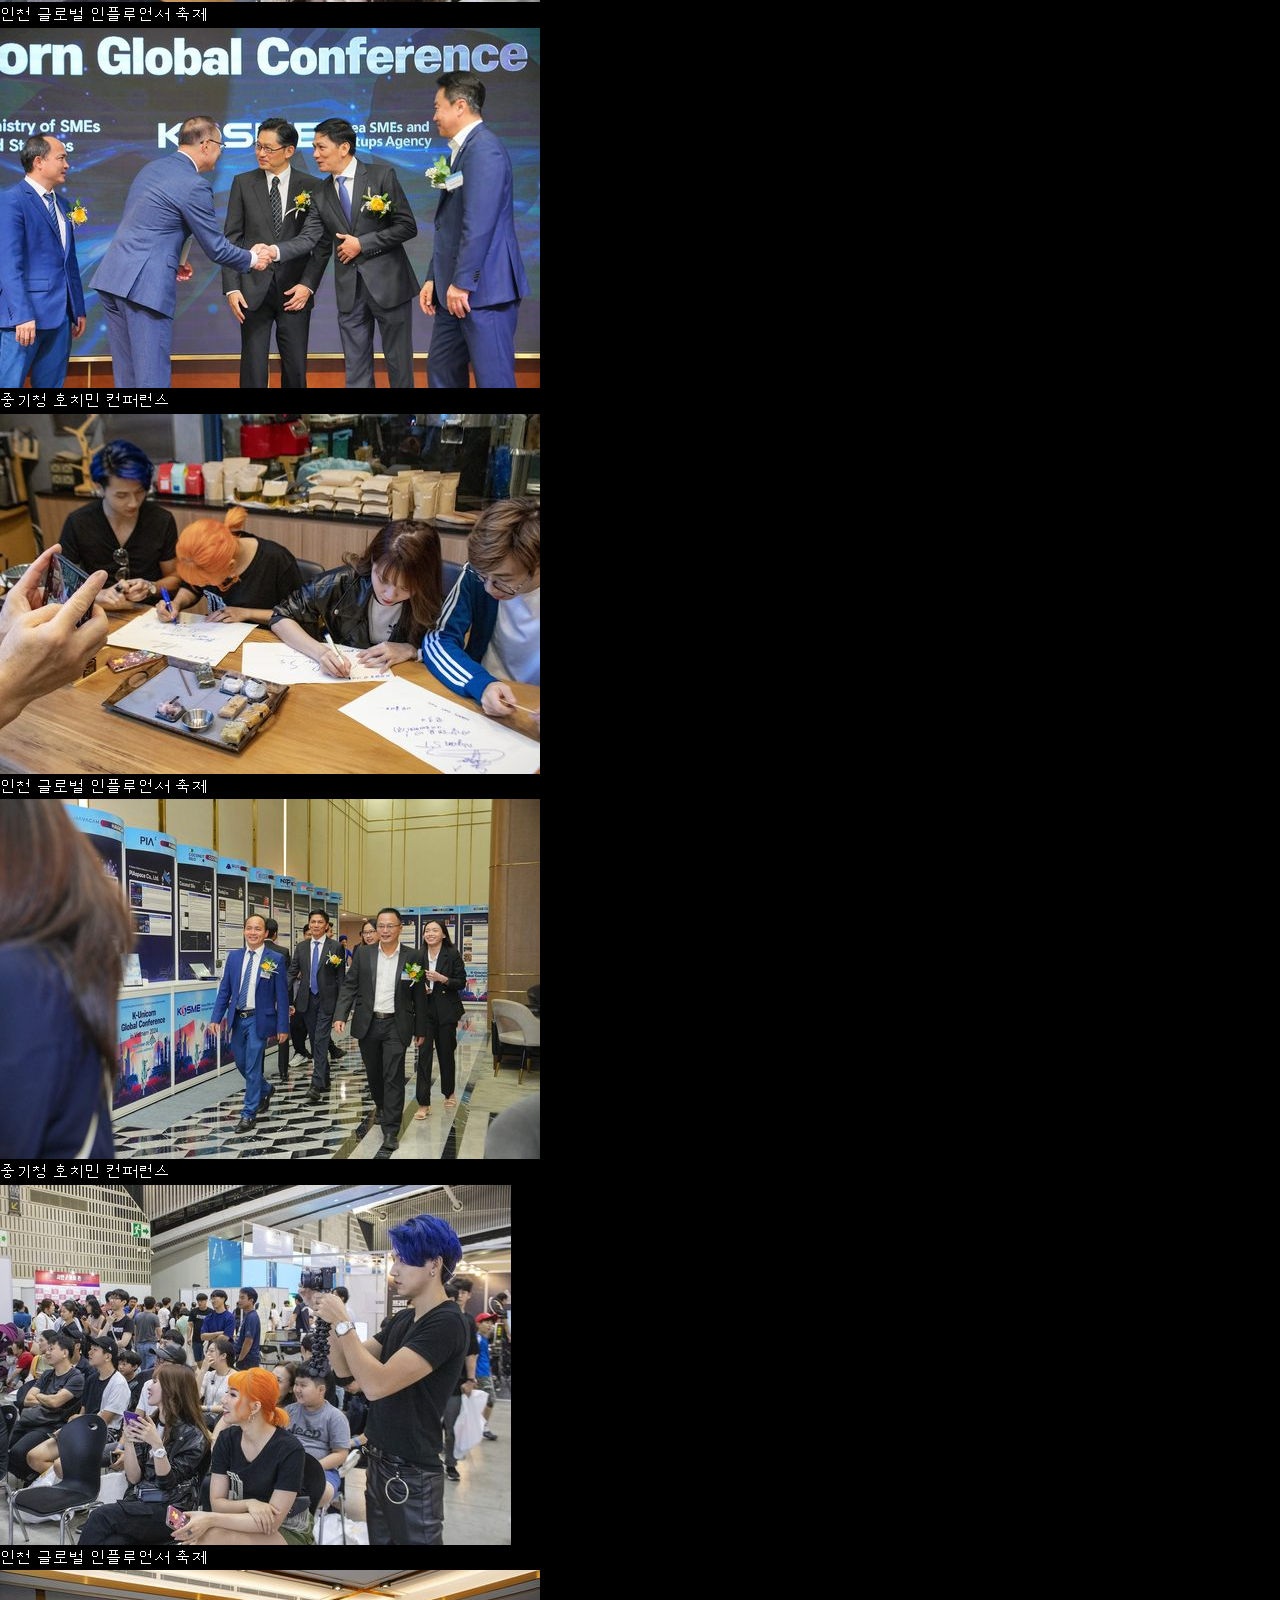
==== commit 76614df4: "Add files via upload" ====
--- a/index.html
+++ b/index.html
@@ -20,7 +20,6 @@
       <span class="eyebrow"><span class="dot"></span><span data-i18n="hero.fs"></span></span>
       <h1 class="display"><span data-i18n="hero.title1"></span> <em data-i18n="hero.title2"></em></h1>
       <p class="lead" data-i18n="hero.lead"></p>
-      <div class="hero-chain" id="heroChain"></div>
       <div class="hero-cta">
         <a class="btn btn-y" href="influencers.html" data-i18n="cta.explore"></a>
         <a class="btn btn-ghost" href="contact.html" data-i18n="cta.brand"></a>
@@ -50,18 +49,28 @@
   <span data-i18n="marquee"></span><span data-i18n="marquee"></span>
 </div></div>
 
-<!-- ① ONE-STOP SOLUTION (3-step spine) -->
-<section class="sec wrap">
-  <div class="sec-head reveal"><div class="kicker" data-i18n="sys.kicker"></div>
-    <h2 data-i18n="sys.title"></h2><p data-i18n="sys.sub"></p></div>
-  <div class="sol" id="flowGrid"></div>
+<!-- ① ONE-STOP PIPELINE (7-step, matches CEO infographic) -->
+<section class="sec wrap">
+  <div class="sec-head reveal" style="max-width:880px"><div class="kicker" data-i18n="sys.kicker"></div>
+    <h2 data-i18n="sys.title"></h2></div>
+  <div class="sys-points reveal">
+    <span><b>🌐</b><span data-i18n="sys.p1"></span></span>
+    <span><b>🎯</b><span data-i18n="sys.p2"></span></span>
+    <span><b>📈</b><span data-i18n="sys.p3"></span></span>
+  </div>
+  <div class="pipe" id="flowGrid"></div>
+  <div class="pipe-band reveal">
+    <span class="pb-ico">🔗</span>
+    <span class="pb-txt" data-i18n="sys.band"></span>
+    <span class="pb-arrow">→</span>
+  </div>
 </section>
 
 <!-- ② INFLUENCER POOL (핵심 엔진) -->
 <section class="sec wrap">
   <div class="sec-head reveal"><div class="kicker" data-i18n="home.infl.title"></div>
     <h2 data-i18n="home.infl.sub"></h2></div>
-  <div class="infl-grid" id="inflGrid" data-limit="8"></div>
+  <div class="infl-grid" id="inflGrid" data-limit="10"></div>
   <div class="center" style="margin-top:34px"><a class="btn btn-y" href="influencers.html" data-i18n="cta.explore"></a></div>
 </section>
 
@@ -87,6 +96,15 @@
   <div class="sec-head reveal"><div class="kicker" data-i18n="proj.title"></div>
     <h2 data-i18n="proj.title"></h2><p data-i18n="proj.sub"></p></div>
   <div class="proj-grid" id="projGrid"></div>
+</section>
+
+<!-- PROJECT HISTORY (auto-scroll gallery) -->
+<section class="sec" id="history">
+  <div class="wrap">
+    <div class="sec-head reveal"><div class="kicker" data-i18n="hist.kicker"></div>
+      <h2 data-i18n="hist.title"></h2><p data-i18n="hist.sub"></p></div>
+  </div>
+  <div class="hist-marquee" id="histMarquee" aria-label="Project history"></div>
 </section>
 
 <!-- NETWORK (아시아 커버리지) -->
@@ -179,5 +197,6 @@
 <footer></footer>
 <script src="js/data.js"></script>
 <script src="js/media.js"></script>
+<script src="js/history-data.js"></script>
 <script src="js/app.js"></script>
 </body></html>
--- a/css/style.css
+++ b/css/style.css
@@ -58,9 +58,9 @@
 .nav-toggle{display:none;background:none;border:none;color:#fff;font-size:26px;cursor:pointer}
 
 /* ---------- Hero ---------- */
-.hero{padding:74px 0 40px;position:relative;overflow:hidden}
+.hero{padding:74px 0 104px;position:relative;overflow:hidden}
 /* ocean wave animation */
-.ocean{position:absolute;left:0;right:0;bottom:0;width:100%;height:120px;z-index:0;pointer-events:none;
+.ocean{position:absolute;left:0;right:0;bottom:0;width:100%;height:84px;z-index:0;opacity:.85;pointer-events:none;
   -webkit-mask-image:linear-gradient(90deg,transparent,#000 12%,#000 88%,transparent);mask-image:linear-gradient(90deg,transparent,#000 12%,#000 88%,transparent)}
 .ocean .waves{width:100%;height:100%}
 .ocean .wparallax>use{animation:wmove 26s cubic-bezier(.55,.5,.45,.5) infinite}
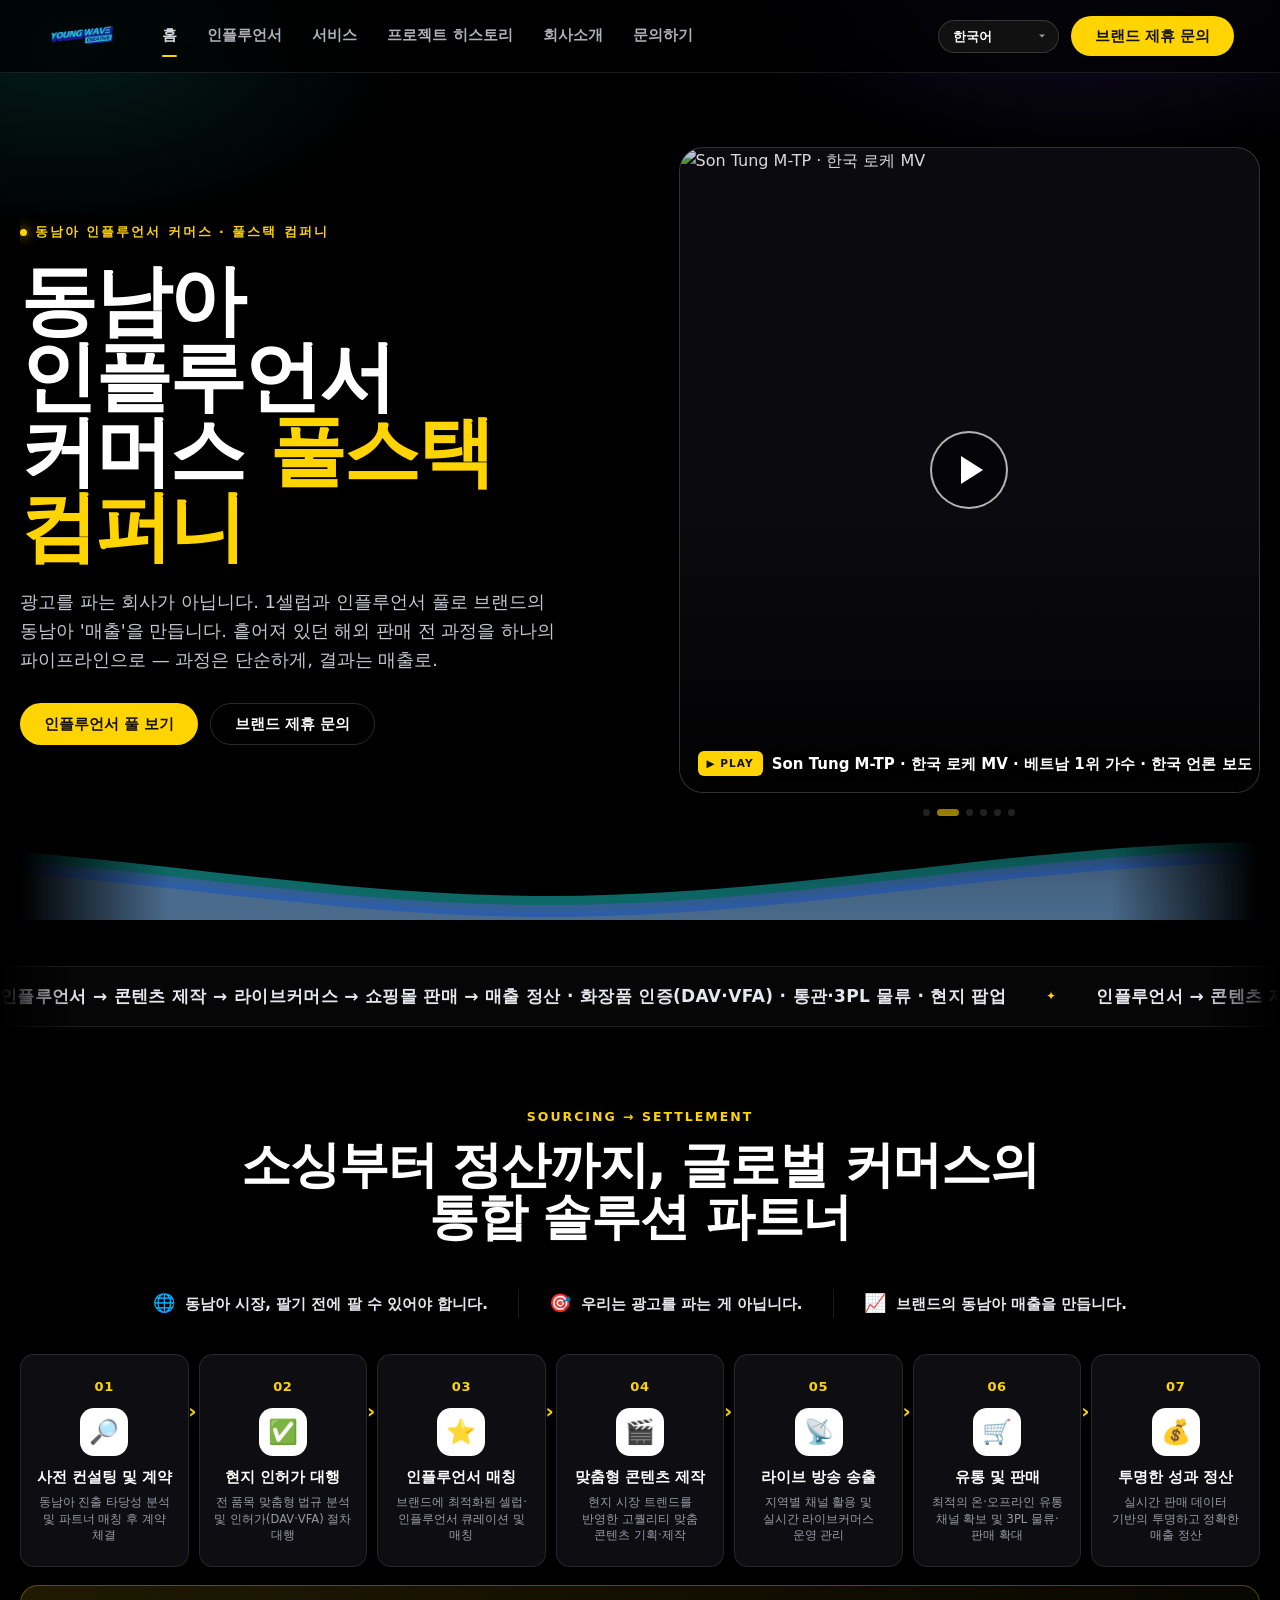
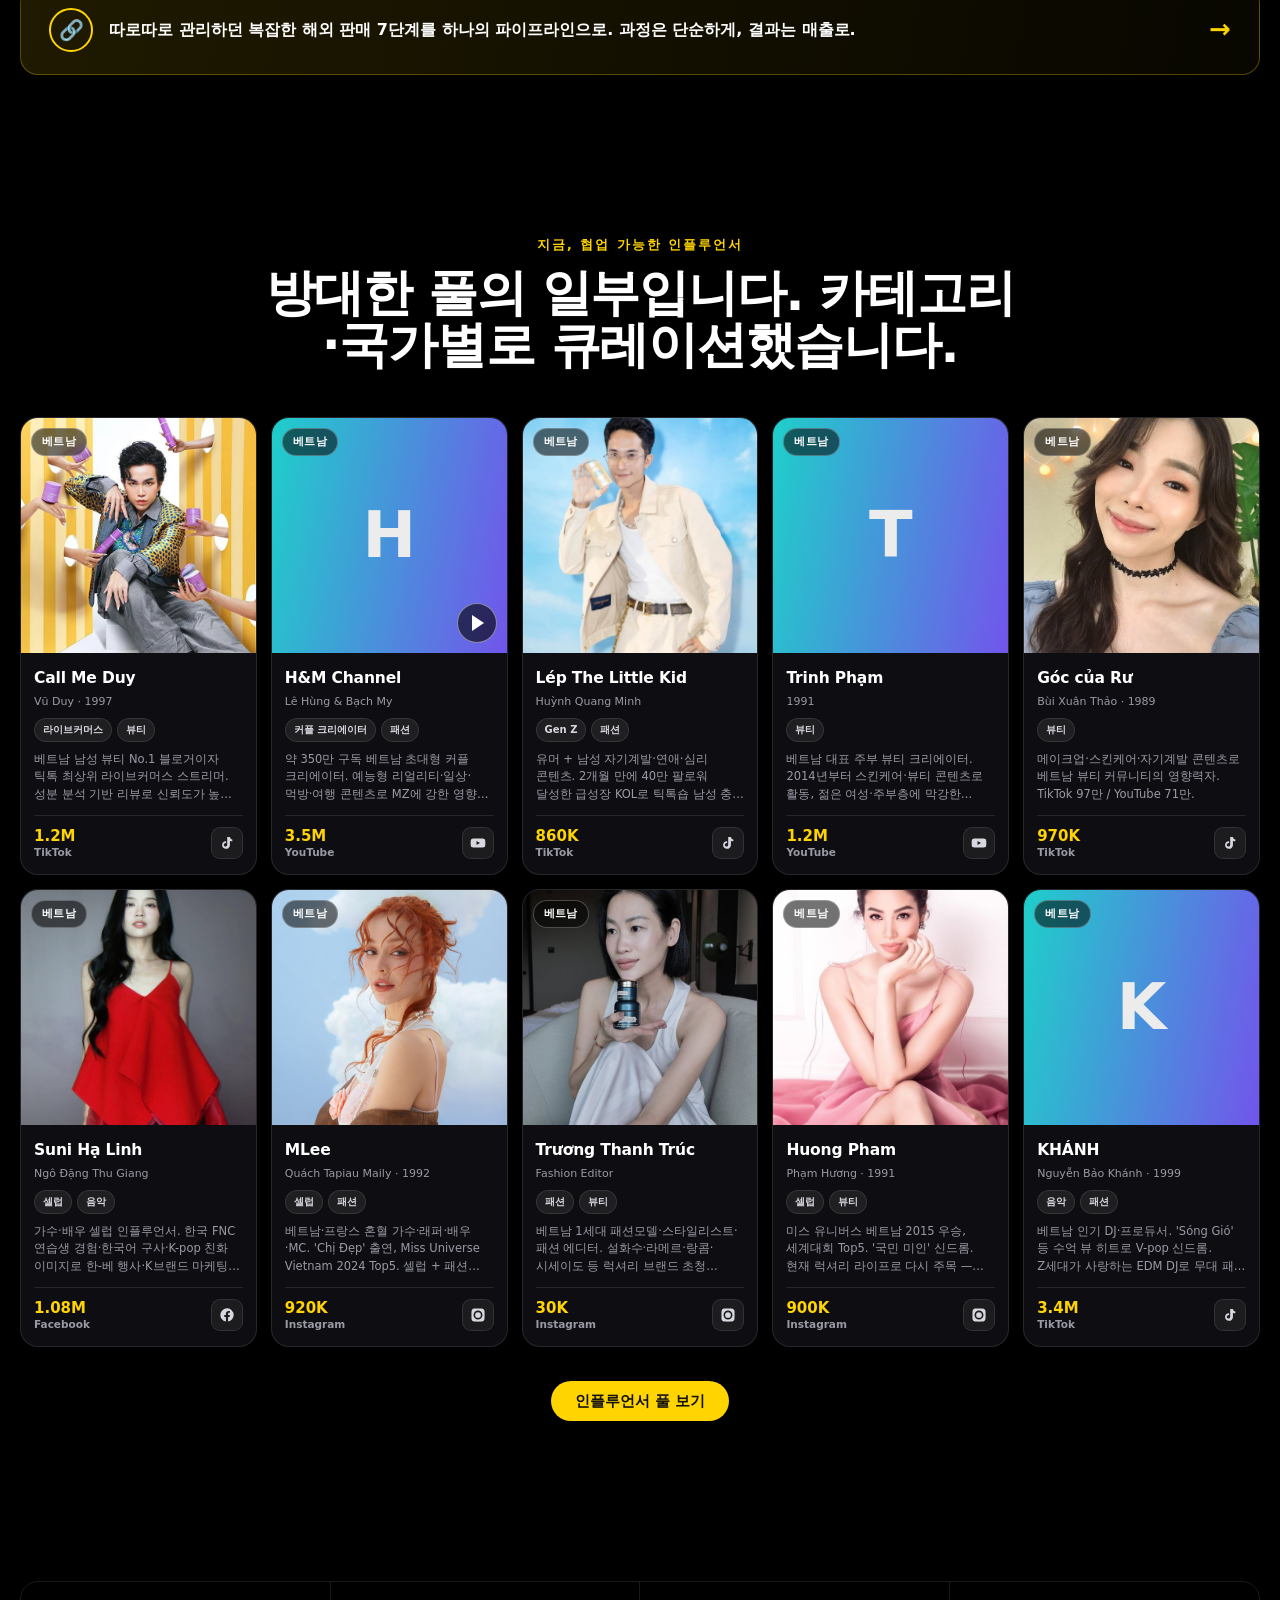
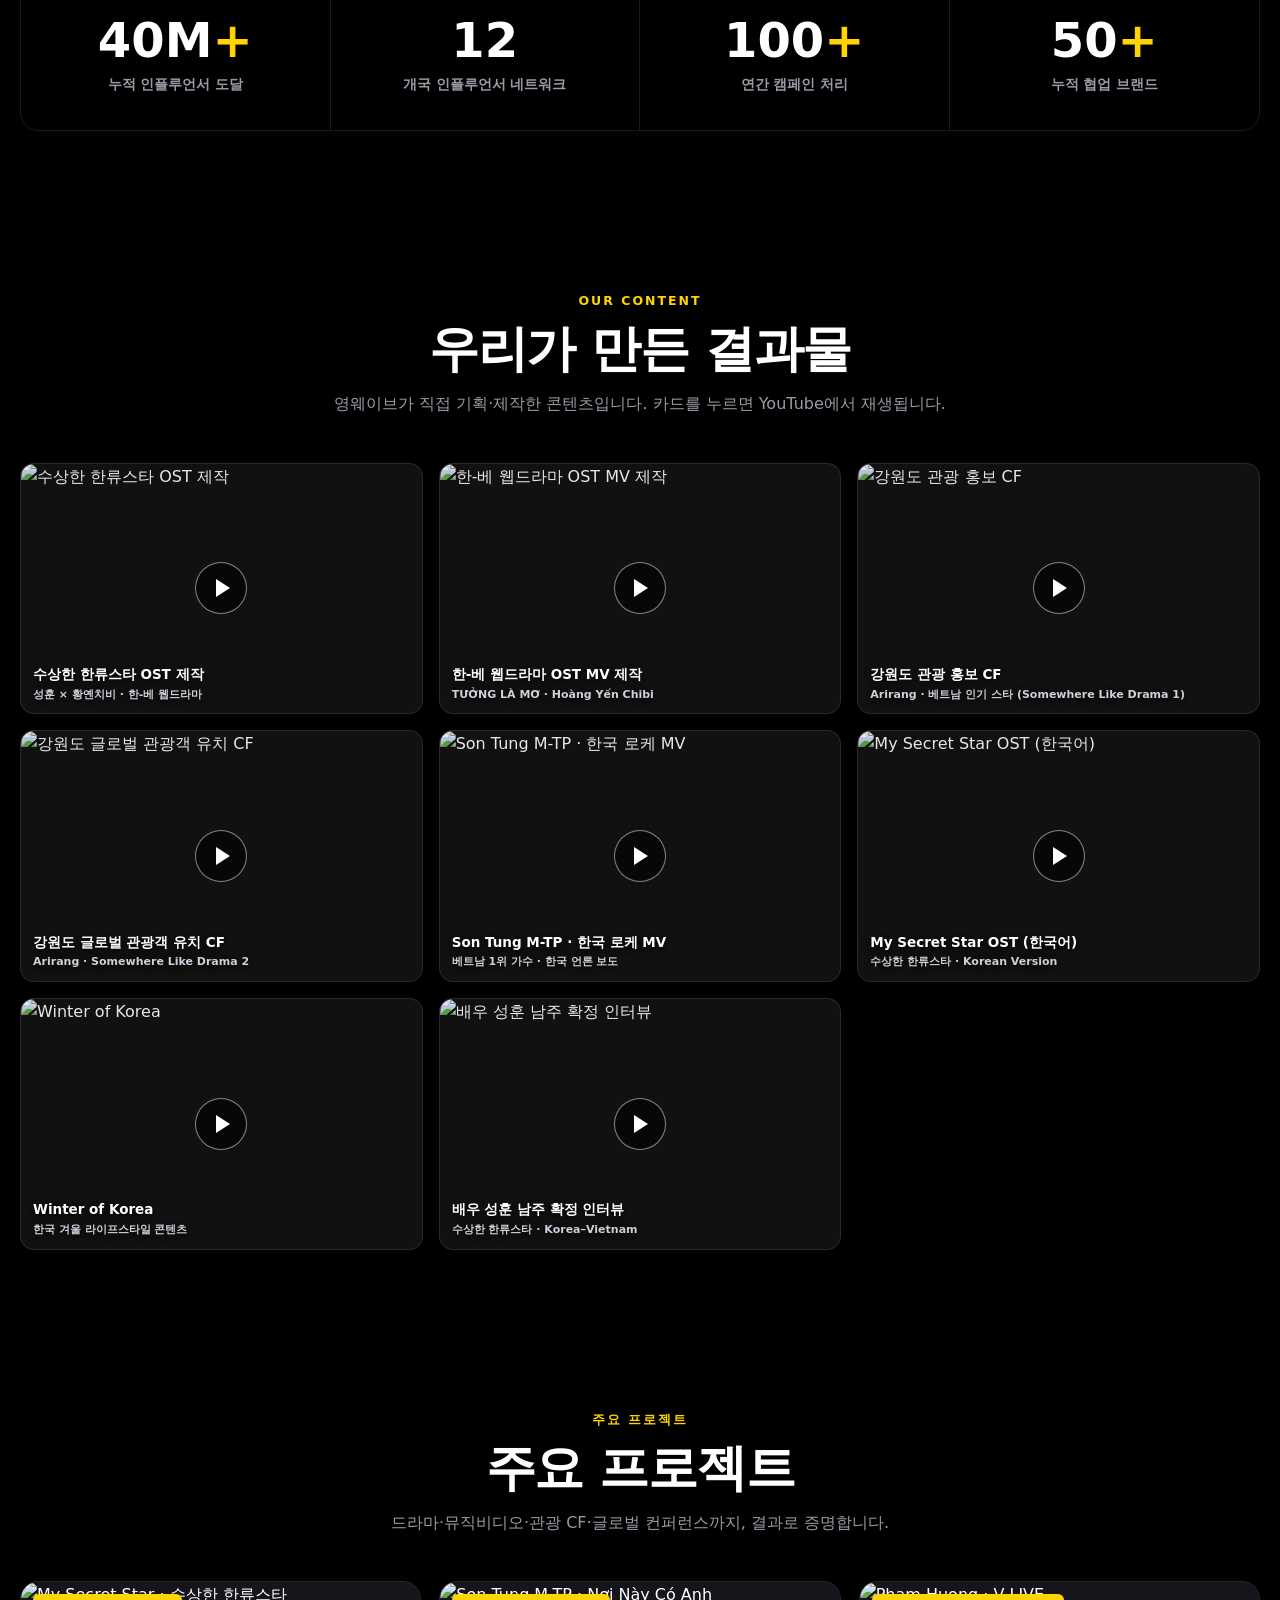
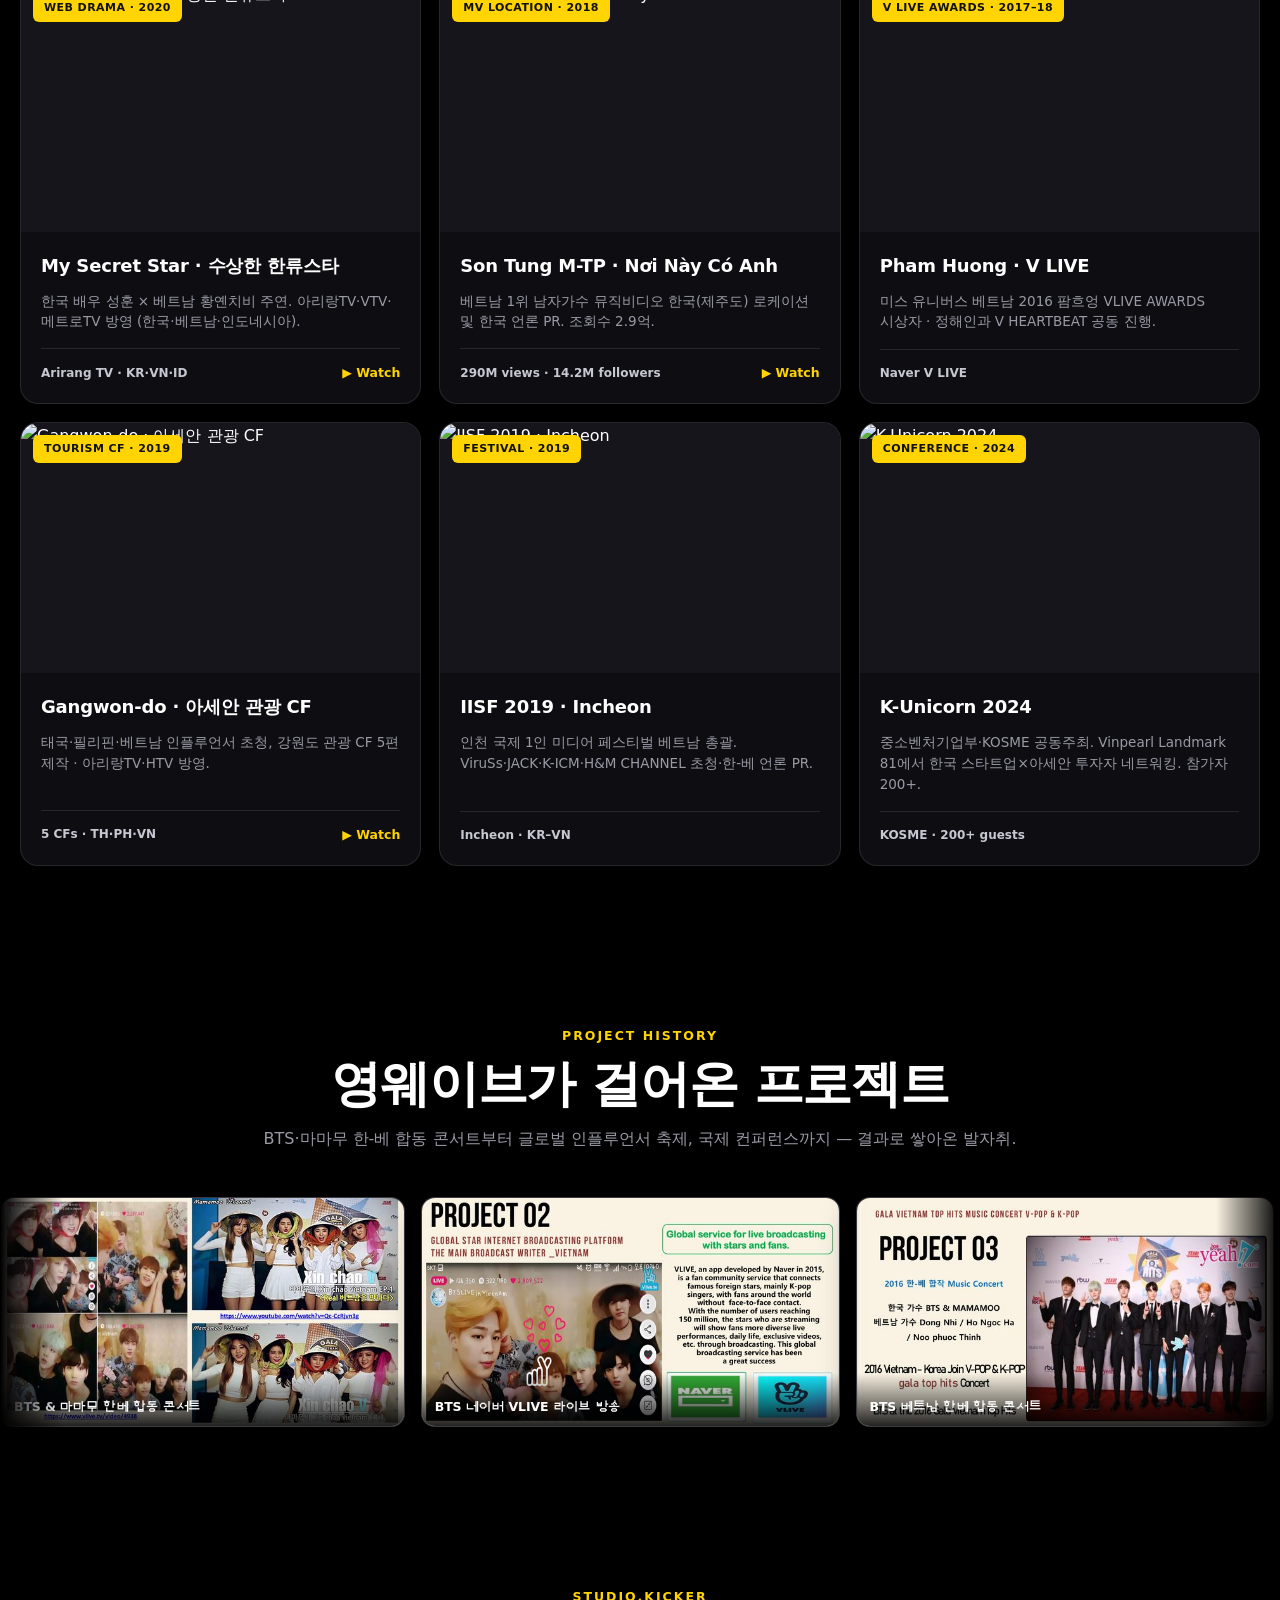
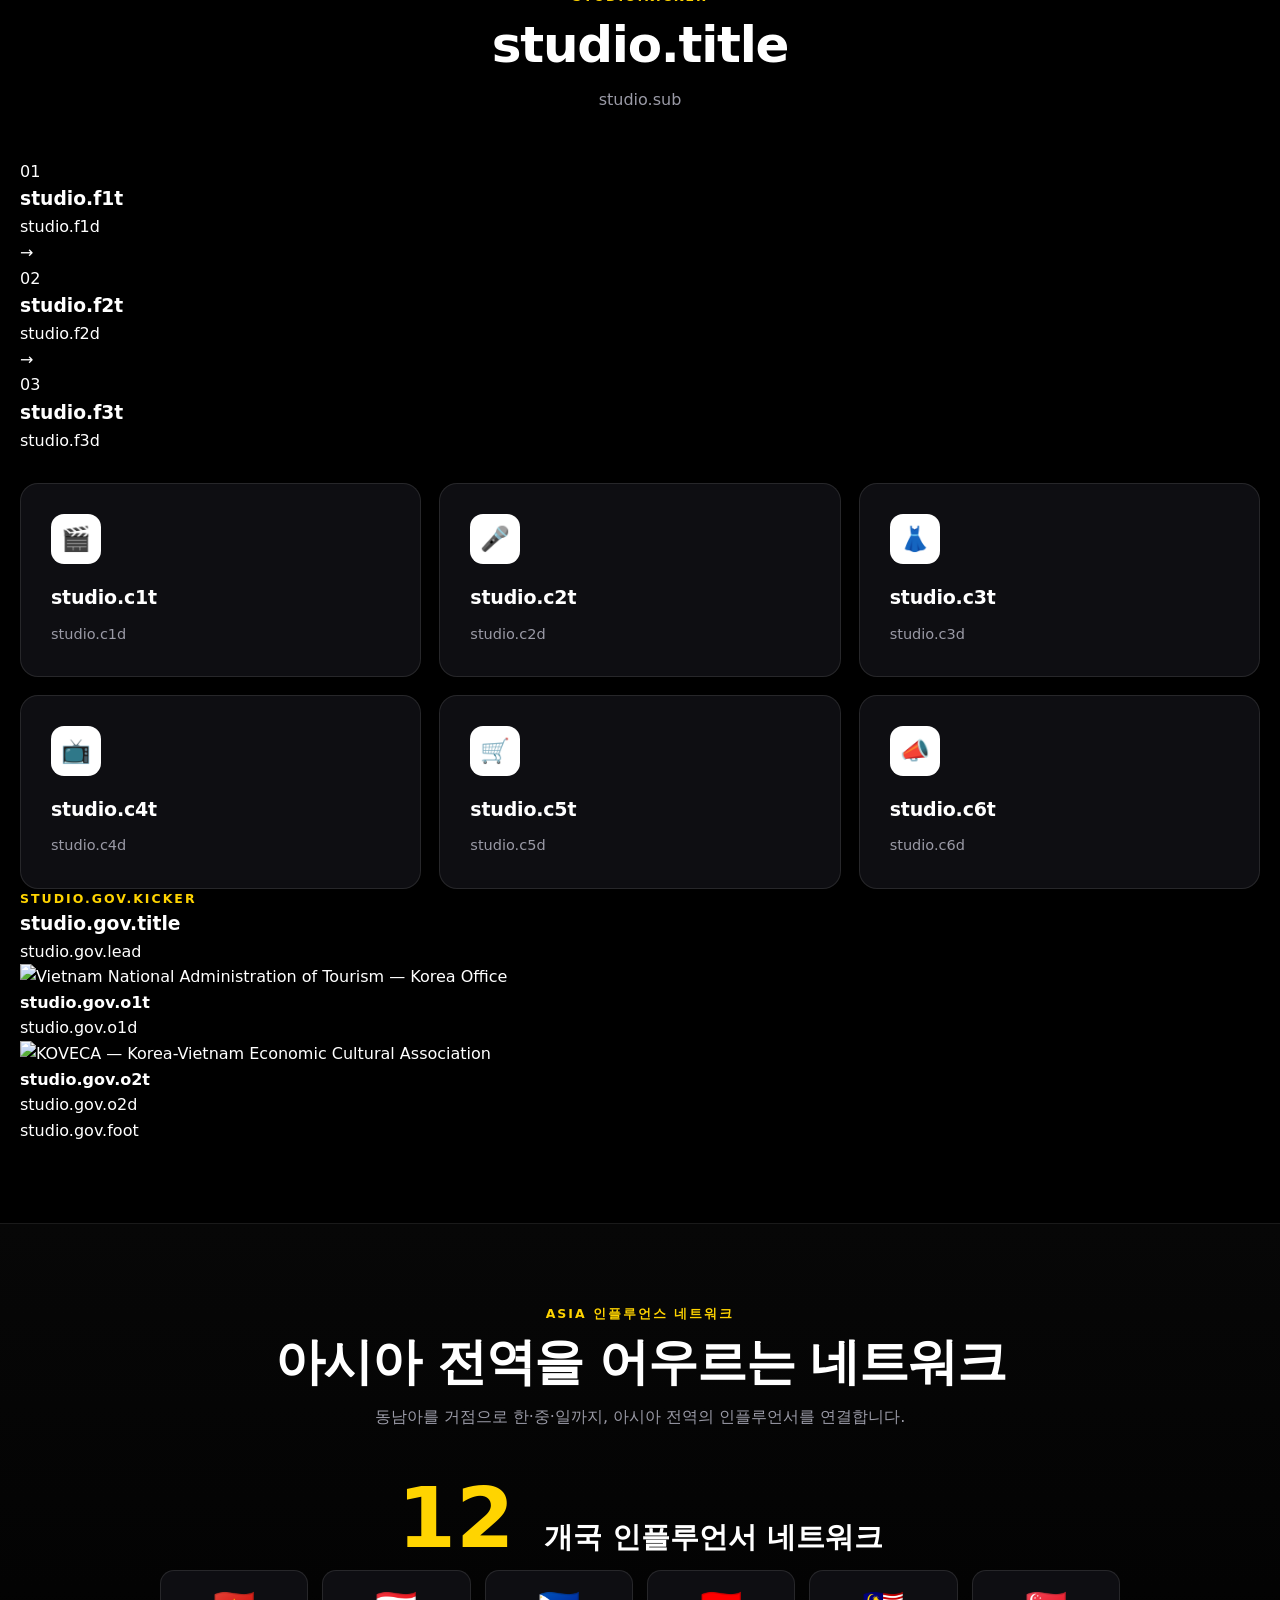
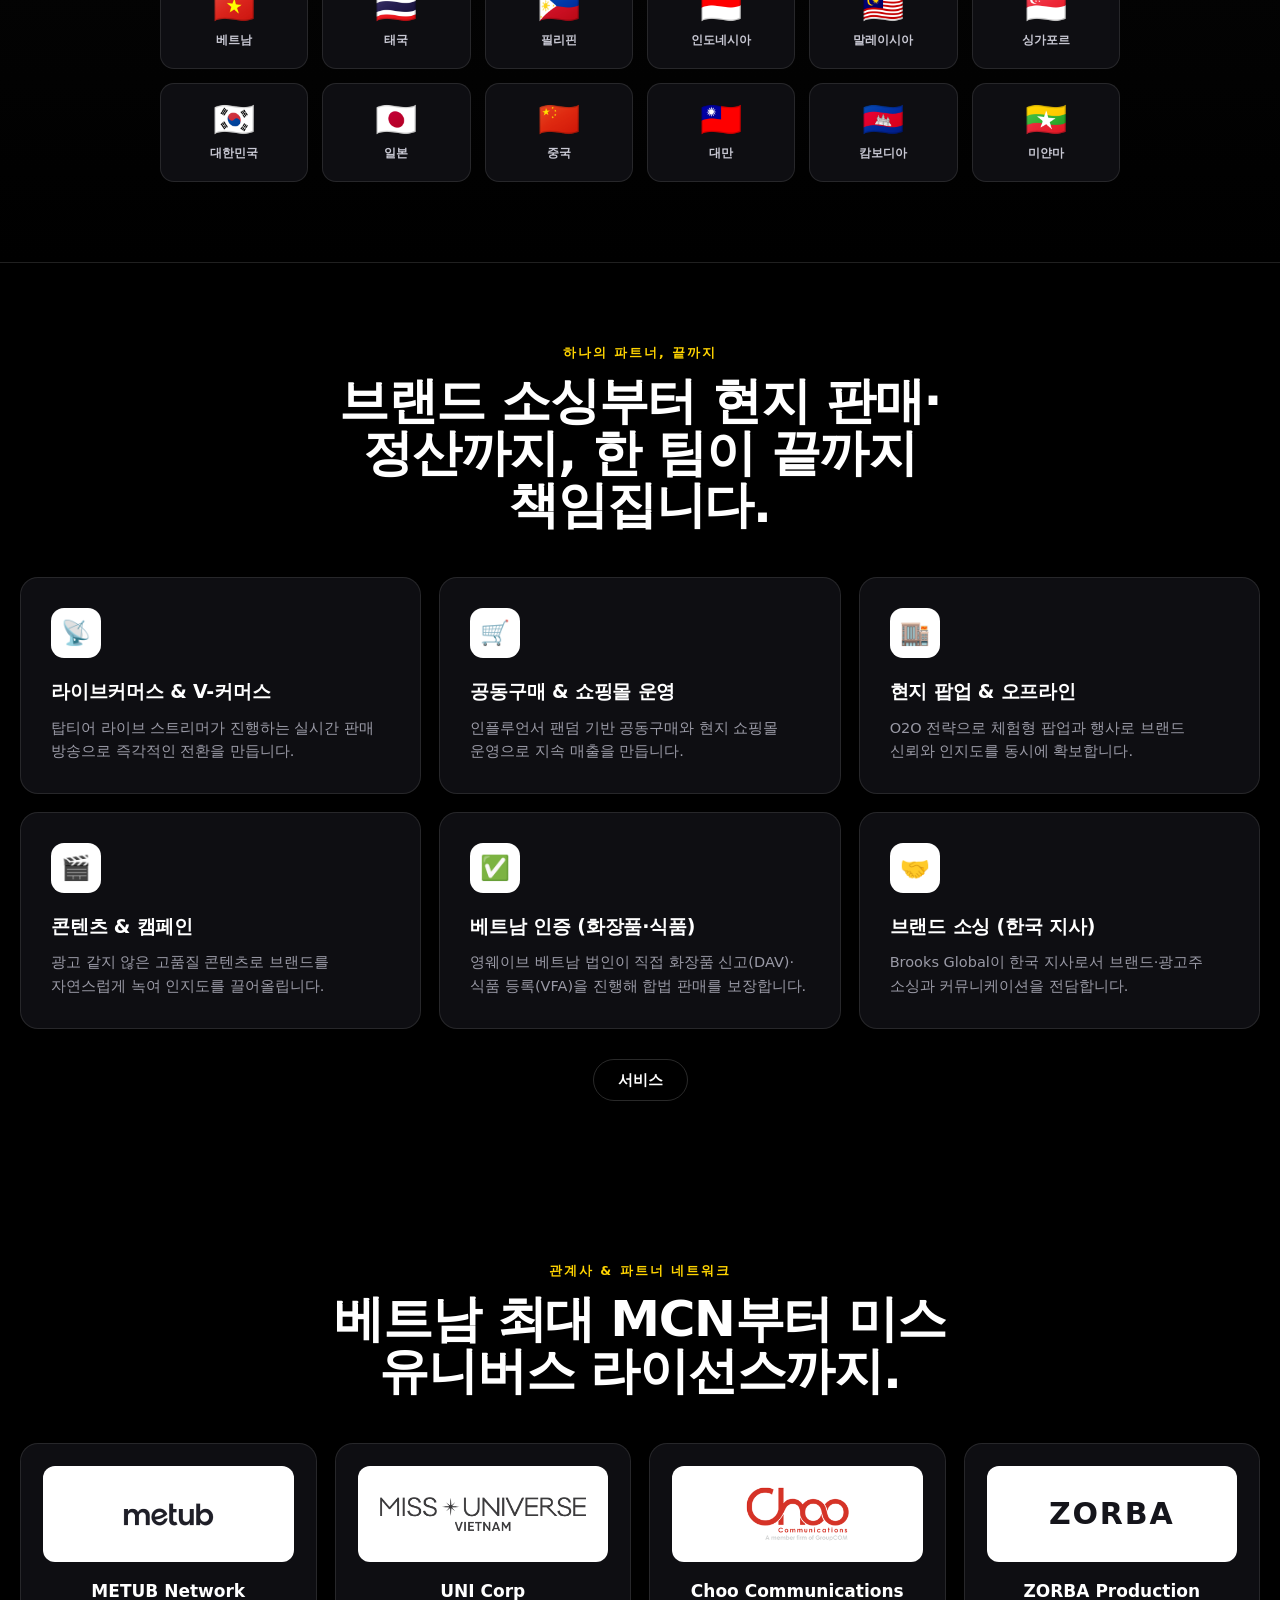
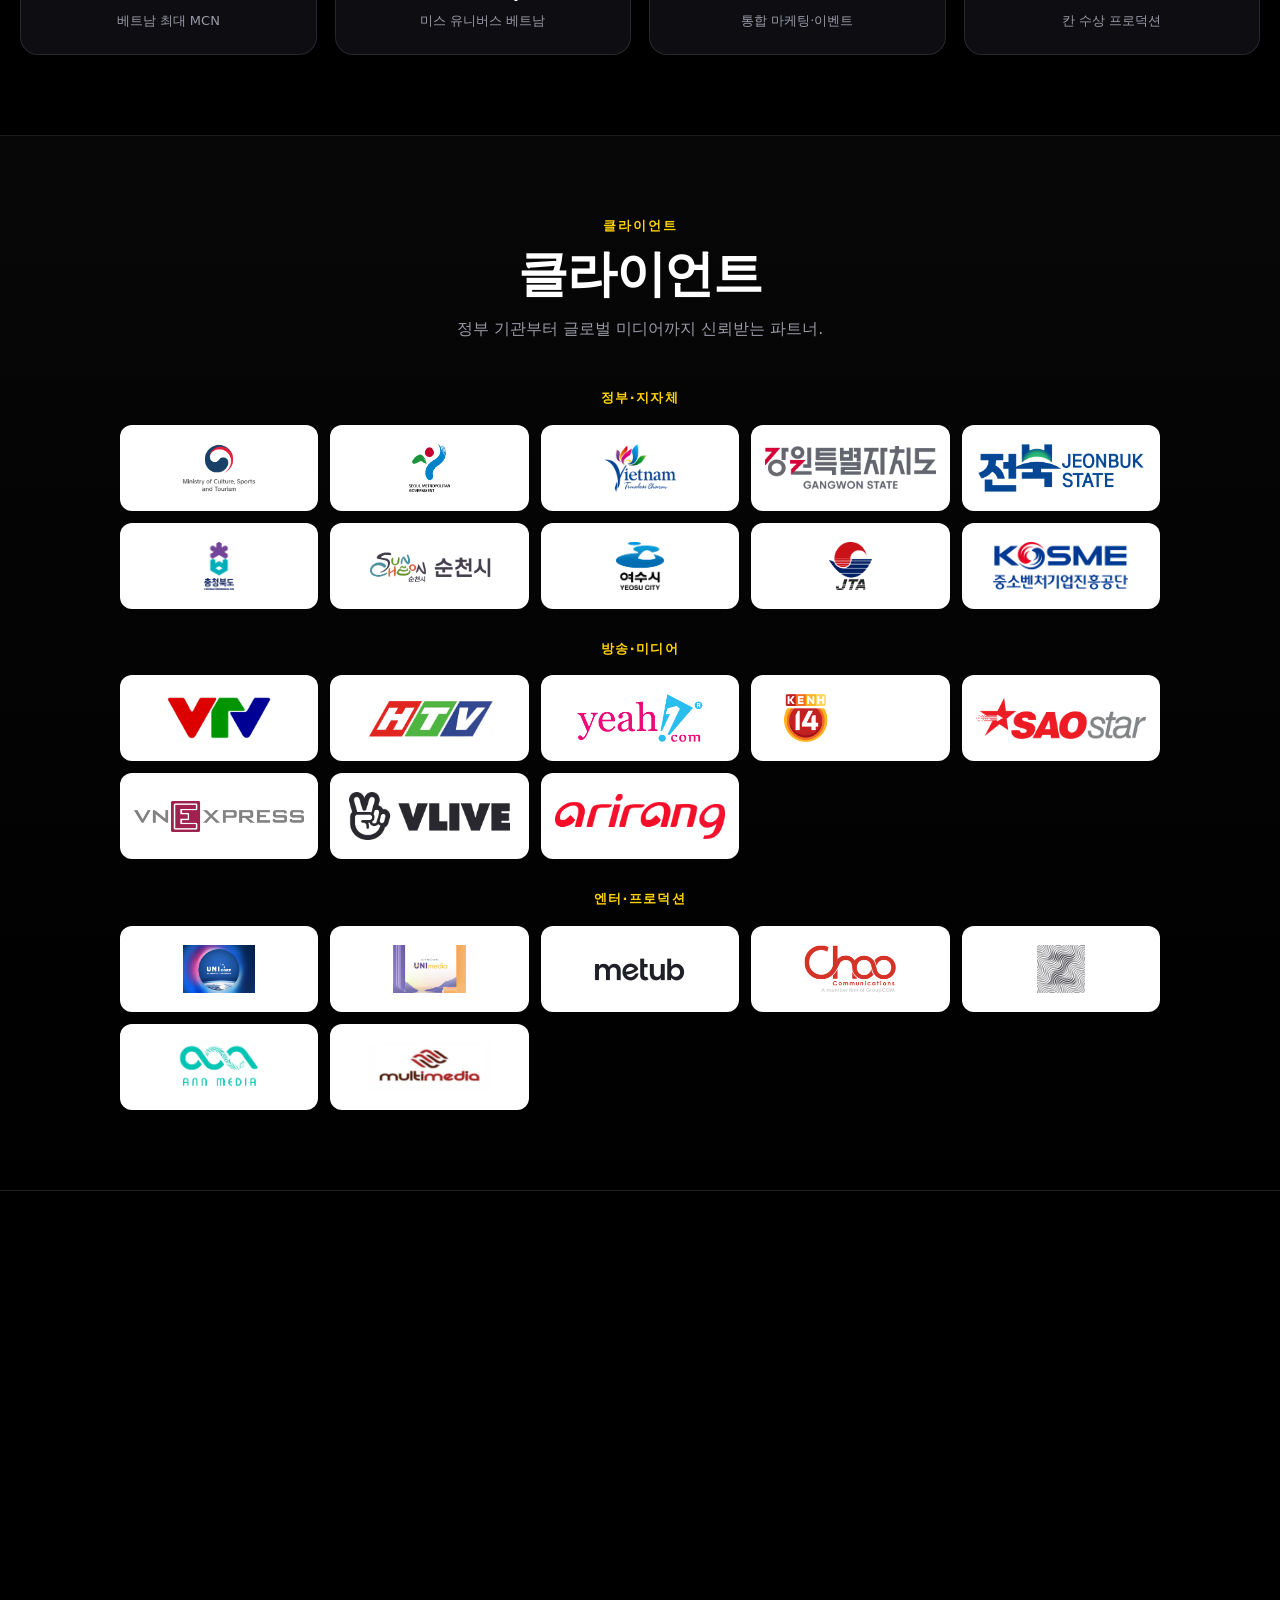
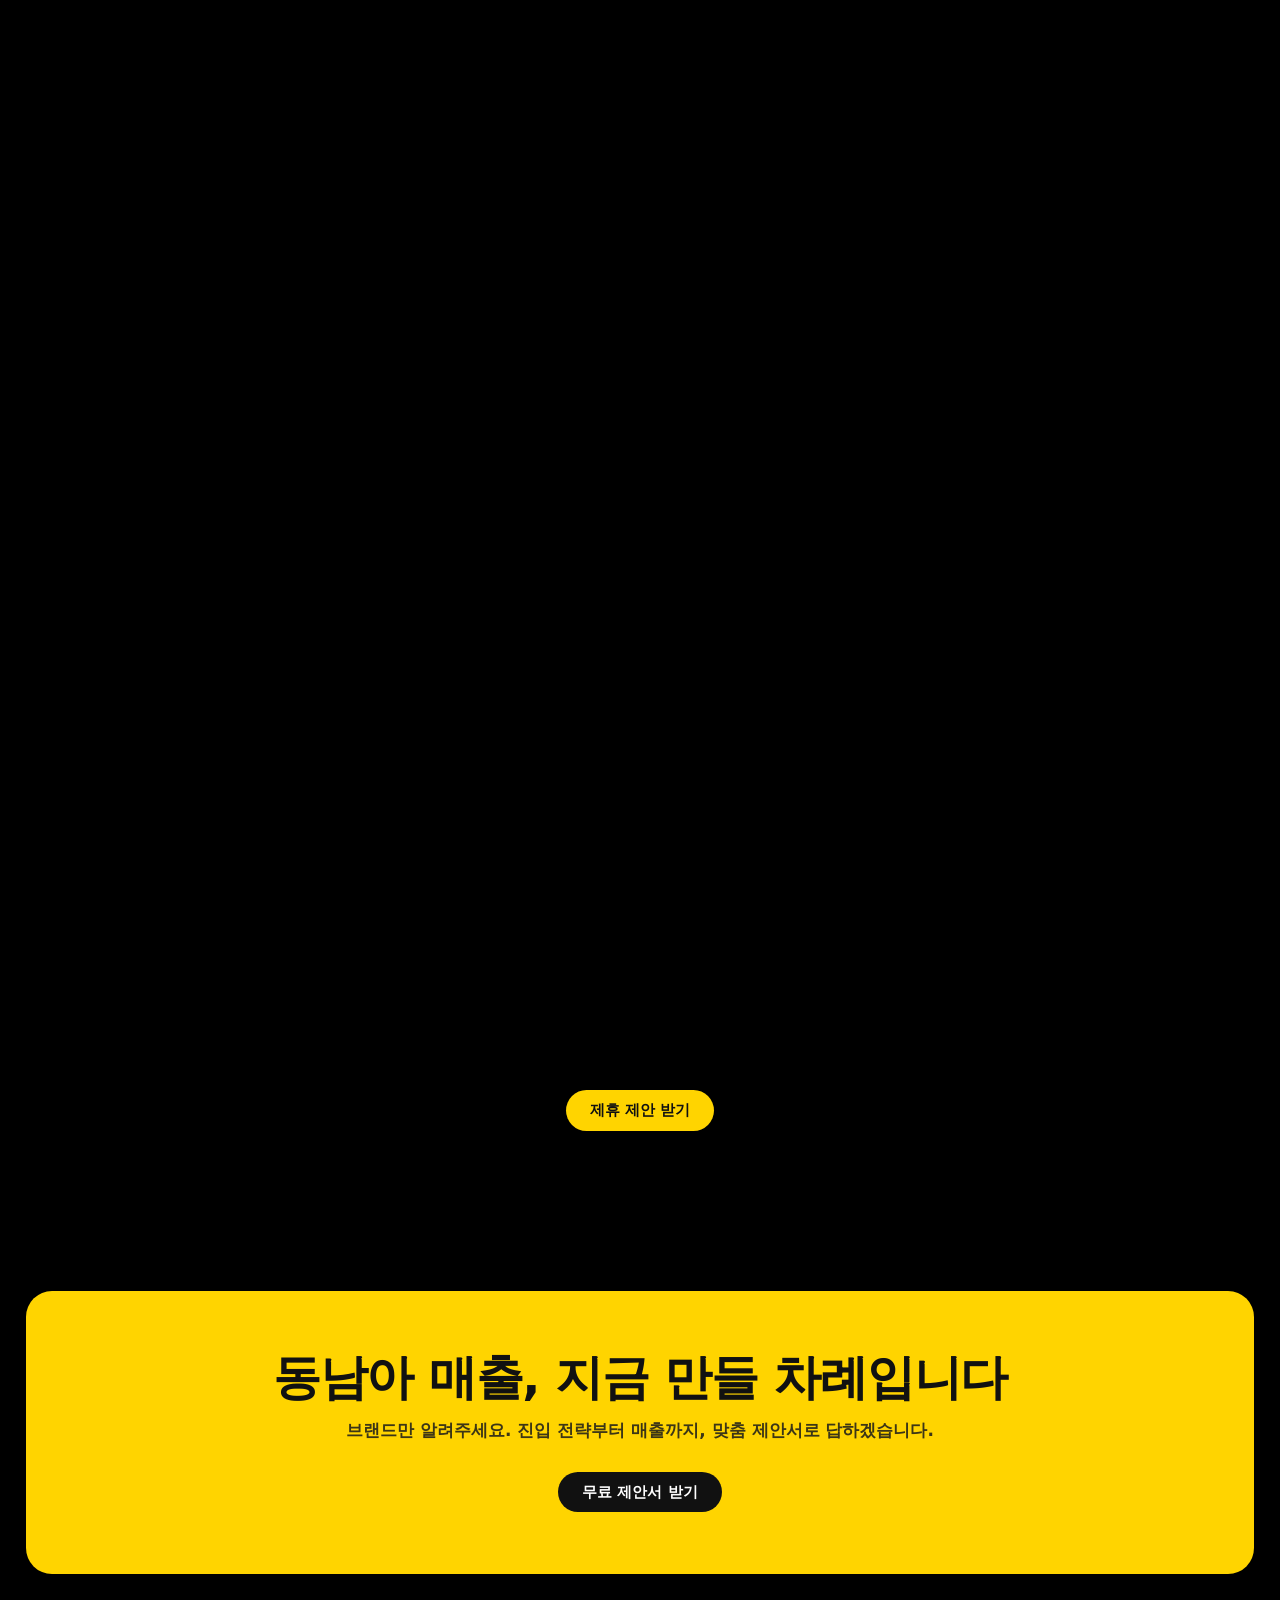
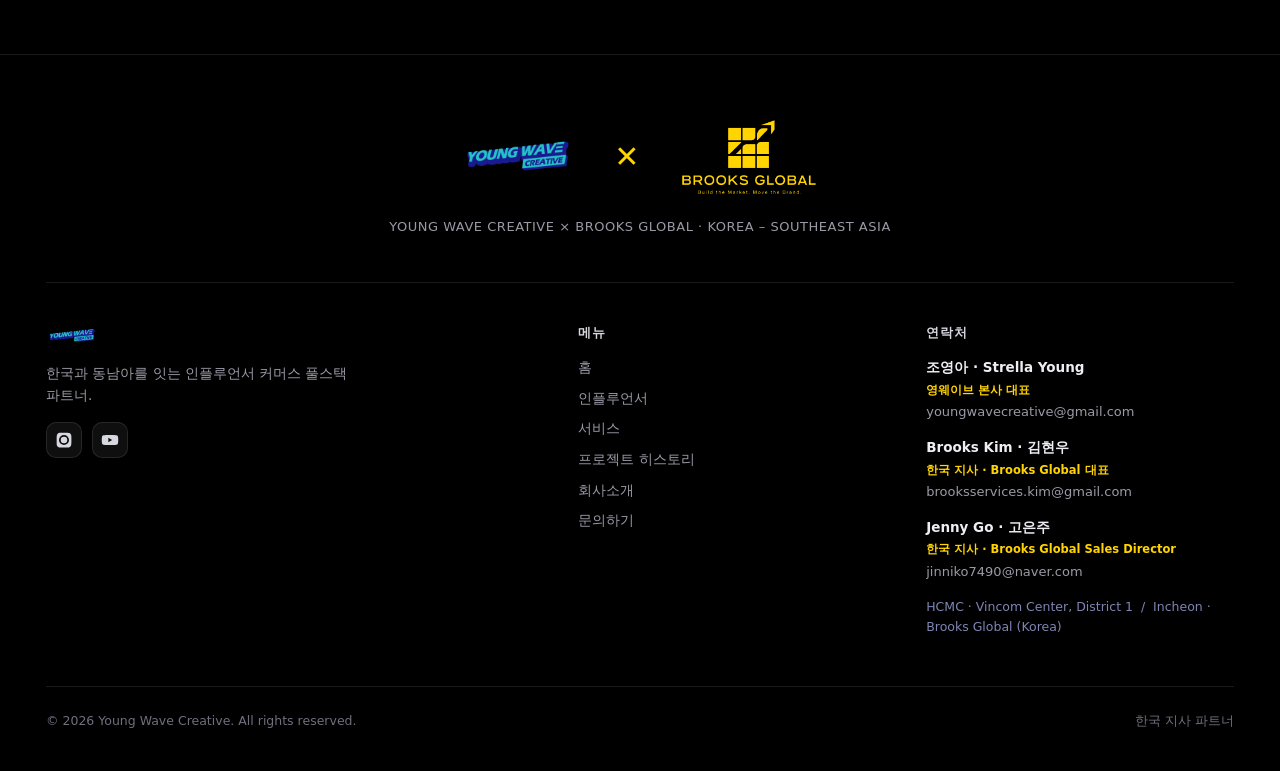
==== commit f1d85886: "Add files via upload" ====
--- a/index.html
+++ b/index.html
@@ -107,6 +107,52 @@
   <div class="hist-marquee" id="histMarquee" aria-label="Project history"></div>
 </section>
 
+<!-- PRODUCTION & EVENTS (프로그램·행사·콘텐츠 제작 역량) -->
+<section class="sec wrap" id="studio">
+  <div class="sec-head reveal"><div class="kicker" data-i18n="studio.kicker"></div>
+    <h2 data-i18n="studio.title"></h2><p data-i18n="studio.sub"></p></div>
+
+  <div class="flow3">
+    <div class="flow3-step reveal"><span class="f3-no">01</span>
+      <h3 data-i18n="studio.f1t"></h3><p data-i18n="studio.f1d"></p></div>
+    <span class="flow3-arr reveal">→</span>
+    <div class="flow3-step reveal"><span class="f3-no">02</span>
+      <h3 data-i18n="studio.f2t"></h3><p data-i18n="studio.f2d"></p></div>
+    <span class="flow3-arr reveal">→</span>
+    <div class="flow3-step reveal"><span class="f3-no">03</span>
+      <h3 data-i18n="studio.f3t"></h3><p data-i18n="studio.f3d"></p></div>
+  </div>
+
+  <div class="grid-3" style="margin-top:30px">
+    <div class="card reveal"><div class="ico">🎬</div><h3 data-i18n="studio.c1t"></h3><p data-i18n="studio.c1d"></p></div>
+    <div class="card reveal"><div class="ico">🎤</div><h3 data-i18n="studio.c2t"></h3><p data-i18n="studio.c2d"></p></div>
+    <div class="card reveal"><div class="ico">👗</div><h3 data-i18n="studio.c3t"></h3><p data-i18n="studio.c3d"></p></div>
+    <div class="card reveal"><div class="ico">📺</div><h3 data-i18n="studio.c4t"></h3><p data-i18n="studio.c4d"></p></div>
+    <div class="card reveal"><div class="ico">🛒</div><h3 data-i18n="studio.c5t"></h3><p data-i18n="studio.c5d"></p></div>
+    <div class="card reveal"><div class="ico">📣</div><h3 data-i18n="studio.c6t"></h3><p data-i18n="studio.c6d"></p></div>
+  </div>
+
+  <!-- 국가급 파트너십 파워 -->
+  <div class="gov-band reveal">
+    <div class="gov-head">
+      <div class="kicker" data-i18n="studio.gov.kicker"></div>
+      <h3 data-i18n="studio.gov.title"></h3>
+      <p data-i18n="studio.gov.lead"></p>
+    </div>
+    <div class="gov-duo">
+      <div class="gov-card">
+        <div class="gov-logo"><img src="assets/gov/vnat_logo.png" alt="Vietnam National Administration of Tourism — Korea Office"></div>
+        <div class="gov-body"><h4 data-i18n="studio.gov.o1t"></h4><p data-i18n="studio.gov.o1d"></p></div>
+      </div>
+      <div class="gov-card">
+        <div class="gov-logo"><img src="assets/gov/koveca_logo.png" alt="KOVECA — Korea-Vietnam Economic Cultural Association"></div>
+        <div class="gov-body"><h4 data-i18n="studio.gov.o2t"></h4><p data-i18n="studio.gov.o2d"></p></div>
+      </div>
+    </div>
+    <p class="gov-foot" data-i18n="studio.gov.foot"></p>
+  </div>
+</section>
+
 <!-- NETWORK (아시아 커버리지) -->
 <section class="sec netwrap"><div class="wrap">
   <div class="sec-head reveal"><div class="kicker" data-i18n="hero.kicker"></div>
--- a/css/style.css
+++ b/css/style.css
@@ -162,7 +162,7 @@
 .chip:hover{border-color:var(--line-2);color:#fff}
 .chip.active{background:var(--yellow);color:#111;border-color:transparent}
 
-.infl-grid{display:grid;grid-template-columns:repeat(4,1fr);gap:18px}
+.infl-grid{display:grid;grid-template-columns:repeat(5,1fr);gap:14px}
 .infl{background:var(--panel);border:1px solid var(--line);border-radius:var(--radius);overflow:hidden;display:flex;flex-direction:column;transition:.28s}
 .infl:hover{transform:translateY(-6px);border-color:var(--line-2);box-shadow:0 26px 60px rgba(0,0,0,.5)}
 .infl-photo{position:relative;aspect-ratio:1/1;overflow:hidden;background:linear-gradient(135deg,#16161c,#0c0c10)}
@@ -175,14 +175,14 @@
 .infl-photo .vbtn::after{content:"";border-left:12px solid #fff;border-top:8px solid transparent;border-bottom:8px solid transparent;margin-left:3px}
 .infl-photo .vbtn:hover::after{border-left-color:#111}
 .infl-photo iframe{position:absolute;inset:0;width:100%;height:100%;border:0;z-index:5}
-.infl-body{padding:18px 18px 20px;display:flex;flex-direction:column;flex:1}
-.infl-body h3{font-size:18px;font-weight:900;letter-spacing:-.01em}
-.infl-real{font-size:12px;color:var(--muted);margin-top:2px}
-.cat-row{display:flex;flex-wrap:wrap;gap:6px;margin-top:10px}
-.cat-tag{font-size:10.5px;font-weight:700;color:#D7D7E0;background:rgba(255,255,255,.07);border:1px solid var(--line);padding:4px 9px;border-radius:999px}
-.infl-body p{margin-top:12px;font-size:13px;color:var(--muted);flex:1;line-height:1.55}
-.infl-foot{display:flex;align-items:center;justify-content:space-between;margin-top:16px;padding-top:14px;border-top:1px solid var(--line)}
-.followers{font-weight:900;font-size:17px;color:var(--yellow);line-height:1}
+.infl-body{padding:13px 13px 15px;display:flex;flex-direction:column;flex:1}
+.infl-body h3{font-size:15.5px;font-weight:900;letter-spacing:-.01em}
+.infl-real{font-size:11px;color:var(--muted);margin-top:2px}
+.cat-row{display:flex;flex-wrap:wrap;gap:5px;margin-top:8px}
+.cat-tag{font-size:10px;font-weight:700;color:#D7D7E0;background:rgba(255,255,255,.07);border:1px solid var(--line);padding:3px 8px;border-radius:999px}
+.infl-body p{margin-top:9px;font-size:11.5px;color:var(--muted);flex:1;line-height:1.5;display:-webkit-box;-webkit-line-clamp:3;-webkit-box-orient:vertical;overflow:hidden}
+.infl-foot{display:flex;align-items:center;justify-content:space-between;margin-top:12px;padding-top:11px;border-top:1px solid var(--line)}
+.followers{font-weight:900;font-size:15px;color:var(--yellow);line-height:1}
 .followers small{display:block;font-size:10.5px;font-weight:600;color:var(--muted);margin-top:3px}
 .plat{display:flex;gap:7px}
 .plat a{width:32px;height:32px;border-radius:9px;display:grid;place-items:center;background:rgba(255,255,255,.06);border:1px solid var(--line);color:#D7D7E0;transition:.2s}
@@ -315,19 +315,27 @@
 .cl-tile.noimg{background:var(--panel);border:1px solid var(--line)}
 .cl-tile.noimg span{font-weight:800;color:#cfd2e0;font-size:13px;text-align:center;line-height:1.3}
 
-/* ---------- One-stop solution (3-step spine) ---------- */
-.sol{display:grid;grid-template-columns:repeat(3,1fr);gap:18px}
-.sol-step{position:relative;background:var(--panel);border:1px solid var(--line);border-radius:18px;padding:30px 26px;transition:.28s}
-.sol-step:hover{transform:translateY(-5px);border-color:var(--yellow);background:var(--panel-2)}
-.sol-top{display:flex;align-items:center;gap:12px;margin-bottom:14px}
-.sol-no{font-size:30px;font-weight:900;color:var(--yellow);line-height:1}
-.sol-ico{width:44px;height:44px;border-radius:12px;background:#fff;display:grid;place-items:center;font-size:22px}
-.sol-step h3{font-size:21px;font-weight:900;letter-spacing:-.01em}
-.sol-tag{margin-top:6px;color:var(--muted-2);font-size:13.5px;font-weight:600}
-.sol-step ul{margin-top:16px;list-style:none;display:flex;flex-direction:column;gap:10px}
-.sol-step li{position:relative;padding-left:22px;font-size:14px;color:#E2E2EA;font-weight:600}
-.sol-step li::before{content:"✓";position:absolute;left:0;color:var(--yellow);font-weight:900}
-.sol-arrow{position:absolute;right:-13px;top:48px;z-index:2;color:var(--yellow);font-size:24px;font-weight:900}
+/* ---------- 3 key points ---------- */
+.sys-points{display:flex;flex-wrap:wrap;justify-content:center;gap:14px 30px;max-width:1000px;margin:0 auto 36px}
+.sys-points span{display:flex;align-items:center;gap:10px;font-size:15px;font-weight:700;color:#E7E7EE}
+.sys-points span b{font-size:18px}
+.sys-points>span:not(:last-child){padding-right:30px;border-right:1px solid var(--line)}
+
+/* ---------- 7-step pipeline ---------- */
+.pipe{display:grid;grid-template-columns:repeat(7,1fr);gap:10px}
+.pl-step{position:relative;background:var(--panel);border:1px solid var(--line);border-radius:14px;padding:22px 14px;transition:.28s;text-align:center}
+.pl-step:hover{transform:translateY(-5px);border-color:var(--yellow);background:var(--panel-2)}
+.pl-no{font-size:13px;font-weight:900;color:var(--yellow);letter-spacing:.05em}
+.pl-ico{width:48px;height:48px;border-radius:14px;background:#fff;display:grid;place-items:center;font-size:24px;margin:10px auto 12px}
+.pl-step h4{font-size:14.5px;font-weight:800;line-height:1.25}
+.pl-step p{margin-top:8px;font-size:11.5px;color:var(--muted);line-height:1.45}
+.pl-arrow{position:absolute;right:-9px;top:40px;z-index:2;color:var(--yellow);font-size:20px;font-weight:900}
+/* bottom pipeline band */
+.pipe-band{display:flex;align-items:center;gap:16px;margin-top:18px;padding:22px 28px;border-radius:18px;
+  background:linear-gradient(100deg,rgba(255,212,0,.12),rgba(255,212,0,.03));border:1px solid rgba(255,212,0,.3)}
+.pipe-band .pb-ico{width:44px;height:44px;border-radius:50%;border:2px solid var(--yellow);display:grid;place-items:center;font-size:20px;flex:0 0 auto}
+.pipe-band .pb-txt{font-size:16px;font-weight:800;color:#fff;flex:1}
+.pipe-band .pb-arrow{color:var(--yellow);font-size:26px;font-weight:900}
 
 /* ---------- Partnership proposal ---------- */
 .prop-grid{display:grid;grid-template-columns:1fr auto 1.2fr;gap:20px;align-items:stretch;max-width:1000px;margin:0 auto}
@@ -362,7 +370,9 @@
 
 /* ---------- Responsive ---------- */
 @media(max-width:1000px){
-  .infl-grid{grid-template-columns:repeat(3,1fr)}
+  .infl-grid{grid-template-columns:repeat(4,1fr)}
+  .pipe{grid-template-columns:repeat(4,1fr)}
+  .pl-arrow{display:none}
 }
 @media(max-width:900px){
   .nav-links{display:none;position:absolute;top:72px;left:0;right:0;flex-direction:column;gap:0;background:rgba(0,0,0,.98);border-bottom:1px solid var(--line);padding:8px 26px}
@@ -374,11 +384,13 @@
   .stats{grid-template-columns:1fr 1fr}
   .stat:nth-child(2){border-right:none}.stat:nth-child(1),.stat:nth-child(2){border-bottom:1px solid var(--line)}
   .grid-3,.reel,.proj-grid,.partner-grid{grid-template-columns:1fr 1fr}
-  .infl-grid{grid-template-columns:repeat(2,1fr)}
+  .infl-grid{grid-template-columns:repeat(3,1fr)}
   .flag-grid{grid-template-columns:repeat(4,1fr);max-width:560px}
   .cl-logos{grid-template-columns:repeat(3,1fr)}
-  .sol{grid-template-columns:1fr}
-  .sol-arrow{display:none}
+  .pipe{grid-template-columns:repeat(3,1fr)}
+  .pl-arrow{display:none}
+  .sys-points{flex-direction:column;align-items:flex-start;gap:10px}
+  .sys-points>span:not(:last-child){padding-right:0;border-right:none}
   .prop-grid{grid-template-columns:1fr}
   .prop-arrow{transform:rotate(90deg);font-size:28px}
   .why-grid{grid-template-columns:1fr}
@@ -389,7 +401,8 @@
   .wrap{padding:0 18px}
   .sec{padding:56px 0}
   .hero{padding:48px 0 30px}
-  .grid-3,.grid-2,.reel,.proj-grid,.partner-grid,.infl-grid,.form-row,.biz{grid-template-columns:1fr}
+  .grid-3,.grid-2,.reel,.proj-grid,.partner-grid,.form-row,.biz{grid-template-columns:1fr}
+  .infl-grid{grid-template-columns:repeat(2,1fr);gap:10px}
   .stats{grid-template-columns:1fr 1fr}
   .foot-grid{grid-template-columns:1fr}
   .cta-band{margin:0 14px;padding:42px 22px}
@@ -403,6 +416,9 @@
   .reel-item{aspect-ratio:16/11}
   .flag-grid{grid-template-columns:repeat(3,1fr);gap:10px}
   .cl-logos{grid-template-columns:repeat(2,1fr)}
+  .pipe{grid-template-columns:repeat(2,1fr)}
+  .pipe-band{flex-direction:column;text-align:center;gap:10px}
+  .pipe-band .pb-arrow{display:none}
   .flag{padding:14px 6px}
   .flag .emo{font-size:30px}
   .flag .nm{font-size:11px}
@@ -416,6 +432,32 @@
 }
 @media(max-width:380px){
   h1.display{font-size:34px}
-  .infl-grid{grid-template-columns:1fr}
   .stat .num{font-size:30px}
 }
+
+/* ---------- Project history marquee ---------- */
+.hist-marquee{position:relative;margin-top:36px;overflow:hidden;width:100%;
+  -webkit-mask-image:linear-gradient(90deg,transparent,#000 5%,#000 95%,transparent);
+  mask-image:linear-gradient(90deg,transparent,#000 5%,#000 95%,transparent)}
+.hist-track{display:flex;width:max-content;align-items:stretch;
+  animation:histScroll 150s linear infinite;will-change:transform}
+.hist-marquee:hover .hist-track{animation-play-state:paused}
+.hist-item{position:relative;flex:0 0 auto;height:230px;margin-right:16px;border-radius:14px;overflow:hidden;
+  border:1px solid var(--line-2);background:var(--panel-2);box-shadow:0 14px 34px rgba(0,0,0,.42)}
+.hist-item img{height:100%;width:auto;max-width:none;display:block;object-fit:cover;
+  transition:transform .5s ease}
+.hist-item:hover img{transform:scale(1.06)}
+.hist-cap{position:absolute;left:0;right:0;bottom:0;padding:26px 13px 11px;font-size:12.5px;
+  font-weight:700;letter-spacing:-.01em;color:#fff;line-height:1.3;word-break:keep-all;
+  background:linear-gradient(transparent,rgba(0,0,0,.86))}
+/* content drifts to the right (two identical tracks = seamless loop) */
+@keyframes histScroll{from{transform:translateX(-50%)}to{transform:translateX(0)}}
+@media(max-width:760px){
+  .hist-item{height:178px}
+  .hist-cap{font-size:11.5px;padding:22px 11px 9px}
+  .hist-track{animation-duration:110s}
+}
+@media(prefers-reduced-motion:reduce){
+  .hist-track{animation:none}
+  .hist-marquee{overflow-x:auto}
+}
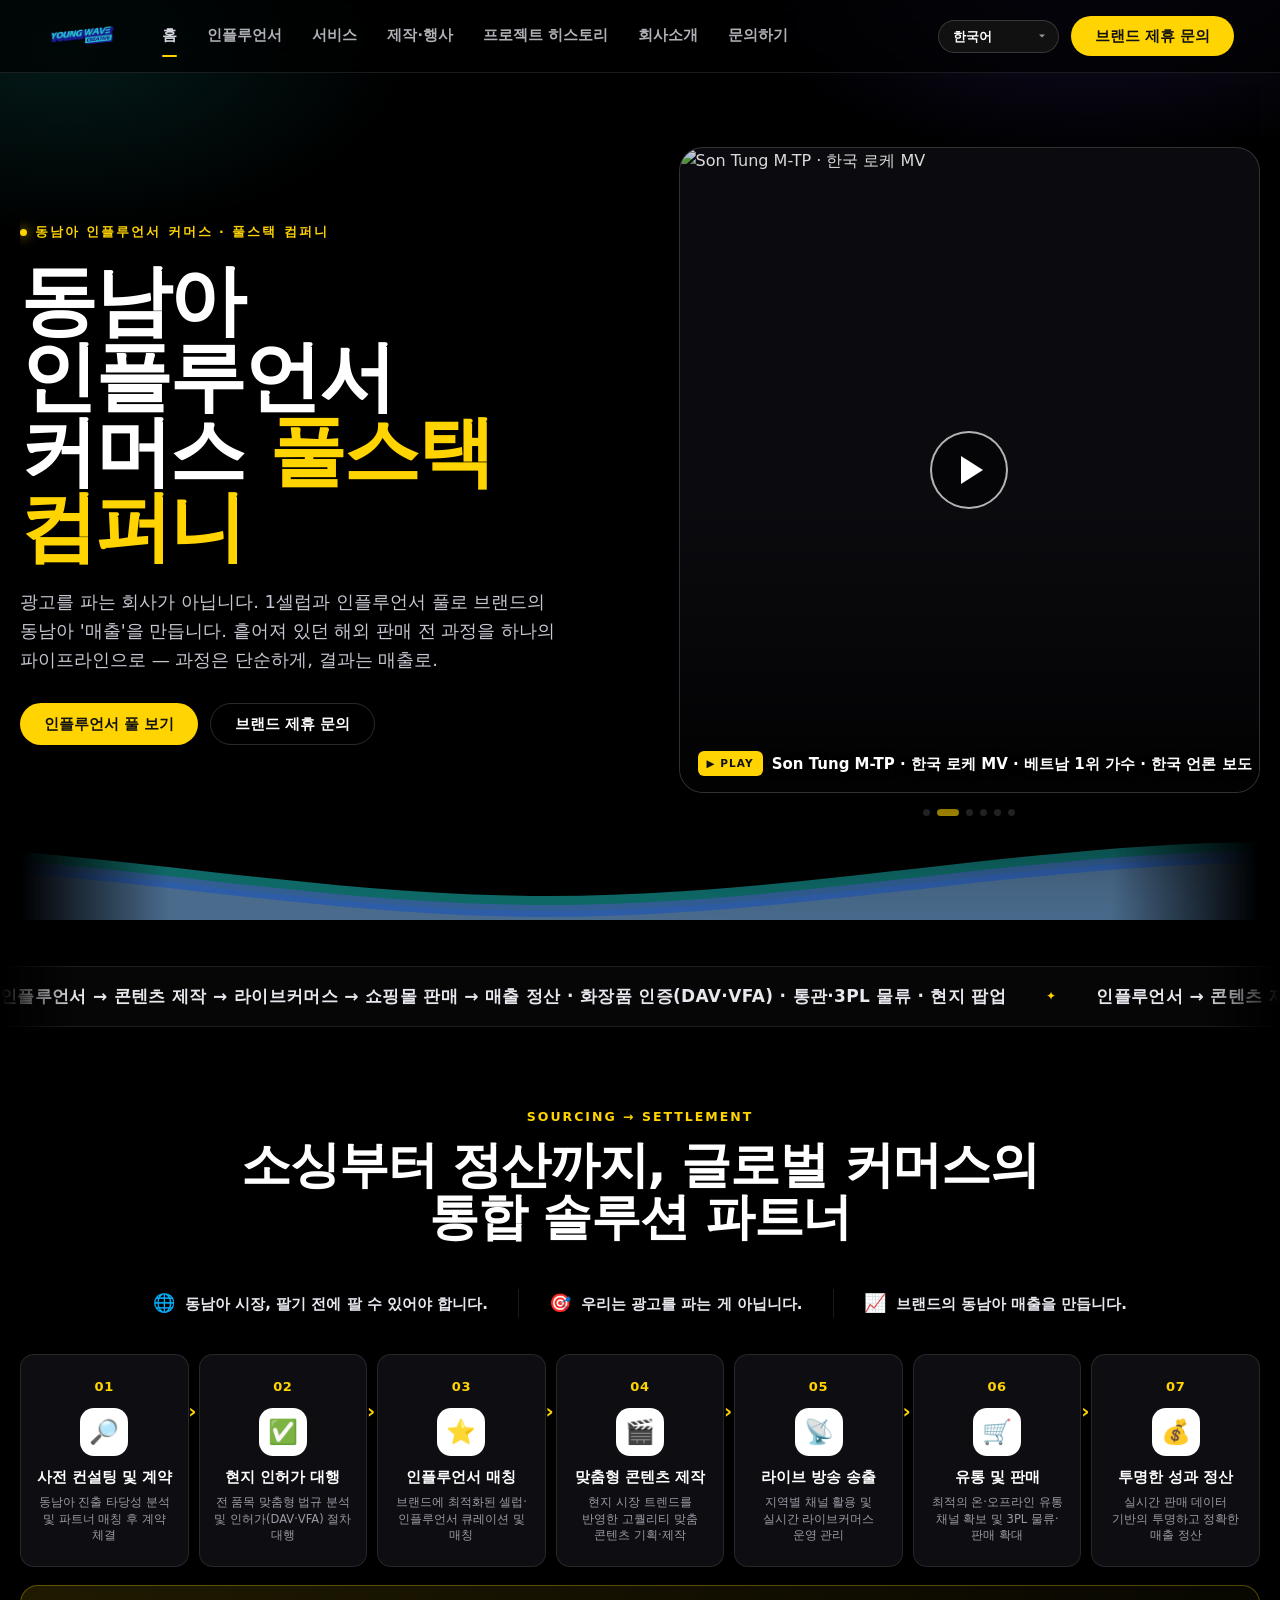
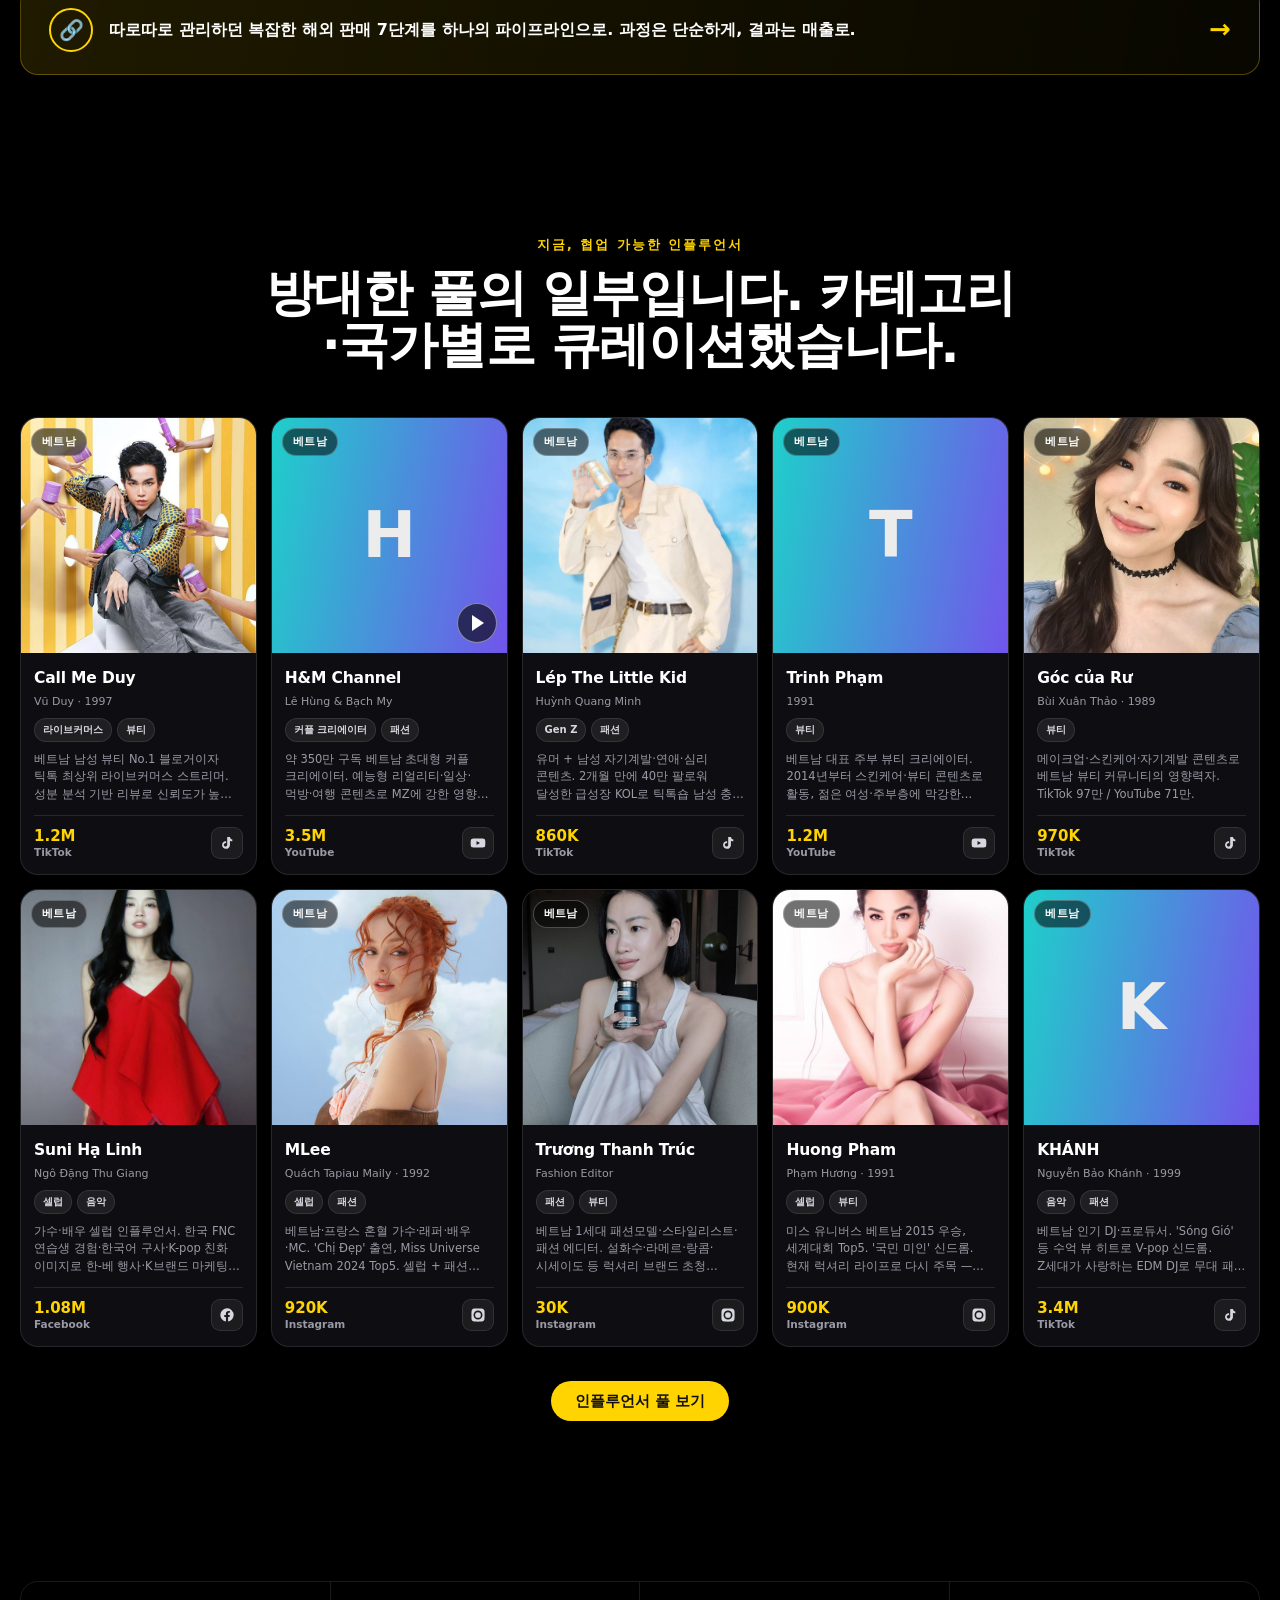
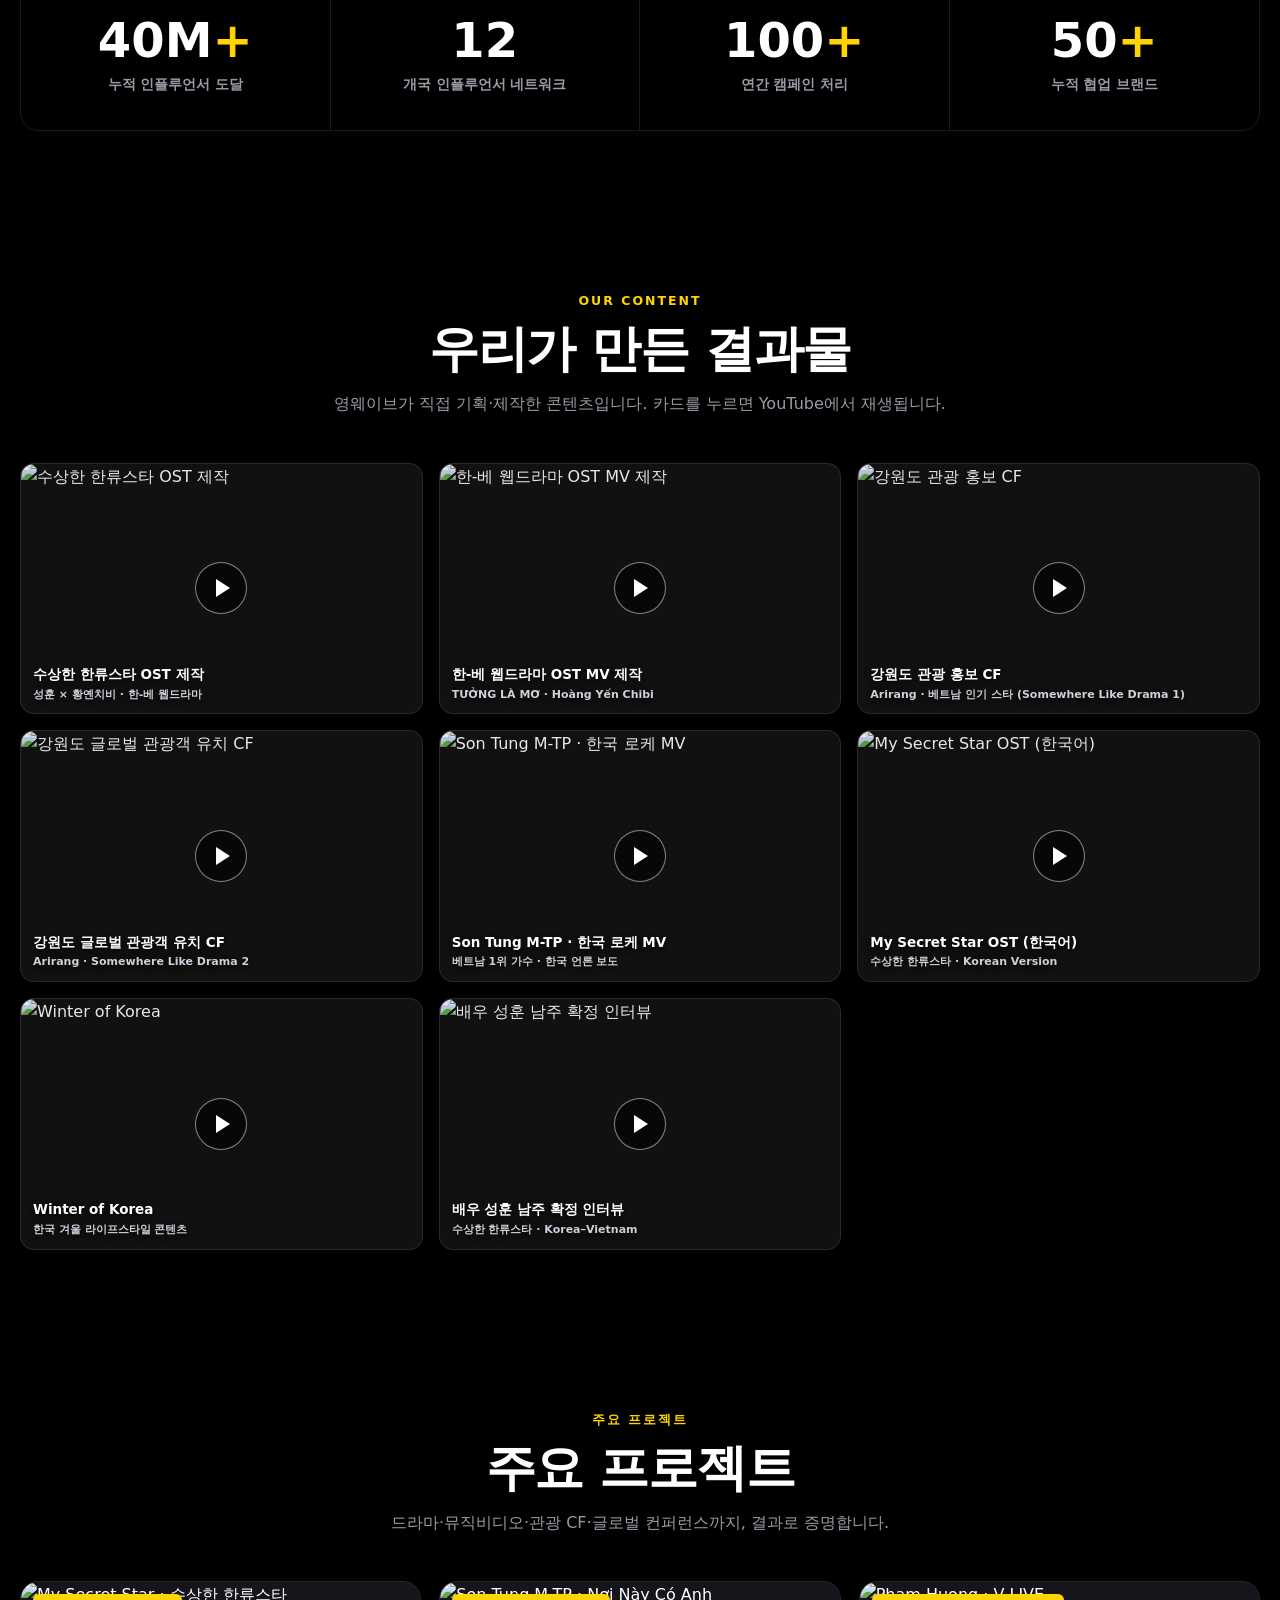
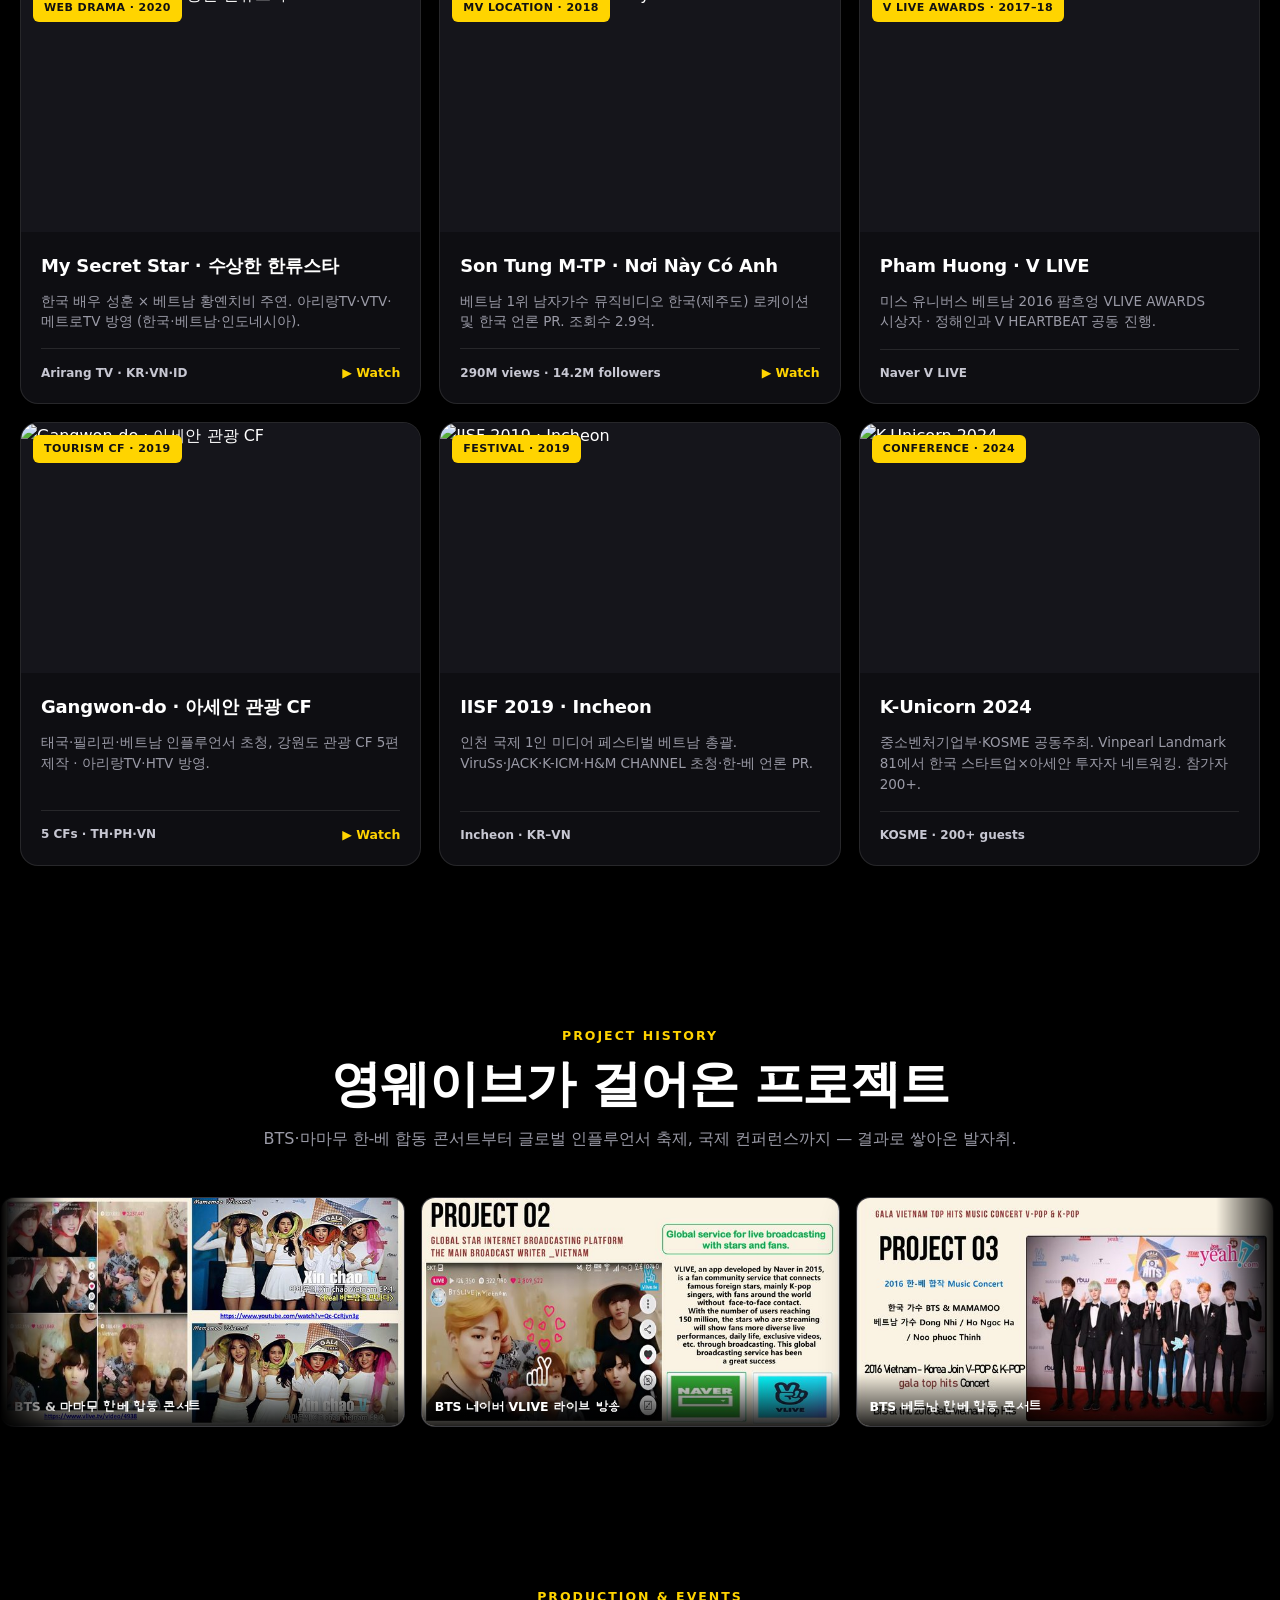
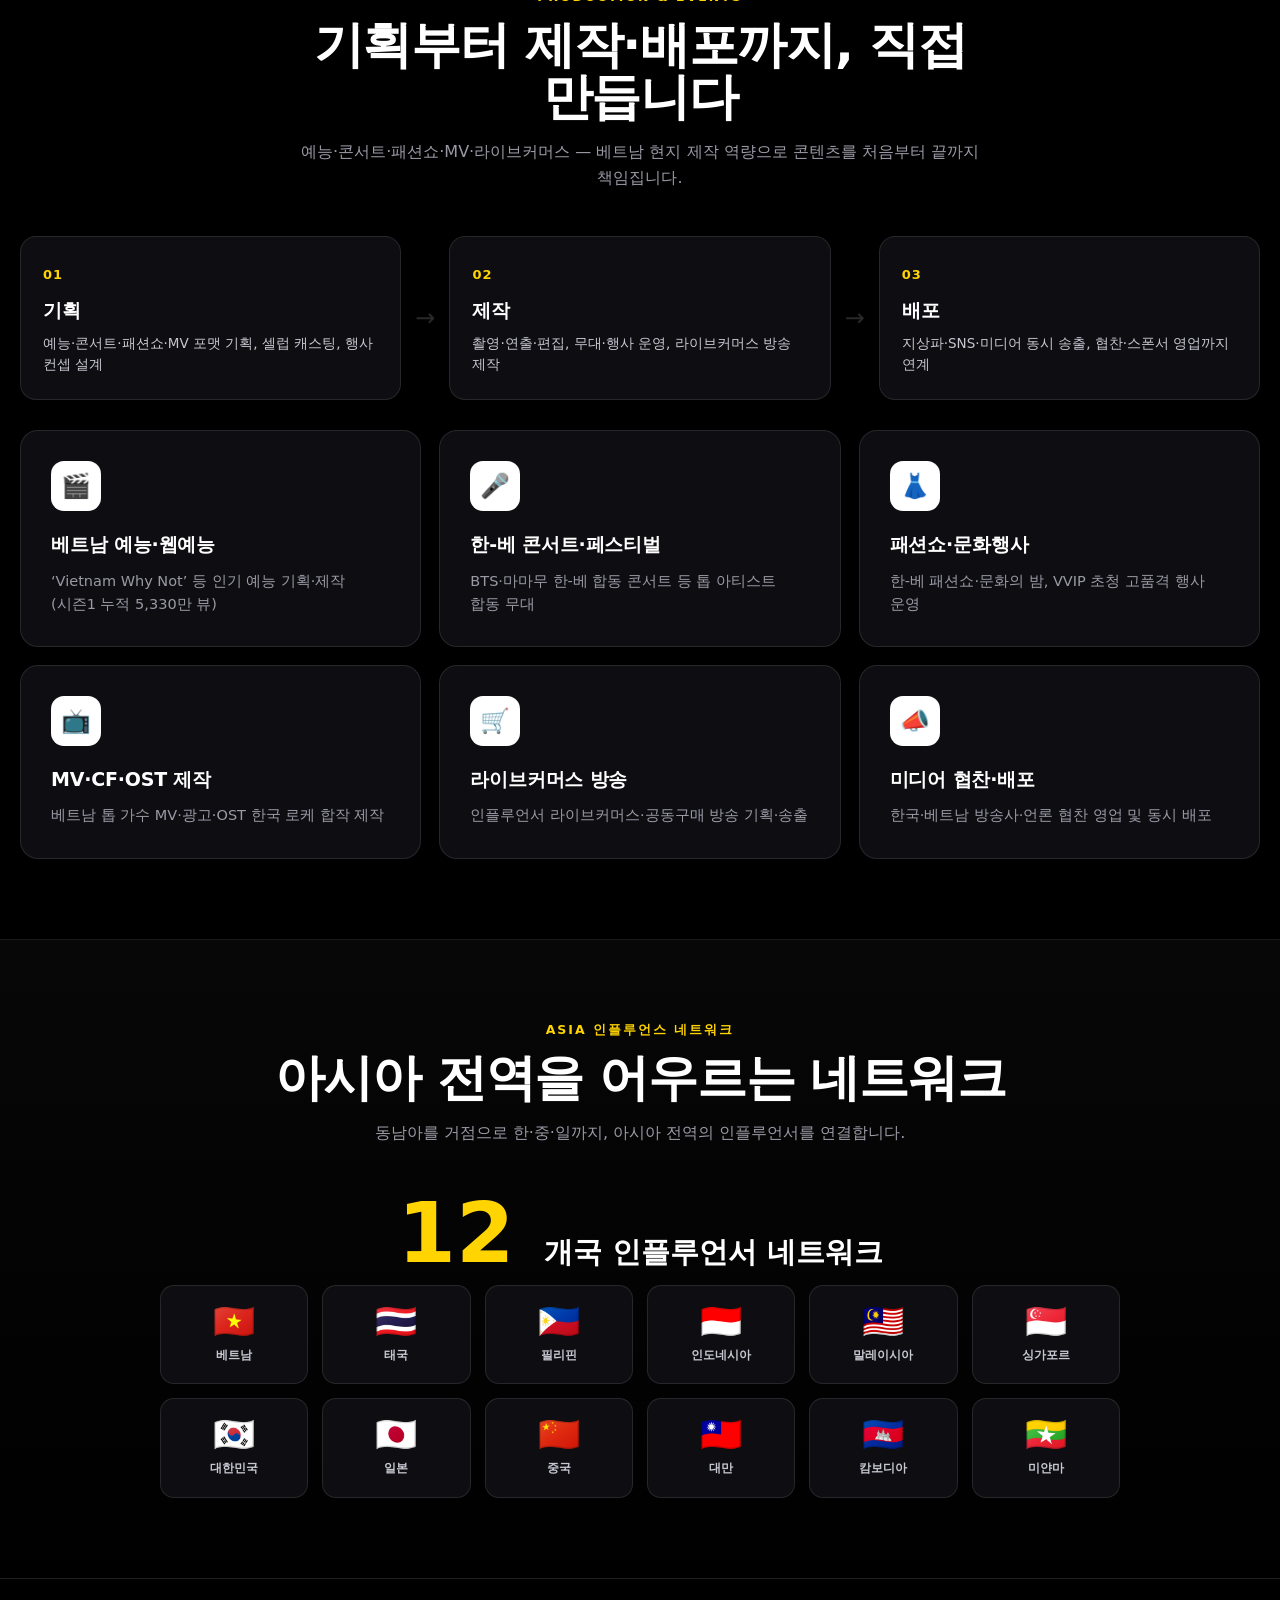
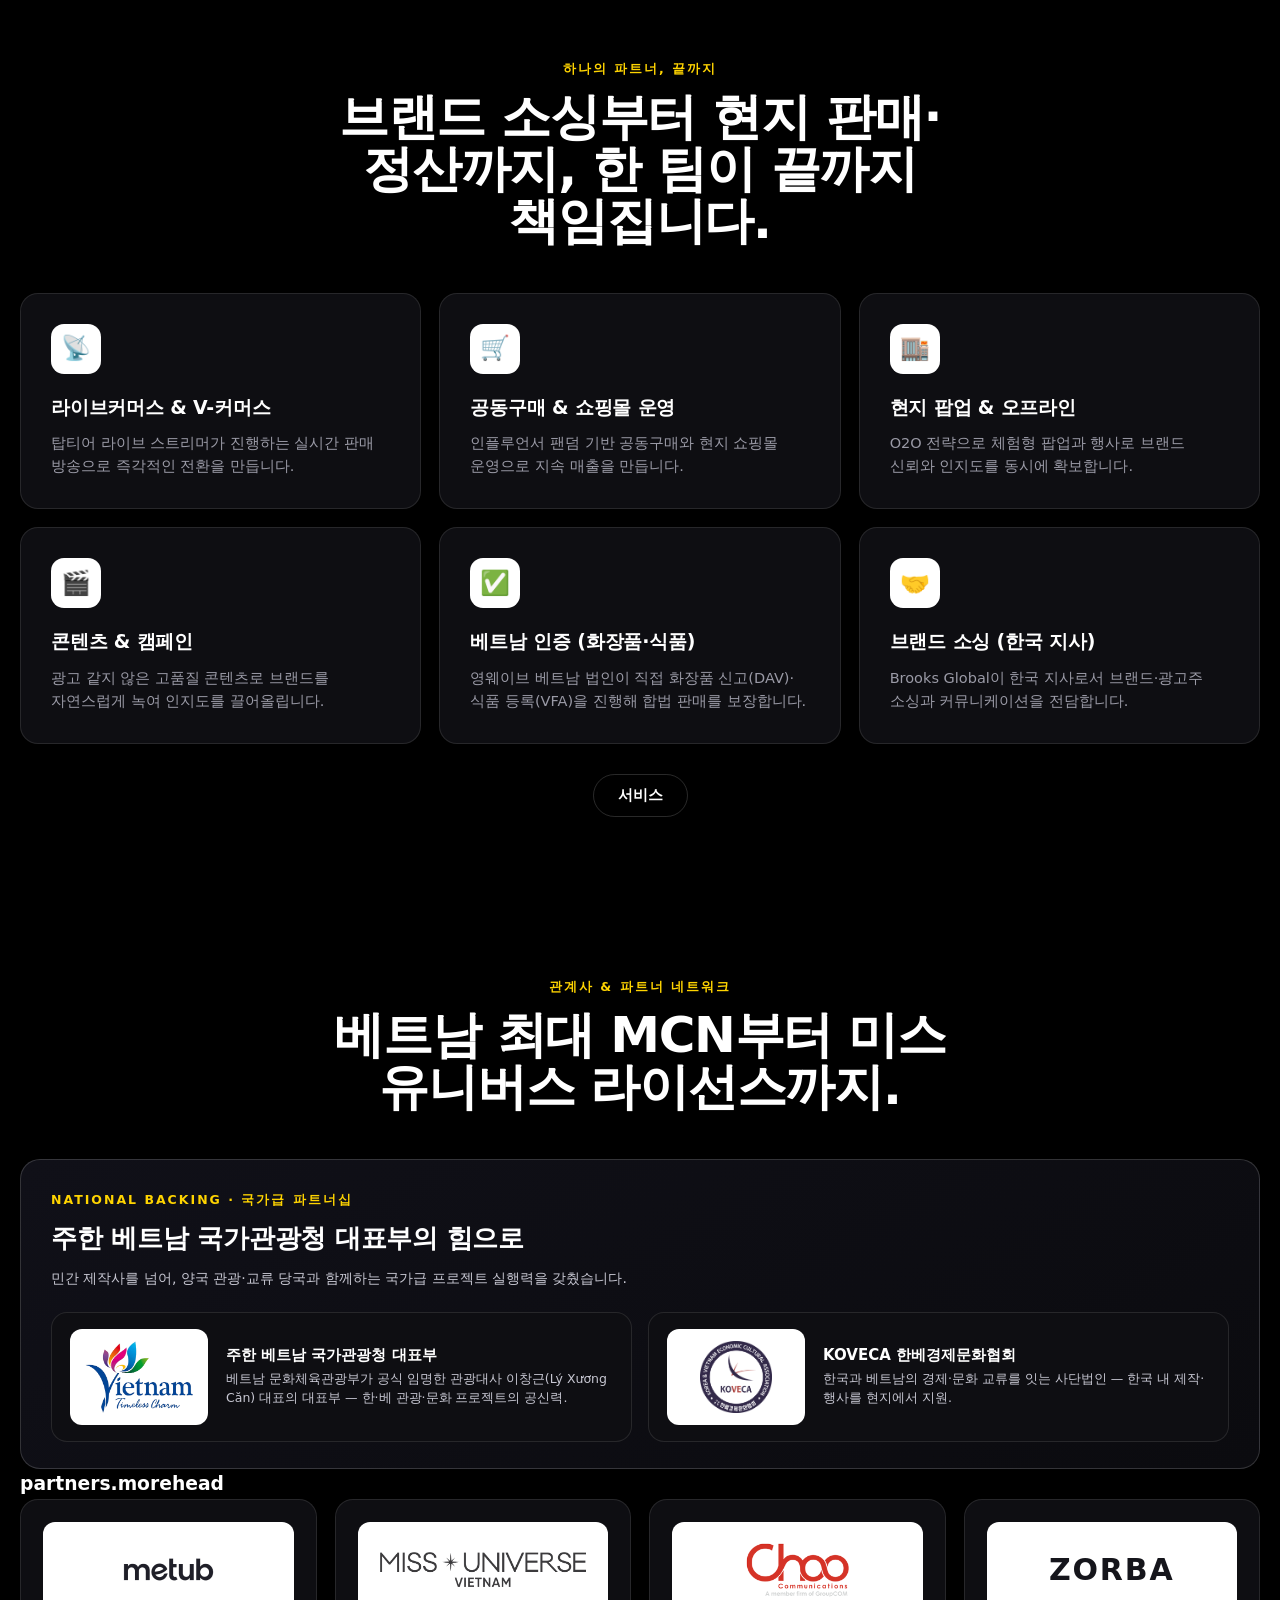
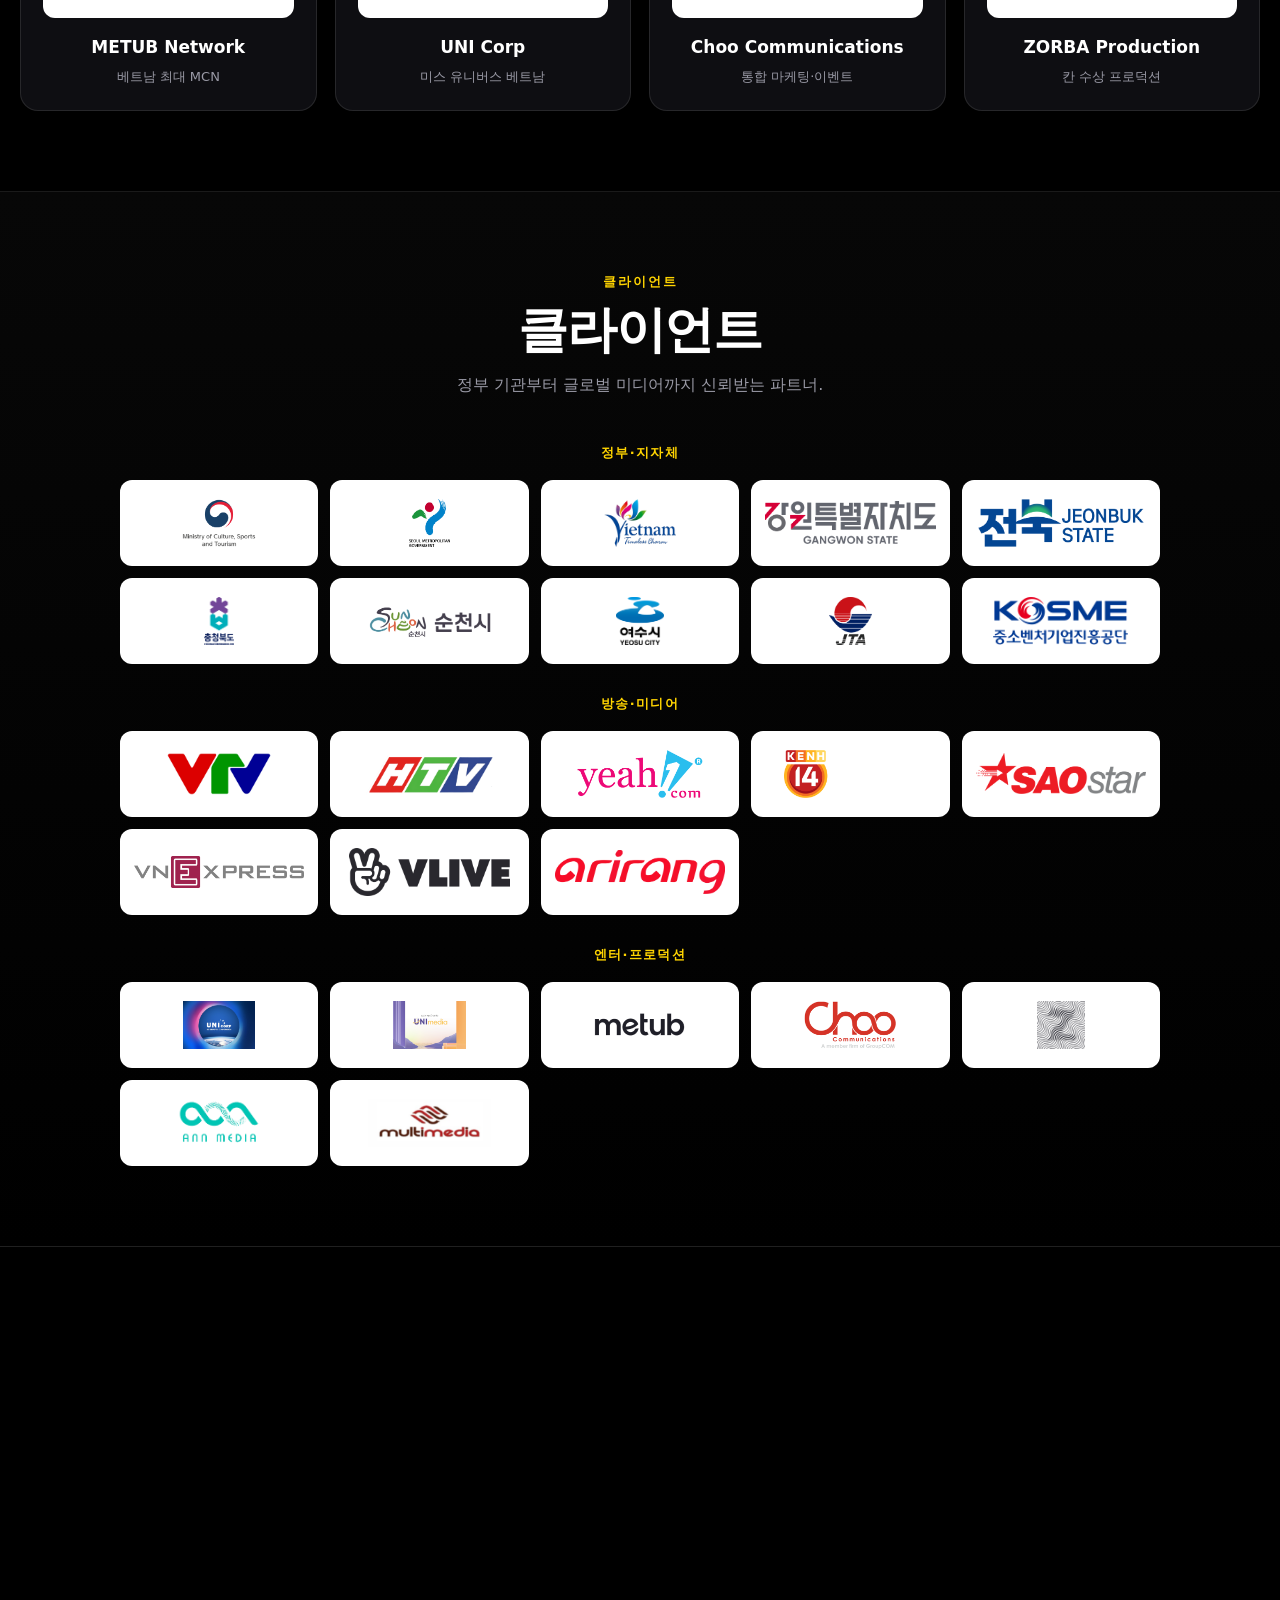
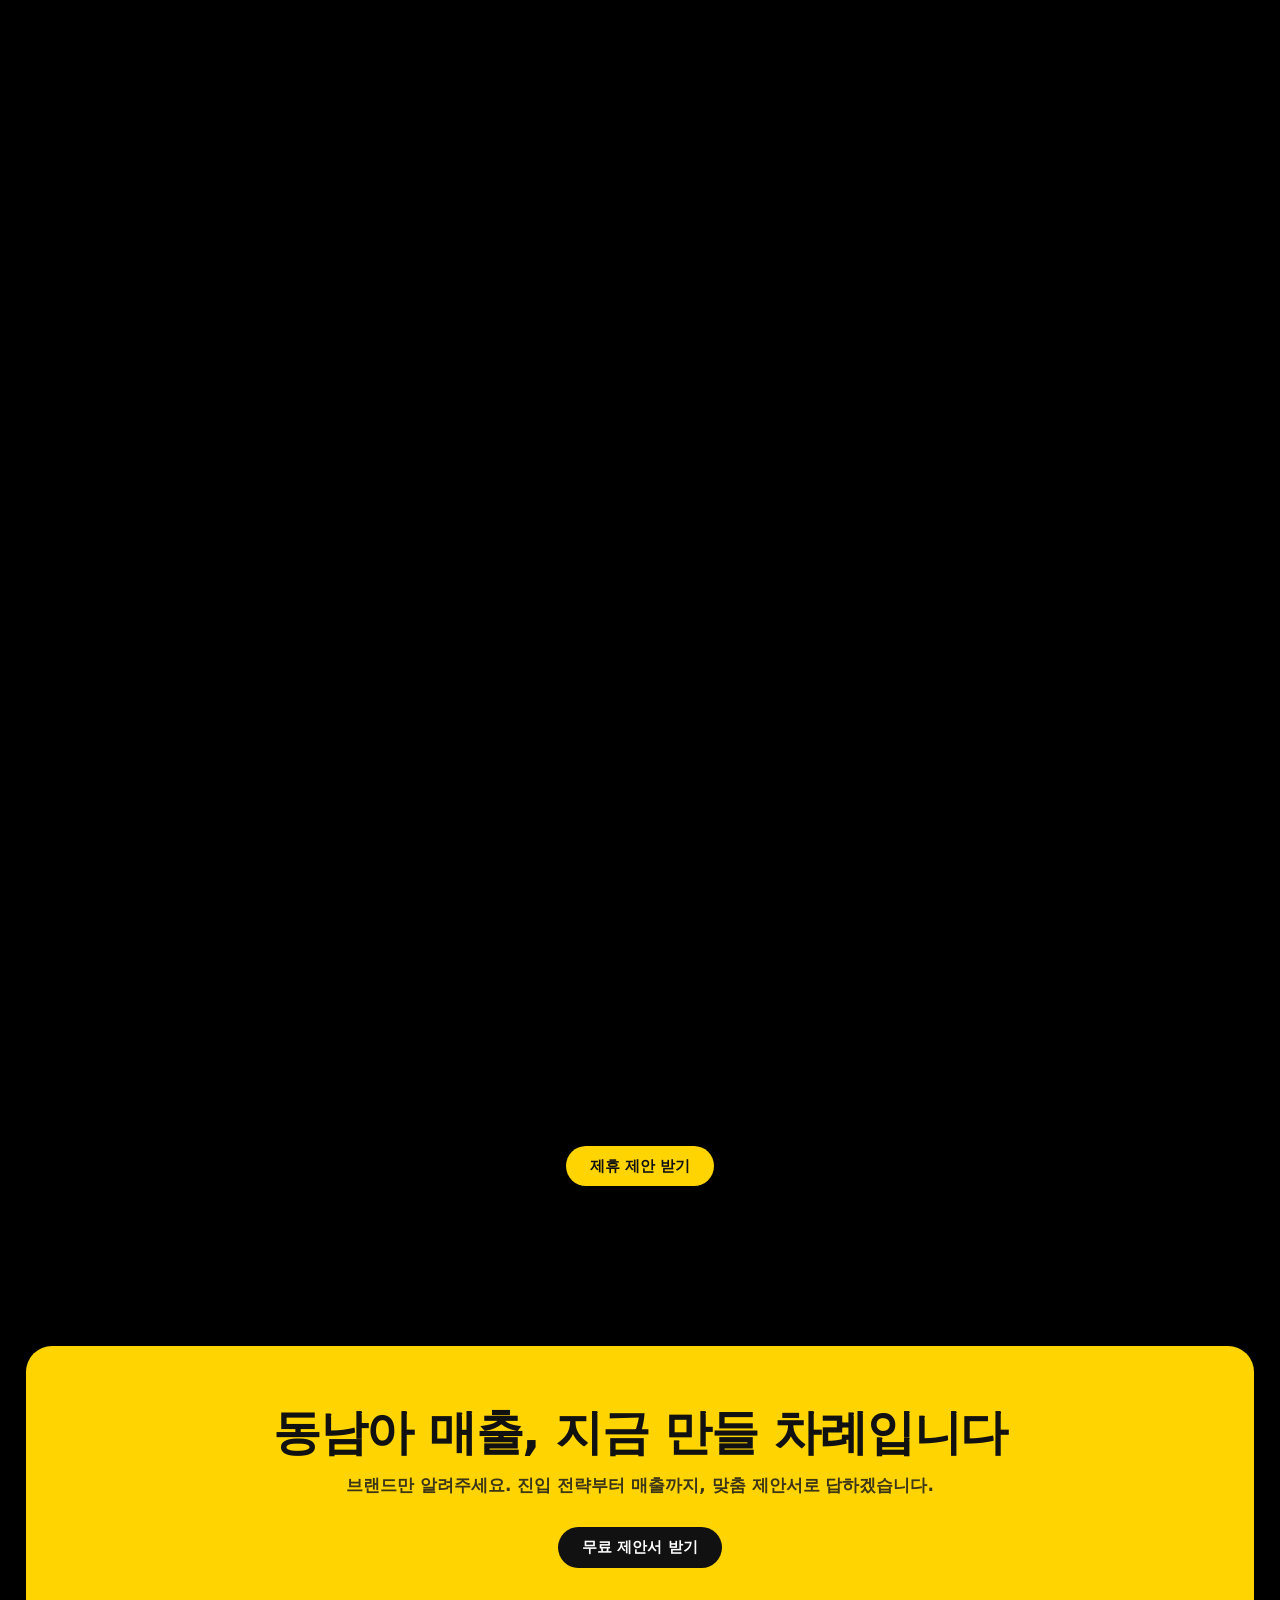
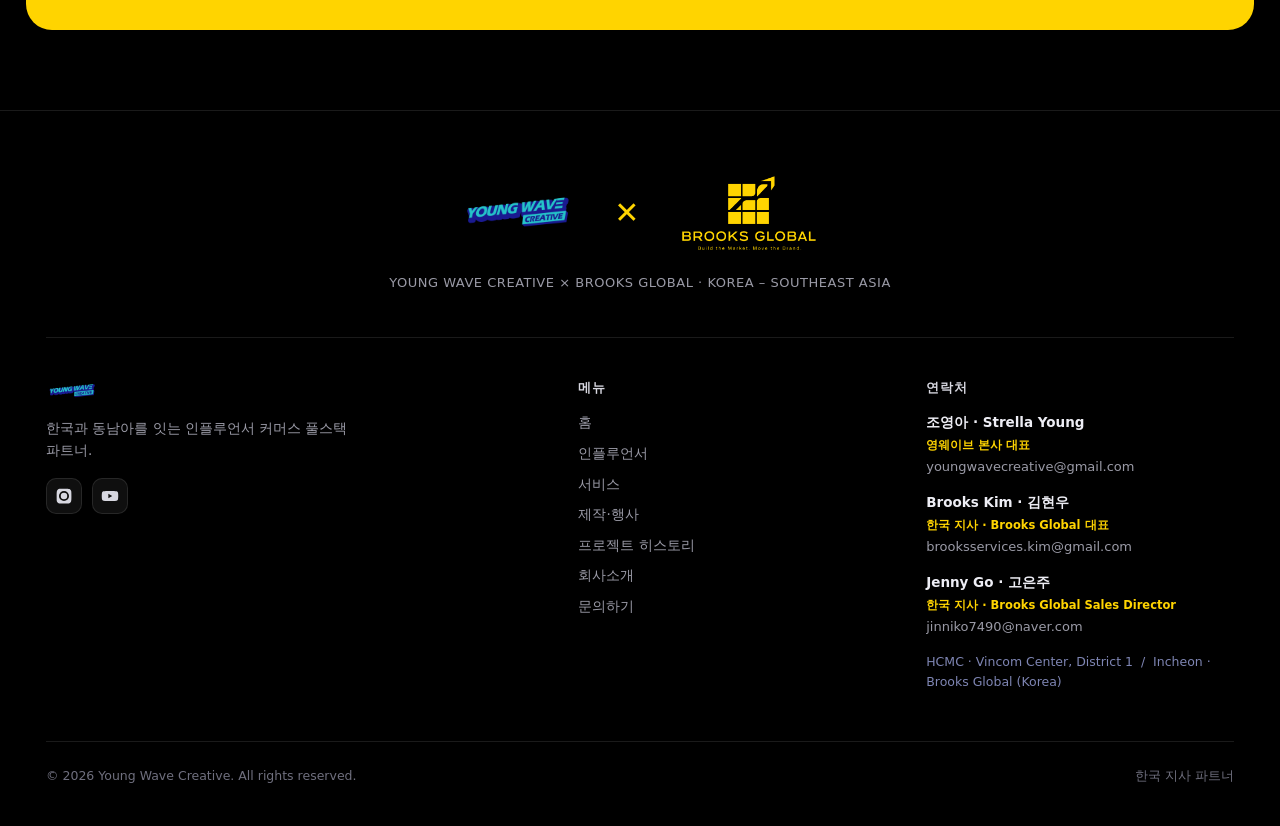
==== commit 95b95204: "Add files via upload" ====
--- a/index.html
+++ b/index.html
@@ -131,9 +131,38 @@
     <div class="card reveal"><div class="ico">🛒</div><h3 data-i18n="studio.c5t"></h3><p data-i18n="studio.c5d"></p></div>
     <div class="card reveal"><div class="ico">📣</div><h3 data-i18n="studio.c6t"></h3><p data-i18n="studio.c6d"></p></div>
   </div>
-
-  <!-- 국가급 파트너십 파워 -->
-  <div class="gov-band reveal">
+</section>
+
+<!-- NETWORK (아시아 커버리지) -->
+<section class="sec netwrap"><div class="wrap">
+  <div class="sec-head reveal"><div class="kicker" data-i18n="hero.kicker"></div>
+    <h2 data-i18n="net.title"></h2><p data-i18n="net.sub"></p></div>
+  <div class="net-num reveal">12 <span style="font-size:.34em;color:#fff;font-weight:700" data-i18n="net.count"></span></div>
+  <div class="flag-grid" id="flagGrid"></div>
+</div></section>
+
+<!-- CAPABILITIES (서비스 상세) -->
+<section class="sec wrap">
+  <div class="sec-head reveal"><div class="kicker" data-i18n="home.svc.title"></div>
+    <h2 data-i18n="home.svc.sub"></h2></div>
+  <div class="grid-3">
+    <div class="card reveal"><div class="ico">📡</div><h3 data-i18n="svc.a.t"></h3><p data-i18n="svc.a.d"></p></div>
+    <div class="card reveal"><div class="ico">🛒</div><h3 data-i18n="svc.b.t"></h3><p data-i18n="svc.b.d"></p></div>
+    <div class="card reveal"><div class="ico">🏬</div><h3 data-i18n="svc.c.t"></h3><p data-i18n="svc.c.d"></p></div>
+    <div class="card reveal"><div class="ico">🎬</div><h3 data-i18n="svc.d.t"></h3><p data-i18n="svc.d.d"></p></div>
+    <div class="card reveal"><div class="ico">✅</div><h3 data-i18n="svc.e.t"></h3><p data-i18n="svc.e.d"></p></div>
+    <div class="card reveal"><div class="ico">🤝</div><h3 data-i18n="svc.f.t"></h3><p data-i18n="svc.f.d"></p></div>
+  </div>
+  <div class="center" style="margin-top:30px"><a class="btn btn-ghost" href="services.html" data-i18n="nav.services"></a></div>
+</section>
+
+<!-- PARTNERS (관계사 인프라) -->
+<section class="sec wrap" id="partners">
+  <div class="sec-head reveal"><div class="kicker" data-i18n="home.partner.title"></div>
+    <h2 data-i18n="home.partner.sub"></h2></div>
+
+  <!-- FEATURED: 국가급 파트너십 (주한 베트남 국가관광청 대표부 · KOVECA) -->
+  <div class="gov-band reveal" style="margin-top:30px">
     <div class="gov-head">
       <div class="kicker" data-i18n="studio.gov.kicker"></div>
       <h3 data-i18n="studio.gov.title"></h3>
@@ -149,37 +178,9 @@
         <div class="gov-body"><h4 data-i18n="studio.gov.o2t"></h4><p data-i18n="studio.gov.o2d"></p></div>
       </div>
     </div>
-    <p class="gov-foot" data-i18n="studio.gov.foot"></p>
-  </div>
-</section>
-
-<!-- NETWORK (아시아 커버리지) -->
-<section class="sec netwrap"><div class="wrap">
-  <div class="sec-head reveal"><div class="kicker" data-i18n="hero.kicker"></div>
-    <h2 data-i18n="net.title"></h2><p data-i18n="net.sub"></p></div>
-  <div class="net-num reveal">12 <span style="font-size:.34em;color:#fff;font-weight:700" data-i18n="net.count"></span></div>
-  <div class="flag-grid" id="flagGrid"></div>
-</div></section>
-
-<!-- CAPABILITIES (서비스 상세) -->
-<section class="sec wrap">
-  <div class="sec-head reveal"><div class="kicker" data-i18n="home.svc.title"></div>
-    <h2 data-i18n="home.svc.sub"></h2></div>
-  <div class="grid-3">
-    <div class="card reveal"><div class="ico">📡</div><h3 data-i18n="svc.a.t"></h3><p data-i18n="svc.a.d"></p></div>
-    <div class="card reveal"><div class="ico">🛒</div><h3 data-i18n="svc.b.t"></h3><p data-i18n="svc.b.d"></p></div>
-    <div class="card reveal"><div class="ico">🏬</div><h3 data-i18n="svc.c.t"></h3><p data-i18n="svc.c.d"></p></div>
-    <div class="card reveal"><div class="ico">🎬</div><h3 data-i18n="svc.d.t"></h3><p data-i18n="svc.d.d"></p></div>
-    <div class="card reveal"><div class="ico">✅</div><h3 data-i18n="svc.e.t"></h3><p data-i18n="svc.e.d"></p></div>
-    <div class="card reveal"><div class="ico">🤝</div><h3 data-i18n="svc.f.t"></h3><p data-i18n="svc.f.d"></p></div>
-  </div>
-  <div class="center" style="margin-top:30px"><a class="btn btn-ghost" href="services.html" data-i18n="nav.services"></a></div>
-</section>
-
-<!-- PARTNERS (관계사 인프라) -->
-<section class="sec wrap">
-  <div class="sec-head reveal"><div class="kicker" data-i18n="home.partner.title"></div>
-    <h2 data-i18n="home.partner.sub"></h2></div>
+  </div>
+
+  <h3 class="partner-subhead reveal" data-i18n="partners.morehead"></h3>
   <div class="partner-grid">
     <div class="partner-card reveal">
       <div class="plogo"><img src="assets/partners/metub.png" alt="METUB Network"></div>
--- a/css/style.css
+++ b/css/style.css
@@ -461,3 +461,27 @@
   .hist-track{animation:none}
   .hist-marquee{overflow-x:auto}
 }
+
+/* ---------- Production & Events (제작·행사) ---------- */
+.flow3{display:flex;align-items:stretch;gap:14px;margin-top:30px}
+.flow3-step{flex:1;background:var(--panel);border:1px solid var(--line);border-radius:16px;padding:24px 22px;position:relative}
+.flow3-step .f3-no{font-size:13px;font-weight:800;letter-spacing:.08em;color:var(--yellow)}
+.flow3-step h3{font-size:19px;font-weight:800;margin:8px 0 8px;color:#fff}
+.flow3-step p{font-size:13.5px;color:var(--muted-2);line-height:1.55;word-break:keep-all}
+.flow3-arr{align-self:center;color:var(--line-2);font-size:24px;font-weight:300;flex:0 0 auto}
+.gov-band{margin-top:34px;background:linear-gradient(150deg,#101018,#0B0B0F);border:1px solid var(--line-2);border-radius:20px;padding:30px 30px 26px;box-shadow:0 24px 60px rgba(0,0,0,.45)}
+.gov-head .kicker{margin-bottom:8px}
+.gov-head h3{font-size:clamp(20px,2.4vw,26px);font-weight:900;color:#fff;letter-spacing:-.01em}
+.gov-head p{font-size:14px;color:var(--muted-2);margin-top:8px;max-width:880px;word-break:keep-all}
+.gov-duo{display:grid;grid-template-columns:1fr 1fr;gap:16px;margin-top:22px}
+.gov-card{display:flex;align-items:center;gap:18px;background:var(--panel);border:1px solid var(--line);border-radius:16px;padding:16px 18px}
+.gov-logo{flex:0 0 138px;height:96px;background:#fff;border-radius:12px;display:flex;align-items:center;justify-content:center;padding:12px}
+.gov-logo img{max-width:100%;max-height:100%;width:auto;height:auto;object-fit:contain}
+.gov-body h4{font-size:15px;font-weight:800;color:#fff;line-height:1.25}
+.gov-body p{font-size:12.5px;color:var(--muted-2);margin-top:6px;line-height:1.5;word-break:keep-all}
+.gov-foot{margin-top:20px;font-size:14px;font-weight:700;color:var(--cyan);word-break:keep-all}
+@media(max-width:820px){
+  .flow3{flex-direction:column}
+  .flow3-arr{transform:rotate(90deg)}
+  .gov-duo{grid-template-columns:1fr}
+}
